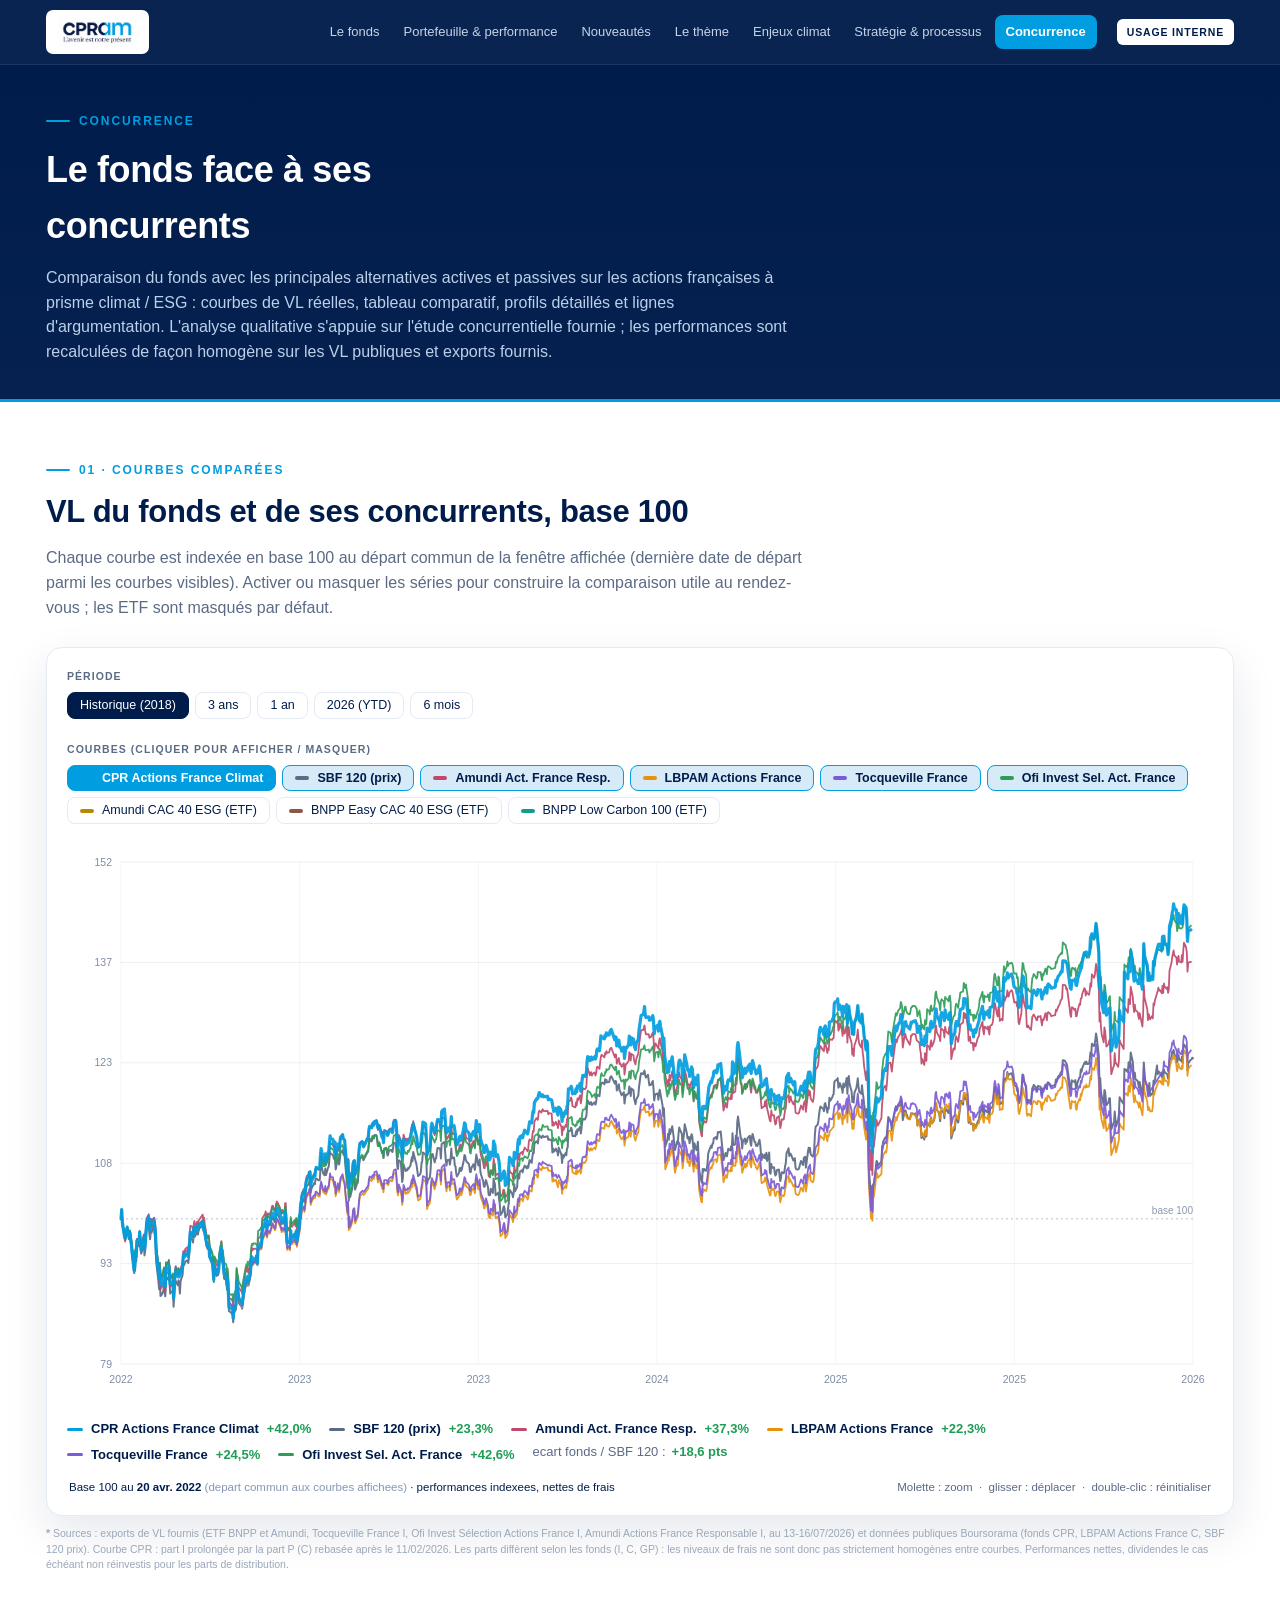
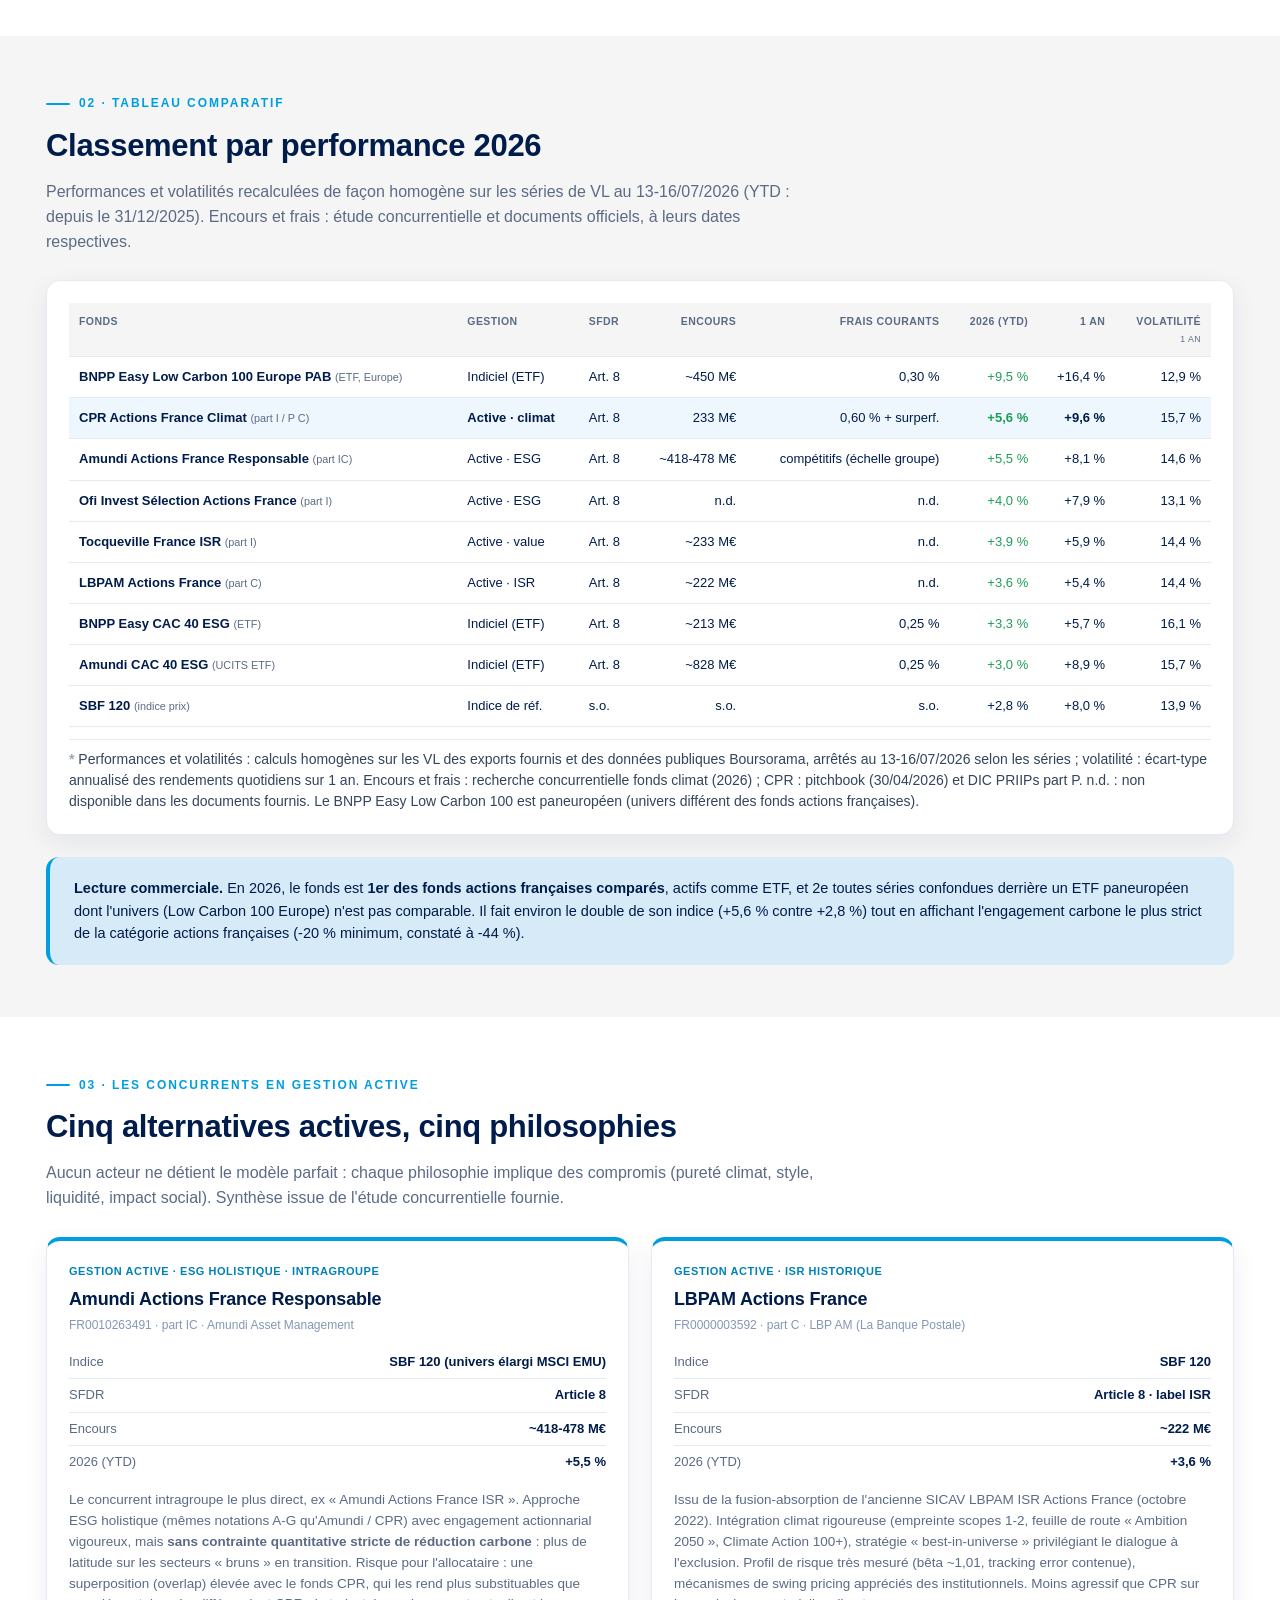
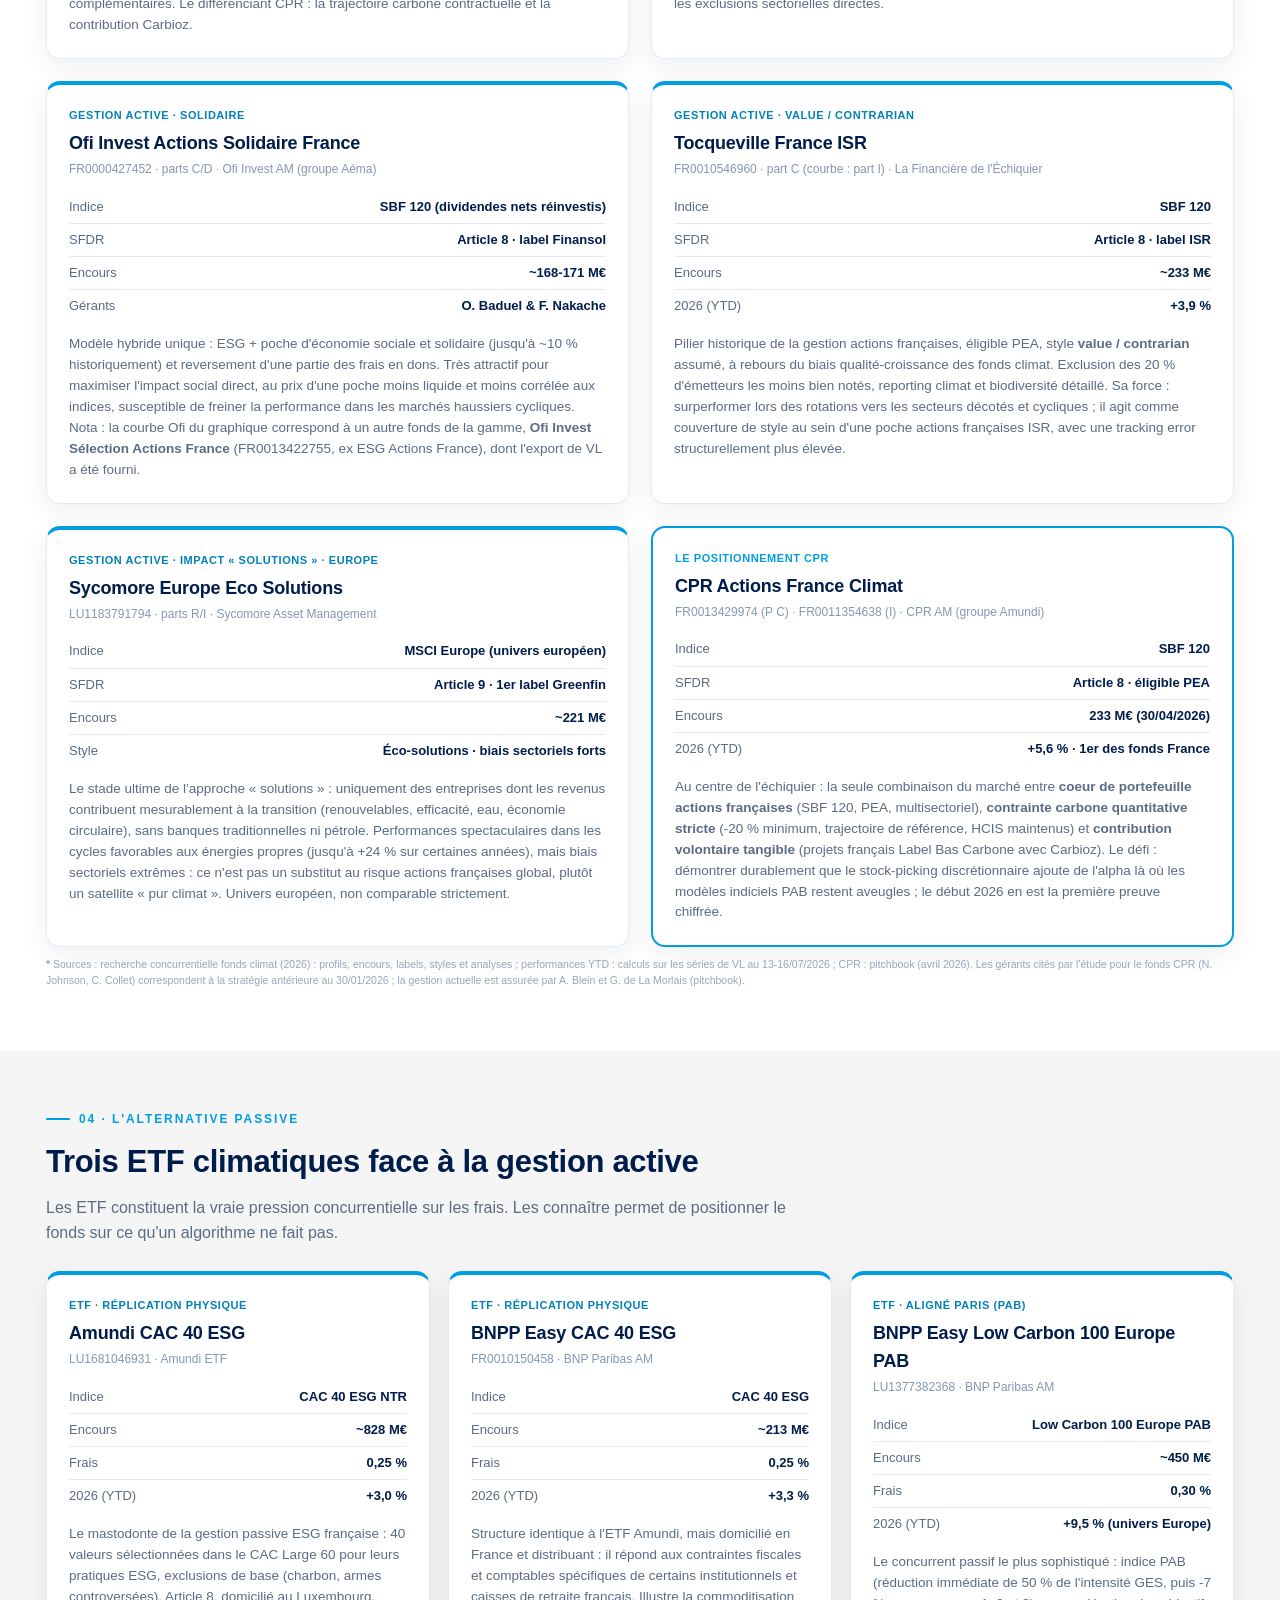
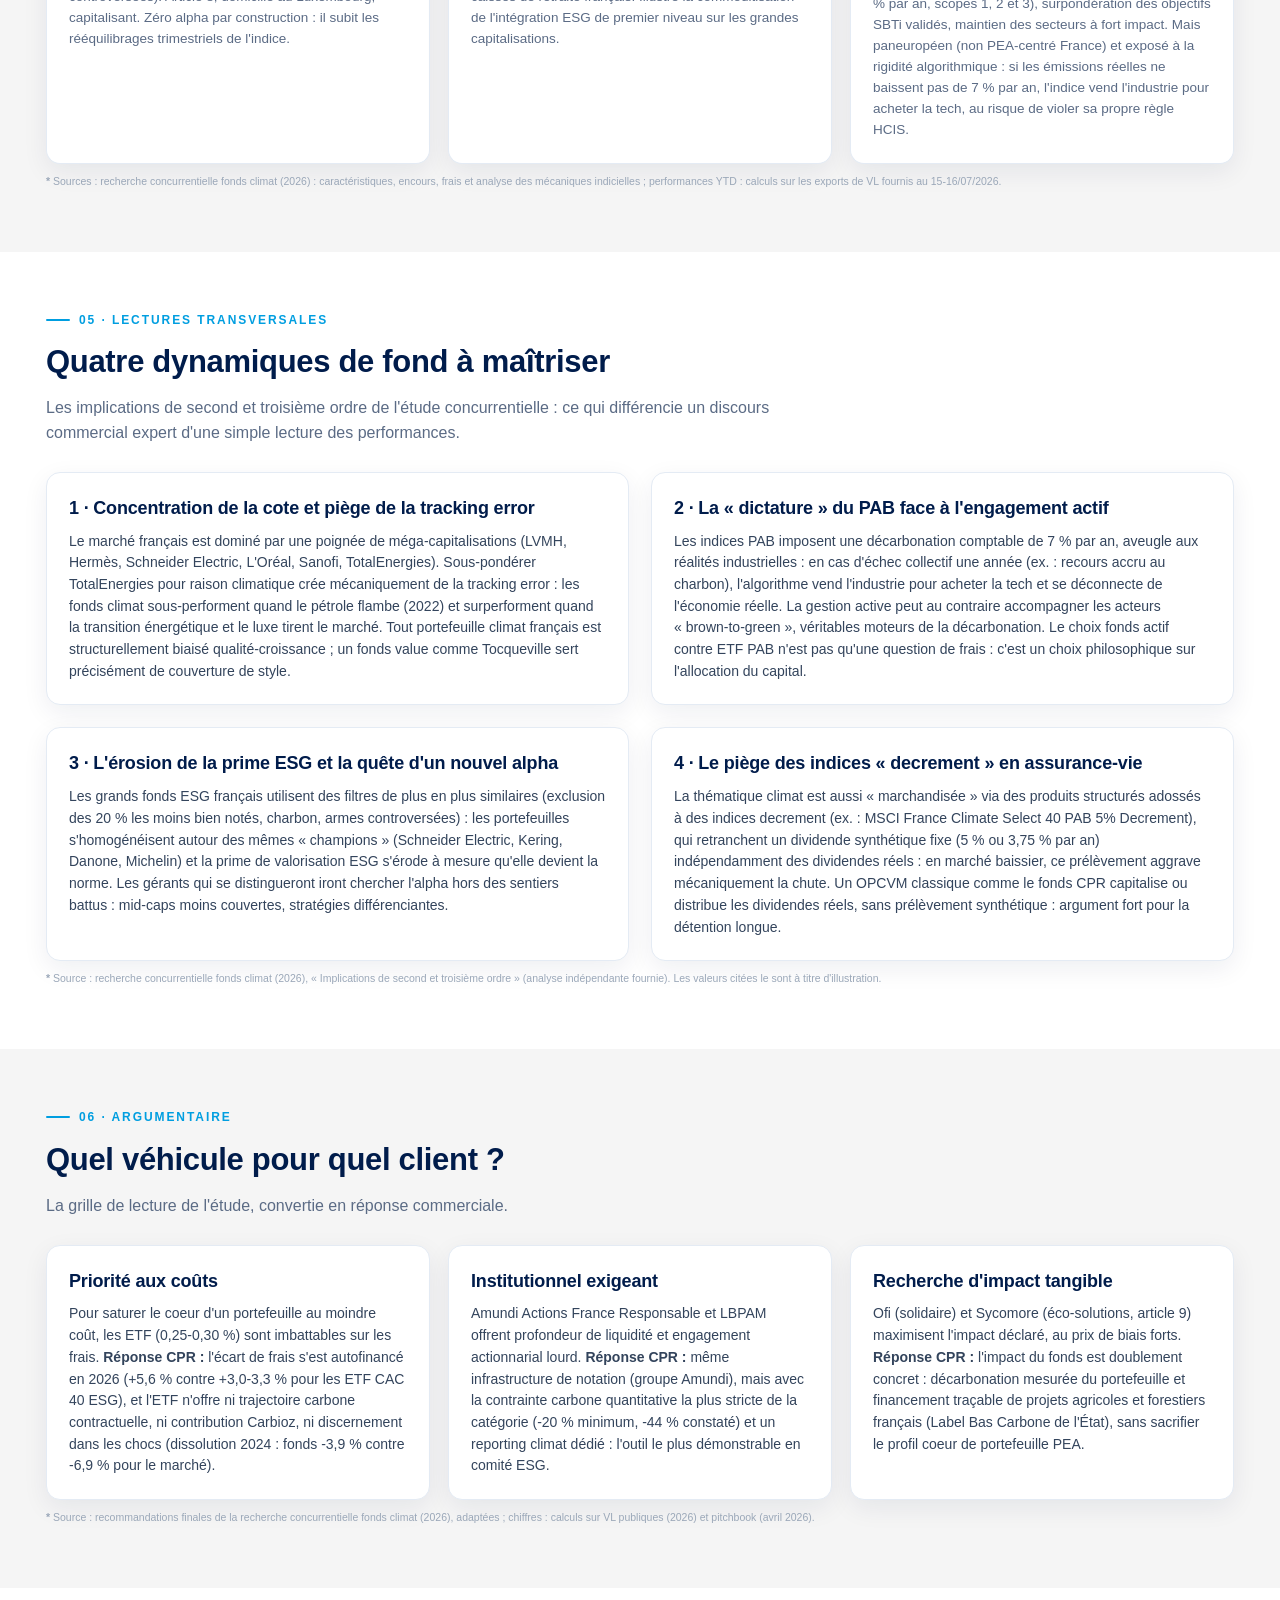
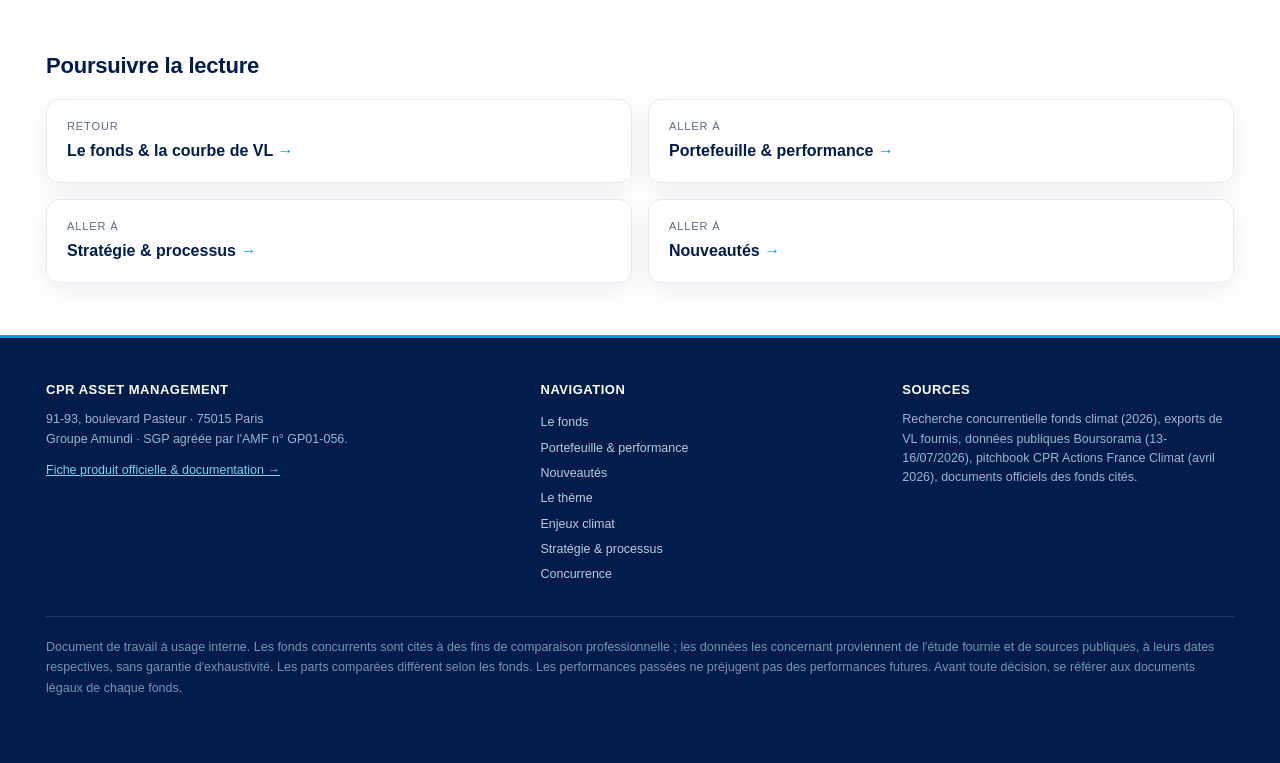
==== concurrence.html @ 07a5f826 "Site de reference interne CPR Actions France Climat" ====
<!DOCTYPE html>
<html lang="fr">
<head>
<meta charset="utf-8">
<meta name="viewport" content="width=device-width, initial-scale=1">
<title>Concurrence | CPR Actions France Climat</title>
<link rel="stylesheet" href="styles.css?v=20260717">
</head>
<body>

<header class="top">
  <div class="wrap">
    <a class="brand" href="index.html"><span class="logobox"><img src="cpram-logo.jpg" alt="CPRAM"></span></a>
    <nav>
      <a href="index.html">Le fonds</a>
      <a href="portefeuille.html">Portefeuille &amp; performance</a>
      <a href="nouveautes.html">Nouveautés</a>
      <a href="theme.html">Le thème</a>
      <a href="enjeux.html">Enjeux climat</a>
      <a href="strategie.html">Stratégie &amp; processus</a>
      <a href="concurrence.html" class="active">Concurrence</a>
    </nav>
    <span class="badge-int">Usage interne</span>
  </div>
</header>

<div class="phero">
  <div class="wrap">
    <div class="eyebrow">Concurrence</div>
    <h1>Le fonds face à ses concurrents</h1>
    <p class="lead">Comparaison du fonds avec les principales alternatives actives et passives sur les actions françaises à prisme climat / ESG&nbsp;: courbes de VL réelles, tableau comparatif, profils détaillés et lignes d'argumentation. L'analyse qualitative s'appuie sur l'étude concurrentielle fournie&nbsp;; les performances sont recalculées de façon homogène sur les VL publiques et exports fournis.</p>
  </div>
</div>

<!-- GRAPHIQUE COMPARATIF -->
<section id="graphique">
  <div class="wrap">
    <div class="sec-head">
      <div class="eyebrow">01 · Courbes comparées</div>
      <h2>VL du fonds et de ses concurrents, base 100</h2>
      <p>Chaque courbe est indexée en base 100 au départ commun de la fenêtre affichée (dernière date de départ parmi les courbes visibles). Activer ou masquer les séries pour construire la comparaison utile au rendez-vous&nbsp;; les ETF sont masqués par défaut.</p>
    </div>

    <div class="panel">
      <div class="ctrls">
        <div class="ctrl-group">
          <div class="glab">Période</div>
          <div class="btnrow" id="rangeBtns"></div>
        </div>
        <div class="ctrl-group">
          <div class="glab">Courbes (cliquer pour afficher / masquer)</div>
          <div class="btnrow" id="seriesBtns"></div>
        </div>
      </div>

      <div class="chartwrap">
        <svg id="chart" xmlns="http://www.w3.org/2000/svg"></svg>
        <div class="tip" id="tip"></div>
        <div class="evttip" id="evtTip"></div>
      </div>

      <div class="livelegend" id="liveLegend" style="margin-top:14px"></div>

      <div class="chart-foot">
        <div class="base" id="baseNote"></div>
        <div class="hint">Molette&nbsp;: zoom &nbsp;·&nbsp; glisser&nbsp;: déplacer &nbsp;·&nbsp; double-clic&nbsp;: réinitialiser</div>
      </div>
    </div>
    <p class="srcline">Sources&nbsp;: exports de VL fournis (ETF BNPP et Amundi, Tocqueville France I, Ofi Invest Sélection Actions France I, Amundi Actions France Responsable I, au 13-16/07/2026) et données publiques Boursorama (fonds CPR, LBPAM Actions France C, SBF 120 prix). Courbe CPR&nbsp;: part I prolongée par la part P (C) rebasée après le 11/02/2026. Les parts diffèrent selon les fonds (I, C, GP)&nbsp;: les niveaux de frais ne sont donc pas strictement homogènes entre courbes. Performances nettes, dividendes le cas échéant non réinvestis pour les parts de distribution.</p>
  </div>
</section>

<!-- TABLEAU COMPARATIF -->
<section class="alt" id="tableau">
  <div class="wrap">
    <div class="sec-head">
      <div class="eyebrow">02 · Tableau comparatif</div>
      <h2>Classement par performance 2026</h2>
      <p>Performances et volatilités recalculées de façon homogène sur les séries de VL au 13-16/07/2026 (YTD&nbsp;: depuis le 31/12/2025). Encours et frais&nbsp;: étude concurrentielle et documents officiels, à leurs dates respectives.</p>
    </div>
    <div class="card scroll-x">
      <table class="comp-table">
        <thead>
          <tr>
            <th>Fonds</th>
            <th>Gestion</th>
            <th>SFDR</th>
            <th class="num">Encours</th>
            <th class="num">Frais courants</th>
            <th class="num">2026 (YTD)</th>
            <th class="num">1 an</th>
            <th class="num">Volatilité<br><small>1 an</small></th>
          </tr>
        </thead>
        <tbody>
          <tr>
            <td>BNPP Easy Low Carbon 100 Europe PAB <small>(ETF, Europe)</small></td>
            <td>Indiciel (ETF)</td><td>Art. 8</td>
            <td class="num">~450 M€</td><td class="num">0,30 %</td>
            <td class="num pos">+9,5 %</td><td class="num">+16,4 %</td><td class="num">12,9 %</td>
          </tr>
          <tr style="background:#eef7fd">
            <td><b>CPR Actions France Climat</b> <small>(part I / P C)</small></td>
            <td><b>Active · climat</b></td><td>Art. 8</td>
            <td class="num">233 M€</td><td class="num">0,60 % + surperf.</td>
            <td class="num pos"><b>+5,6 %</b></td><td class="num"><b>+9,6 %</b></td><td class="num">15,7 %</td>
          </tr>
          <tr>
            <td>Amundi Actions France Responsable <small>(part IC)</small></td>
            <td>Active · ESG</td><td>Art. 8</td>
            <td class="num">~418-478 M€</td><td class="num">compétitifs (échelle groupe)</td>
            <td class="num pos">+5,5 %</td><td class="num">+8,1 %</td><td class="num">14,6 %</td>
          </tr>
          <tr>
            <td>Ofi Invest Sélection Actions France <small>(part I)</small></td>
            <td>Active · ESG</td><td>Art. 8</td>
            <td class="num">n.d.</td><td class="num">n.d.</td>
            <td class="num pos">+4,0 %</td><td class="num">+7,9 %</td><td class="num">13,1 %</td>
          </tr>
          <tr>
            <td>Tocqueville France ISR <small>(part I)</small></td>
            <td>Active · value</td><td>Art. 8</td>
            <td class="num">~233 M€</td><td class="num">n.d.</td>
            <td class="num pos">+3,9 %</td><td class="num">+5,9 %</td><td class="num">14,4 %</td>
          </tr>
          <tr>
            <td>LBPAM Actions France <small>(part C)</small></td>
            <td>Active · ISR</td><td>Art. 8</td>
            <td class="num">~222 M€</td><td class="num">n.d.</td>
            <td class="num pos">+3,6 %</td><td class="num">+5,4 %</td><td class="num">14,4 %</td>
          </tr>
          <tr>
            <td>BNPP Easy CAC 40 ESG <small>(ETF)</small></td>
            <td>Indiciel (ETF)</td><td>Art. 8</td>
            <td class="num">~213 M€</td><td class="num">0,25 %</td>
            <td class="num pos">+3,3 %</td><td class="num">+5,7 %</td><td class="num">16,1 %</td>
          </tr>
          <tr>
            <td>Amundi CAC 40 ESG <small>(UCITS ETF)</small></td>
            <td>Indiciel (ETF)</td><td>Art. 8</td>
            <td class="num">~828 M€</td><td class="num">0,25 %</td>
            <td class="num pos">+3,0 %</td><td class="num">+8,9 %</td><td class="num">15,7 %</td>
          </tr>
          <tr>
            <td>SBF 120 <small>(indice prix)</small></td>
            <td>Indice de réf.</td><td>s.o.</td>
            <td class="num">s.o.</td><td class="num">s.o.</td>
            <td class="num">+2,8 %</td><td class="num">+8,0 %</td><td class="num">13,9 %</td>
          </tr>
        </tbody>
      </table>
      <p class="srcline">Performances et volatilités&nbsp;: calculs homogènes sur les VL des exports fournis et des données publiques Boursorama, arrêtés au 13-16/07/2026 selon les séries&nbsp;; volatilité&nbsp;: écart-type annualisé des rendements quotidiens sur 1 an. Encours et frais&nbsp;: recherche concurrentielle fonds climat (2026)&nbsp;; CPR&nbsp;: pitchbook (30/04/2026) et DIC PRIIPs part P. n.d.&nbsp;: non disponible dans les documents fournis. Le BNPP Easy Low Carbon 100 est paneuropéen (univers différent des fonds actions françaises).</p>
    </div>

    <div class="callout" style="margin-top:22px">
      <p><b>Lecture commerciale.</b> En 2026, le fonds est <b>1er des fonds actions françaises comparés</b>, actifs comme ETF, et 2e toutes séries confondues derrière un ETF paneuropéen dont l'univers (Low Carbon 100 Europe) n'est pas comparable. Il fait environ le double de son indice (+5,6 % contre +2,8 %) tout en affichant l'engagement carbone le plus strict de la catégorie actions françaises (-20 % minimum, constaté à -44 %).</p>
    </div>
  </div>
</section>

<!-- PROFILS ACTIFS -->
<section id="actifs">
  <div class="wrap">
    <div class="sec-head">
      <div class="eyebrow">03 · Les concurrents en gestion active</div>
      <h2>Cinq alternatives actives, cinq philosophies</h2>
      <p>Aucun acteur ne détient le modèle parfait&nbsp;: chaque philosophie implique des compromis (pureté climat, style, liquidité, impact social). Synthèse issue de l'étude concurrentielle fournie.</p>
    </div>

    <div class="grid2">
      <div class="comp-card">
        <div class="ctag">Gestion active · ESG holistique · intragroupe</div>
        <h3>Amundi Actions France Responsable</h3>
        <div class="isin">FR0010263491 · part IC · Amundi Asset Management</div>
        <div class="crow"><span>Indice</span><b>SBF 120 (univers élargi MSCI EMU)</b></div>
        <div class="crow"><span>SFDR</span><b>Article 8</b></div>
        <div class="crow"><span>Encours</span><b>~418-478 M€</b></div>
        <div class="crow"><span>2026 (YTD)</span><b>+5,5 %</b></div>
        <p>Le concurrent intragroupe le plus direct, ex «&nbsp;Amundi Actions France ISR&nbsp;». Approche ESG holistique (mêmes notations A-G qu'Amundi / CPR) avec engagement actionnarial vigoureux, mais <b>sans contrainte quantitative stricte de réduction carbone</b>&nbsp;: plus de latitude sur les secteurs «&nbsp;bruns&nbsp;» en transition. Risque pour l'allocataire&nbsp;: une superposition (overlap) élevée avec le fonds CPR, qui les rend plus substituables que complémentaires. Le différenciant CPR&nbsp;: la trajectoire carbone contractuelle et la contribution Carbioz.</p>
      </div>

      <div class="comp-card">
        <div class="ctag">Gestion active · ISR historique</div>
        <h3>LBPAM Actions France</h3>
        <div class="isin">FR0000003592 · part C · LBP AM (La Banque Postale)</div>
        <div class="crow"><span>Indice</span><b>SBF 120</b></div>
        <div class="crow"><span>SFDR</span><b>Article 8 · label ISR</b></div>
        <div class="crow"><span>Encours</span><b>~222 M€</b></div>
        <div class="crow"><span>2026 (YTD)</span><b>+3,6 %</b></div>
        <p>Issu de la fusion-absorption de l'ancienne SICAV LBPAM ISR Actions France (octobre 2022). Intégration climat rigoureuse (empreinte scopes 1-2, feuille de route «&nbsp;Ambition 2050&nbsp;», Climate Action 100+), stratégie «&nbsp;best-in-universe&nbsp;» privilégiant le dialogue à l'exclusion. Profil de risque très mesuré (bêta ~1,01, tracking error contenue), mécanismes de swing pricing appréciés des institutionnels. Moins agressif que CPR sur les exclusions sectorielles directes.</p>
      </div>

      <div class="comp-card">
        <div class="ctag">Gestion active · solidaire</div>
        <h3>Ofi Invest Actions Solidaire France</h3>
        <div class="isin">FR0000427452 · parts C/D · Ofi Invest AM (groupe Aéma)</div>
        <div class="crow"><span>Indice</span><b>SBF 120 (dividendes nets réinvestis)</b></div>
        <div class="crow"><span>SFDR</span><b>Article 8 · label Finansol</b></div>
        <div class="crow"><span>Encours</span><b>~168-171 M€</b></div>
        <div class="crow"><span>Gérants</span><b>O. Baduel &amp; F. Nakache</b></div>
        <p>Modèle hybride unique&nbsp;: ESG + poche d'économie sociale et solidaire (jusqu'à ~10 % historiquement) et reversement d'une partie des frais en dons. Très attractif pour maximiser l'impact social direct, au prix d'une poche moins liquide et moins corrélée aux indices, susceptible de freiner la performance dans les marchés haussiers cycliques. Nota&nbsp;: la courbe Ofi du graphique correspond à un autre fonds de la gamme, <b>Ofi Invest Sélection Actions France</b> (FR0013422755, ex ESG Actions France), dont l'export de VL a été fourni.</p>
      </div>

      <div class="comp-card">
        <div class="ctag">Gestion active · value / contrarian</div>
        <h3>Tocqueville France ISR</h3>
        <div class="isin">FR0010546960 · part C (courbe&nbsp;: part I) · La Financière de l'Échiquier</div>
        <div class="crow"><span>Indice</span><b>SBF 120</b></div>
        <div class="crow"><span>SFDR</span><b>Article 8 · label ISR</b></div>
        <div class="crow"><span>Encours</span><b>~233 M€</b></div>
        <div class="crow"><span>2026 (YTD)</span><b>+3,9 %</b></div>
        <p>Pilier historique de la gestion actions françaises, éligible PEA, style <b>value / contrarian</b> assumé, à rebours du biais qualité-croissance des fonds climat. Exclusion des 20 % d'émetteurs les moins bien notés, reporting climat et biodiversité détaillé. Sa force&nbsp;: surperformer lors des rotations vers les secteurs décotés et cycliques&nbsp;; il agit comme couverture de style au sein d'une poche actions françaises ISR, avec une tracking error structurellement plus élevée.</p>
      </div>

      <div class="comp-card">
        <div class="ctag">Gestion active · impact «&nbsp;solutions&nbsp;» · Europe</div>
        <h3>Sycomore Europe Eco Solutions</h3>
        <div class="isin">LU1183791794 · parts R/I · Sycomore Asset Management</div>
        <div class="crow"><span>Indice</span><b>MSCI Europe (univers européen)</b></div>
        <div class="crow"><span>SFDR</span><b>Article 9 · 1er label Greenfin</b></div>
        <div class="crow"><span>Encours</span><b>~221 M€</b></div>
        <div class="crow"><span>Style</span><b>Éco-solutions · biais sectoriels forts</b></div>
        <p>Le stade ultime de l'approche «&nbsp;solutions&nbsp;»&nbsp;: uniquement des entreprises dont les revenus contribuent mesurablement à la transition (renouvelables, efficacité, eau, économie circulaire), sans banques traditionnelles ni pétrole. Performances spectaculaires dans les cycles favorables aux énergies propres (jusqu'à +24 % sur certaines années), mais biais sectoriels extrêmes&nbsp;: ce n'est pas un substitut au risque actions françaises global, plutôt un satellite «&nbsp;pur climat&nbsp;». Univers européen, non comparable strictement.</p>
      </div>

      <div class="comp-card" style="border:2px solid var(--cyan)">
        <div class="ctag" style="color:var(--cyan)">Le positionnement CPR</div>
        <h3>CPR Actions France Climat</h3>
        <div class="isin">FR0013429974 (P C) · FR0011354638 (I) · CPR AM (groupe Amundi)</div>
        <div class="crow"><span>Indice</span><b>SBF 120</b></div>
        <div class="crow"><span>SFDR</span><b>Article 8 · éligible PEA</b></div>
        <div class="crow"><span>Encours</span><b>233 M€ (30/04/2026)</b></div>
        <div class="crow"><span>2026 (YTD)</span><b>+5,6 % · 1er des fonds France</b></div>
        <p>Au centre de l'échiquier&nbsp;: la seule combinaison du marché entre <b>coeur de portefeuille actions françaises</b> (SBF 120, PEA, multisectoriel), <b>contrainte carbone quantitative stricte</b> (-20 % minimum, trajectoire de référence, HCIS maintenus) et <b>contribution volontaire tangible</b> (projets français Label Bas Carbone avec Carbioz). Le défi&nbsp;: démontrer durablement que le stock-picking discrétionnaire ajoute de l'alpha là où les modèles indiciels PAB restent aveugles&nbsp;; le début 2026 en est la première preuve chiffrée.</p>
      </div>
    </div>
    <p class="srcline">Sources&nbsp;: recherche concurrentielle fonds climat (2026)&nbsp;: profils, encours, labels, styles et analyses&nbsp;; performances YTD&nbsp;: calculs sur les séries de VL au 13-16/07/2026&nbsp;; CPR&nbsp;: pitchbook (avril 2026). Les gérants cités par l'étude pour le fonds CPR (N. Johnson, C. Collet) correspondent à la stratégie antérieure au 30/01/2026&nbsp;; la gestion actuelle est assurée par A. Blein et G. de La Morlais (pitchbook).</p>
  </div>
</section>

<!-- ETF -->
<section class="alt" id="etf">
  <div class="wrap">
    <div class="sec-head">
      <div class="eyebrow">04 · L'alternative passive</div>
      <h2>Trois ETF climatiques face à la gestion active</h2>
      <p>Les ETF constituent la vraie pression concurrentielle sur les frais. Les connaître permet de positionner le fonds sur ce qu'un algorithme ne fait pas.</p>
    </div>
    <div class="grid3">
      <div class="comp-card">
        <div class="ctag">ETF · réplication physique</div>
        <h3>Amundi CAC 40 ESG</h3>
        <div class="isin">LU1681046931 · Amundi ETF</div>
        <div class="crow"><span>Indice</span><b>CAC 40 ESG NTR</b></div>
        <div class="crow"><span>Encours</span><b>~828 M€</b></div>
        <div class="crow"><span>Frais</span><b>0,25 %</b></div>
        <div class="crow"><span>2026 (YTD)</span><b>+3,0 %</b></div>
        <p>Le mastodonte de la gestion passive ESG française&nbsp;: 40 valeurs sélectionnées dans le CAC Large 60 pour leurs pratiques ESG, exclusions de base (charbon, armes controversées). Article 8, domicilié au Luxembourg, capitalisant. Zéro alpha par construction&nbsp;: il subit les rééquilibrages trimestriels de l'indice.</p>
      </div>
      <div class="comp-card">
        <div class="ctag">ETF · réplication physique</div>
        <h3>BNPP Easy CAC 40 ESG</h3>
        <div class="isin">FR0010150458 · BNP Paribas AM</div>
        <div class="crow"><span>Indice</span><b>CAC 40 ESG</b></div>
        <div class="crow"><span>Encours</span><b>~213 M€</b></div>
        <div class="crow"><span>Frais</span><b>0,25 %</b></div>
        <div class="crow"><span>2026 (YTD)</span><b>+3,3 %</b></div>
        <p>Structure identique à l'ETF Amundi, mais domicilié en France et distribuant&nbsp;: il répond aux contraintes fiscales et comptables spécifiques de certains institutionnels et caisses de retraite français. Illustre la commoditisation de l'intégration ESG de premier niveau sur les grandes capitalisations.</p>
      </div>
      <div class="comp-card">
        <div class="ctag">ETF · aligné Paris (PAB)</div>
        <h3>BNPP Easy Low Carbon 100 Europe PAB</h3>
        <div class="isin">LU1377382368 · BNP Paribas AM</div>
        <div class="crow"><span>Indice</span><b>Low Carbon 100 Europe PAB</b></div>
        <div class="crow"><span>Encours</span><b>~450 M€</b></div>
        <div class="crow"><span>Frais</span><b>0,30 %</b></div>
        <div class="crow"><span>2026 (YTD)</span><b>+9,5 % (univers Europe)</b></div>
        <p>Le concurrent passif le plus sophistiqué&nbsp;: indice PAB (réduction immédiate de 50 % de l'intensité GES, puis -7 % par an, scopes 1, 2 et 3), surpondération des objectifs SBTi validés, maintien des secteurs à fort impact. Mais paneuropéen (non PEA-centré France) et exposé à la rigidité algorithmique&nbsp;: si les émissions réelles ne baissent pas de 7 % par an, l'indice vend l'industrie pour acheter la tech, au risque de violer sa propre règle HCIS.</p>
      </div>
    </div>
    <p class="srcline">Sources&nbsp;: recherche concurrentielle fonds climat (2026)&nbsp;: caractéristiques, encours, frais et analyse des mécaniques indicielles&nbsp;; performances YTD&nbsp;: calculs sur les exports de VL fournis au 15-16/07/2026.</p>
  </div>
</section>

<!-- INSIGHTS -->
<section id="insights">
  <div class="wrap">
    <div class="sec-head">
      <div class="eyebrow">05 · Lectures transversales</div>
      <h2>Quatre dynamiques de fond à maîtriser</h2>
      <p>Les implications de second et troisième ordre de l'étude concurrentielle&nbsp;: ce qui différencie un discours commercial expert d'une simple lecture des performances.</p>
    </div>
    <div class="grid2">
      <div class="card">
        <h3>1 · Concentration de la cote et piège de la tracking error</h3>
        <p style="margin-top:8px">Le marché français est dominé par une poignée de méga-capitalisations (LVMH, Hermès, Schneider Electric, L'Oréal, Sanofi, TotalEnergies). Sous-pondérer TotalEnergies pour raison climatique crée mécaniquement de la tracking error&nbsp;: les fonds climat sous-performent quand le pétrole flambe (2022) et surperforment quand la transition énergétique et le luxe tirent le marché. Tout portefeuille climat français est structurellement biaisé qualité-croissance&nbsp;; un fonds value comme Tocqueville sert précisément de couverture de style.</p>
      </div>
      <div class="card">
        <h3>2 · La «&nbsp;dictature&nbsp;» du PAB face à l'engagement actif</h3>
        <p style="margin-top:8px">Les indices PAB imposent une décarbonation comptable de 7 % par an, aveugle aux réalités industrielles&nbsp;: en cas d'échec collectif une année (ex.&nbsp;: recours accru au charbon), l'algorithme vend l'industrie pour acheter la tech et se déconnecte de l'économie réelle. La gestion active peut au contraire accompagner les acteurs «&nbsp;brown-to-green&nbsp;», véritables moteurs de la décarbonation. Le choix fonds actif contre ETF PAB n'est pas qu'une question de frais&nbsp;: c'est un choix philosophique sur l'allocation du capital.</p>
      </div>
      <div class="card">
        <h3>3 · L'érosion de la prime ESG et la quête d'un nouvel alpha</h3>
        <p style="margin-top:8px">Les grands fonds ESG français utilisent des filtres de plus en plus similaires (exclusion des 20 % les moins bien notés, charbon, armes controversées)&nbsp;: les portefeuilles s'homogénéisent autour des mêmes «&nbsp;champions&nbsp;» (Schneider Electric, Kering, Danone, Michelin) et la prime de valorisation ESG s'érode à mesure qu'elle devient la norme. Les gérants qui se distingueront iront chercher l'alpha hors des sentiers battus&nbsp;: mid-caps moins couvertes, stratégies différenciantes.</p>
      </div>
      <div class="card">
        <h3>4 · Le piège des indices «&nbsp;decrement&nbsp;» en assurance-vie</h3>
        <p style="margin-top:8px">La thématique climat est aussi «&nbsp;marchandisée&nbsp;» via des produits structurés adossés à des indices decrement (ex.&nbsp;: MSCI France Climate Select 40 PAB 5% Decrement), qui retranchent un dividende synthétique fixe (5 % ou 3,75 % par an) indépendamment des dividendes réels&nbsp;: en marché baissier, ce prélèvement aggrave mécaniquement la chute. Un OPCVM classique comme le fonds CPR capitalise ou distribue les dividendes réels, sans prélèvement synthétique&nbsp;: argument fort pour la détention longue.</p>
      </div>
    </div>
    <p class="srcline">Source&nbsp;: recherche concurrentielle fonds climat (2026), «&nbsp;Implications de second et troisième ordre&nbsp;» (analyse indépendante fournie). Les valeurs citées le sont à titre d'illustration.</p>
  </div>
</section>

<!-- RECO PAR PROFIL -->
<section class="alt" id="reco">
  <div class="wrap">
    <div class="sec-head">
      <div class="eyebrow">06 · Argumentaire</div>
      <h2>Quel véhicule pour quel client&nbsp;?</h2>
      <p>La grille de lecture de l'étude, convertie en réponse commerciale.</p>
    </div>
    <div class="grid3">
      <div class="card">
        <h3>Priorité aux coûts</h3>
        <p style="margin-top:8px">Pour saturer le coeur d'un portefeuille au moindre coût, les ETF (0,25-0,30 %) sont imbattables sur les frais. <b>Réponse CPR&nbsp;:</b> l'écart de frais s'est autofinancé en 2026 (+5,6 % contre +3,0-3,3 % pour les ETF CAC 40 ESG), et l'ETF n'offre ni trajectoire carbone contractuelle, ni contribution Carbioz, ni discernement dans les chocs (dissolution 2024&nbsp;: fonds -3,9 % contre -6,9 % pour le marché).</p>
      </div>
      <div class="card">
        <h3>Institutionnel exigeant</h3>
        <p style="margin-top:8px">Amundi Actions France Responsable et LBPAM offrent profondeur de liquidité et engagement actionnarial lourd. <b>Réponse CPR&nbsp;:</b> même infrastructure de notation (groupe Amundi), mais avec la contrainte carbone quantitative la plus stricte de la catégorie (-20 % minimum, -44 % constaté) et un reporting climat dédié&nbsp;: l'outil le plus démonstrable en comité ESG.</p>
      </div>
      <div class="card">
        <h3>Recherche d'impact tangible</h3>
        <p style="margin-top:8px">Ofi (solidaire) et Sycomore (éco-solutions, article 9) maximisent l'impact déclaré, au prix de biais forts. <b>Réponse CPR&nbsp;:</b> l'impact du fonds est doublement concret&nbsp;: décarbonation mesurée du portefeuille et financement traçable de projets agricoles et forestiers français (Label Bas Carbone de l'État), sans sacrifier le profil coeur de portefeuille PEA.</p>
      </div>
    </div>
    <p class="srcline">Source&nbsp;: recommandations finales de la recherche concurrentielle fonds climat (2026), adaptées&nbsp;; chiffres&nbsp;: calculs sur VL publiques (2026) et pitchbook (avril 2026).</p>
  </div>
</section>

<!-- NEXT -->
<section id="suite">
  <div class="wrap">
    <div class="sec-head" style="margin-bottom:16px"><h2 style="font-size:22px">Poursuivre la lecture</h2></div>
    <div class="nextnav">
      <a href="index.html"><div class="nl">Retour</div><div class="nt">Le fonds &amp; la courbe de VL</div></a>
      <a href="portefeuille.html"><div class="nl">Aller à</div><div class="nt">Portefeuille &amp; performance</div></a>
      <a href="strategie.html"><div class="nl">Aller à</div><div class="nt">Stratégie &amp; processus</div></a>
      <a href="nouveautes.html"><div class="nl">Aller à</div><div class="nt">Nouveautés</div></a>
    </div>
  </div>
</section>

<footer>
  <div class="wrap">
    <div class="cols">
      <div>
        <h4>CPR Asset Management</h4>
        <p>91-93, boulevard Pasteur · 75015 Paris<br>Groupe Amundi · SGP agréée par l'AMF n° GP01-056.</p>
        <p style="margin-top:10px"><a href="https://cpram.com/fra/fr/particuliers/products/FR0013429974">Fiche produit officielle &amp; documentation →</a></p>
      </div>
      <div>
        <h4>Navigation</h4>
        <nav>
          <a href="index.html">Le fonds</a>
          <a href="portefeuille.html">Portefeuille &amp; performance</a>
          <a href="nouveautes.html">Nouveautés</a>
          <a href="theme.html">Le thème</a>
          <a href="enjeux.html">Enjeux climat</a>
          <a href="strategie.html">Stratégie &amp; processus</a>
          <a href="concurrence.html">Concurrence</a>
        </nav>
      </div>
      <div>
        <h4>Sources</h4>
        <p>Recherche concurrentielle fonds climat (2026), exports de VL fournis, données publiques Boursorama (13-16/07/2026), pitchbook CPR Actions France Climat (avril 2026), documents officiels des fonds cités.</p>
      </div>
    </div>
    <p class="disc">Document de travail à usage interne. Les fonds concurrents sont cités à des fins de comparaison professionnelle&nbsp;; les données les concernant proviennent de l'étude fournie et de sources publiques, à leurs dates respectives, sans garantie d'exhaustivité. Les parts comparées diffèrent selon les fonds. Les performances passées ne préjugent pas des performances futures. Avant toute décision, se référer aux documents légaux de chaque fonds.</p>
  </div>
</footer>

<script>
window.CHART_CONFIG = {
  present: {cpram:true, sbf:true, amundiresp:true, lbpam:true, tocqueville:true, ofi:true, amundietf:false, bnpcac:false, bnplc:false},
  events: false, episodes: false, fundArea: false,
  ranges: ["hist","3a","1a","ytd","6m"], defaultRange: "hist"
};
</script>
<script src="data.js?v=20260717"></script>
<script src="chart.js?v=20260717"></script>
<script>
/* Entree "slide" lorsqu'on arrive depuis le bouton du graphique d'accueil */
(function(){
  var fromChart=false;
  try{ fromChart=sessionStorage.getItem("slideFromChart")==="1"; sessionStorage.removeItem("slideFromChart"); }catch(_){}
  if(fromChart || location.hash==="#graphique"){
    document.body.classList.add("slide-in");
    var g=document.getElementById("graphique");
    if(g){ setTimeout(function(){ g.scrollIntoView({behavior:"smooth",block:"start"}); }, 70); }
  }
})();
</script>
</body>
</html>
---- styles.css ----
/* =========================================================================
   CPR Invest - MedTech | Note de référence interne (site multi-pages)
   Charte CPR : #009EE0 / #001C4B / #FFFFFF / #F5F5F5 / #D6EAF7
   Feuille de style partagée par les 6 pages.
   ========================================================================= */
:root{
  --cyan:#009EE0; --cyan-d:#0082b8; --navy:#001C4B; --navy-2:#0a2a63;
  --white:#ffffff; --gray:#F5F5F5; --bluelight:#D6EAF7;
  --ink:#001C4B; --muted:#5b6b85; --muted-2:#8497b4;
  --line:#e4ebf4; --line-2:#d6eaf7;
  --pos:#1f9d57; --neg:#d0432b;
  --teal:#0F9D8E; --violet:#7C5CD6; --amber:#E8920C;
  --shadow:0 8px 26px rgba(0,28,75,.07); --shadow-l:0 16px 44px rgba(0,28,75,.10);
}
*{box-sizing:border-box}
html{scroll-behavior:smooth}
body{margin:0;font-family:-apple-system,BlinkMacSystemFont,"Segoe UI",Roboto,Helvetica,Arial,sans-serif;color:var(--ink);background:var(--white);line-height:1.55;-webkit-font-smoothing:antialiased}
h1,h2,h3,h4{margin:0;font-weight:700;letter-spacing:-.01em}
p{margin:0 0 1em}
a{color:inherit}
.wrap{max-width:1240px;margin:0 auto;padding:0 26px}
.mono{font-variant-numeric:tabular-nums}
.eyebrow{display:inline-flex;align-items:center;gap:9px;font-size:12px;letter-spacing:.16em;text-transform:uppercase;color:var(--cyan);font-weight:700}
.eyebrow:before{content:"";width:24px;height:2px;background:var(--cyan);border-radius:2px}

/* ---------- top bar ---------- */
header.top{position:sticky;top:0;z-index:60;background:rgba(0,28,75,.96);backdrop-filter:blur(10px);border-bottom:1px solid rgba(255,255,255,.08)}
.top .wrap{display:flex;align-items:center;gap:14px;height:64px}
.brand{display:flex;align-items:center;text-decoration:none}
.logobox{background:#fff;border-radius:7px;padding:7px 12px;display:flex;align-items:center}
.logobox img{height:30px;display:block}
.top nav{margin-left:auto;display:flex;gap:2px;flex-wrap:wrap}
.top nav a{color:#c4d3e6;text-decoration:none;font-size:13px;padding:7px 11px;border-radius:8px;transition:.15s;white-space:nowrap}
.top nav a:hover{background:rgba(255,255,255,.1);color:#fff}
.top nav a.active{background:var(--cyan);color:#fff;font-weight:600}
.top .badge-int{font-size:10.5px;letter-spacing:.08em;text-transform:uppercase;font-weight:700;color:var(--navy);background:#fff;padding:5px 10px;border-radius:6px;margin-left:6px}
@media(max-width:1180px){.top .badge-int{display:none}}
@media(max-width:1080px){
  .top .wrap{height:auto;flex-wrap:wrap;padding-top:10px;padding-bottom:10px}
  .top nav{margin-left:0;width:100%;justify-content:flex-start}
}

/* ---------- hero (home) ---------- */
.hero{background:
   radial-gradient(900px 480px at 82% -20%,rgba(0,158,224,.30),transparent 60%),
   radial-gradient(700px 500px at 0% 120%,rgba(0,158,224,.12),transparent 55%),
   linear-gradient(180deg,var(--navy),#02123a);
   color:#eaf1fb;padding:56px 0 46px;border-bottom:3px solid var(--cyan)}
.hero h1{font-size:clamp(28px,4.4vw,46px);line-height:1.06;color:#fff;max-width:20ch;margin-top:16px}
.hero .lead{font-size:clamp(15px,1.7vw,18px);color:#bcd0ea;max-width:78ch;margin-top:16px}
.hero .meta{margin-top:16px;font-size:12.5px;color:var(--muted-2);display:flex;flex-wrap:wrap;gap:8px 20px}
.hero .meta b{color:#dce8f7;font-weight:600}
.kpis{margin-top:30px;display:grid;grid-template-columns:repeat(4,1fr);gap:14px}
@media(max-width:760px){.kpis{grid-template-columns:repeat(2,1fr)}}
.kpi{background:rgba(255,255,255,.055);border:1px solid rgba(255,255,255,.12);border-radius:13px;padding:16px}
.kpi .lab{font-size:11px;letter-spacing:.06em;text-transform:uppercase;color:var(--muted-2)}
.kpi .val{font-size:25px;font-weight:800;color:#fff;margin-top:6px;letter-spacing:-.02em}
.kpi .val.pos{color:#54d98c}.kpi .val.neg{color:#ff8b73}
.kpi .sub{font-size:12px;color:#9fb6d4;margin-top:3px}
.disc-mini{margin-top:24px;font-size:11.5px;color:#7c92b4;max-width:96ch}

/* ---------- page hero (inner pages) ---------- */
.phero{background:linear-gradient(180deg,var(--navy),#06214f);color:#eaf1fb;padding:40px 0 34px;border-bottom:3px solid var(--cyan)}
.phero h1{font-size:clamp(24px,3.6vw,36px);color:#fff;max-width:24ch;margin-top:12px}
.phero p{font-size:clamp(14px,1.5vw,16px);color:#bcd0ea;max-width:84ch;margin-top:12px;margin-bottom:0}
.phero .crumbs{font-size:12px;color:var(--muted-2);letter-spacing:.04em}

/* ---------- sections ---------- */
section{padding:52px 0}
section.alt{background:var(--gray)}
.sec-head{margin-bottom:26px}
.sec-head h2{font-size:clamp(22px,3vw,31px);margin-top:9px}
.sec-head p{color:var(--muted);max-width:88ch;margin-top:10px}
.subhead{font-size:18px;color:var(--navy);font-weight:700;margin:34px 0 14px}

/* ---------- cards / grids ---------- */
.grid2{display:grid;grid-template-columns:1fr 1fr;gap:22px}
.grid3{display:grid;grid-template-columns:repeat(3,1fr);gap:18px}
.grid4{display:grid;grid-template-columns:repeat(4,1fr);gap:16px}
@media(max-width:980px){.grid4{grid-template-columns:repeat(2,1fr)}}
@media(max-width:860px){.grid2,.grid3{grid-template-columns:1fr}}
.card{background:#fff;border:1px solid var(--line);border-radius:14px;padding:22px;box-shadow:var(--shadow)}
.card h3{font-size:18px;margin-bottom:4px;color:var(--navy)}
.card .ph{color:var(--muted);font-size:13px;margin-bottom:14px}
.card p{font-size:14px;color:#33445c}
.card p:last-child{margin-bottom:0}
.tag{display:inline-block;font-size:12px;font-weight:600;padding:4px 10px;border-radius:7px;background:var(--bluelight);color:var(--navy)}
.bigpct{font-size:30px;font-weight:800;letter-spacing:-.02em;color:var(--navy)}
.bigpct.pos{color:var(--pos)}.bigpct.neg{color:var(--neg)}
.dimhead{display:flex;align-items:center;gap:11px;margin-bottom:14px}
.dimnum{width:34px;height:34px;border-radius:8px;display:grid;place-items:center;font-weight:800;font-size:15px;color:#fff;flex:0 0 auto}

/* ---------- id table ---------- */
.idtable{width:100%;border-collapse:collapse;font-size:14px}
.idtable td{padding:10px 4px;border-bottom:1px solid var(--line);vertical-align:top}
.idtable tr:last-child td{border-bottom:none}
.idtable td:first-child{color:var(--muted);width:42%}
.idtable td:last-child{font-weight:600;text-align:right}
.idtable td.lng{text-align:left;font-weight:500;color:#33445c}

/* ---------- holdings ---------- */
.hold-row{display:grid;grid-template-columns:22px 1.7fr 2.2fr 54px;gap:11px;align-items:center;padding:8px 0;border-bottom:1px solid var(--line);font-size:13.5px}
.hold-row:last-child{border:none}
.hold-row .rk{color:var(--muted-2);font-weight:700;font-size:12px}
.hold-row .nm{font-weight:600;color:var(--navy)}
.hold-row .nm small{display:block;font-weight:500;color:var(--muted);font-size:11.5px}
.bar{height:9px;border-radius:5px;background:var(--gray);overflow:hidden}
.bar>i{display:block;height:100%;border-radius:5px;background:linear-gradient(90deg,var(--navy),var(--cyan))}
.hold-row .wt{text-align:right;font-weight:700;font-variant-numeric:tabular-nums;color:var(--navy)}

/* ---------- allocation bars ---------- */
.alloc{display:flex;flex-direction:column;gap:13px}
.alloc .arow .at{display:flex;justify-content:space-between;font-size:13.5px;margin-bottom:5px}
.alloc .arow .at b{font-variant-numeric:tabular-nums}
.alloc .bar2{height:11px;border-radius:6px;background:var(--gray);overflow:hidden}
.alloc .bar2>i{display:block;height:100%;border-radius:6px}
.alloc .idx{font-size:11.5px;color:var(--muted-2)}

/* ---------- perf table ---------- */
.perf-table{width:100%;border-collapse:collapse;font-size:14px}
.perf-table th,.perf-table td{padding:11px 10px;text-align:right;border-bottom:1px solid var(--line);font-variant-numeric:tabular-nums}
.perf-table th{font-size:11px;letter-spacing:.04em;text-transform:uppercase;color:var(--muted);font-weight:700}
.perf-table td:first-child,.perf-table th:first-child{text-align:left;font-weight:600;color:var(--navy)}
.perf-table .pos{color:var(--pos);font-weight:700}
.perf-table .neg{color:var(--neg);font-weight:700}
.perf-table tr.fundrow td{background:var(--bluelight)}
.perf-table tr.totalrow td{font-weight:700;border-top:2px solid var(--line)}

/* ---------- infobox ---------- */
.infobox{background:var(--navy);color:#dce8f7;border-radius:14px;padding:24px 26px;margin-top:8px;border-left:4px solid var(--cyan)}
.infobox h3{color:#fff;font-size:18px;margin-bottom:8px}
.infobox p{color:#bcd0ea;margin-bottom:0;font-size:14px}
.infobox p+p{margin-top:10px}
.infobox .hi{color:#5cc6f2;font-weight:600}

.note{font-size:12.5px;color:var(--muted);margin-top:14px}
/* petite ligne de source grise, avec asterisque, sous chaque bloc de données */
.srcline{font-size:10.5px;color:#9aa7b8;line-height:1.5;margin-top:10px;display:block}
.srcline:before{content:"\002A\00A0";color:#9aa7b8;font-weight:700}
.card .srcline{margin-top:12px;padding-top:9px;border-top:1px solid var(--line)}
.srcsup{color:#9aa7b8;font-weight:700;font-size:.72em;vertical-align:super;margin-left:2px}
.kpi .srcline{color:#7c92b4;border:none;margin-top:8px}
.factrow{display:flex;flex-wrap:wrap;gap:8px;margin-top:6px}
.fact{font-size:12.5px;padding:7px 13px;border-radius:8px;background:#fff;border:1px solid var(--line);color:var(--navy)}
.fact b{color:var(--cyan-d)}

/* ---------- these / drivers / pillars ---------- */
.these-card{background:#fff;border:1px solid var(--line);border-radius:14px;padding:22px;box-shadow:var(--shadow)}
.these-card .n{font-size:13px;font-weight:800;color:var(--cyan);letter-spacing:.04em}
.these-card h3{font-size:17px;margin:8px 0 8px;color:var(--navy)}
.these-card p{color:var(--muted);font-size:14px;margin:0}
.driver{background:#fff;border:1px solid var(--line);border-radius:13px;padding:20px;box-shadow:var(--shadow)}
.driver .dn{width:30px;height:30px;border-radius:8px;background:var(--bluelight);color:var(--navy);display:grid;place-items:center;font-weight:800;font-size:14px;margin-bottom:12px}
.driver h4{font-size:15px;color:var(--navy);margin-bottom:6px}
.driver p{font-size:13.5px;color:var(--muted);margin:0}
.pill{display:inline-flex;align-items:center;gap:7px;font-size:13px;padding:7px 13px;border-radius:20px;background:#fff;border:1px solid var(--line);color:var(--navy);font-weight:500}
.pill i{width:9px;height:9px;border-radius:50%;flex:0 0 auto}

/* ---------- numbered reasons ---------- */
.reasons{display:flex;flex-direction:column;gap:12px}
.reason{display:flex;gap:16px;align-items:flex-start;background:#fff;border:1px solid var(--line);border-radius:13px;padding:18px 20px;box-shadow:var(--shadow)}
.reason .rn{flex:0 0 auto;width:38px;height:38px;border-radius:10px;background:var(--navy);color:#fff;display:grid;place-items:center;font-weight:800;font-size:17px}
.reason h4{font-size:16px;color:var(--navy);margin-bottom:4px}
.reason p{font-size:14px;color:var(--muted);margin:0}

/* ---------- process steps ---------- */
.steps{display:grid;grid-template-columns:repeat(4,1fr);gap:0}
@media(max-width:980px){.steps{grid-template-columns:1fr 1fr}}
@media(max-width:560px){.steps{grid-template-columns:1fr}}
.step{position:relative;background:#fff;border:1px solid var(--line);padding:20px;box-shadow:var(--shadow)}
.step:first-child{border-radius:13px 0 0 13px}
.step:last-child{border-radius:0 13px 13px 0}
@media(max-width:980px){.step,.step:first-child,.step:last-child{border-radius:12px}}
.step .sn{font-size:12px;font-weight:800;color:var(--cyan);letter-spacing:.06em;text-transform:uppercase}
.step h4{font-size:15px;color:var(--navy);margin:8px 0 8px}
.step ul{margin:0;padding-left:16px;font-size:13px;color:var(--muted)}
.step ul li{margin-bottom:5px}

/* ---------- risk indicator 1-7 ---------- */
.risk{display:flex;gap:6px;margin:12px 0 6px}
.risk .rb{flex:1;height:34px;border-radius:6px;background:var(--gray);display:grid;place-items:center;font-weight:700;color:var(--muted-2);font-size:14px;border:1px solid var(--line)}
.risk .rb.on{background:var(--cyan);color:#fff;border-color:var(--cyan);box-shadow:0 4px 12px rgba(0,158,224,.35)}

/* ---------- competitor table ---------- */
.comp-table{width:100%;border-collapse:collapse;font-size:13px}
.comp-table th,.comp-table td{padding:10px 10px;text-align:left;border-bottom:1px solid var(--line);vertical-align:top}
.comp-table th{font-size:10.5px;letter-spacing:.04em;text-transform:uppercase;color:var(--muted);font-weight:700;background:var(--gray)}
.comp-table td:first-child{font-weight:700;color:var(--navy)}
.comp-table tr.hl td{background:var(--bluelight)}
.comp-table .num{text-align:right;font-variant-numeric:tabular-nums}
.comp-table .pos{color:var(--pos)}
.comp-table .neg{color:var(--neg)}
.comp-table small{color:var(--muted);font-weight:400}
.scroll-x{overflow-x:auto;-webkit-overflow-scrolling:touch}

/* ---------- competitor profile cards ---------- */
.comp-card{background:#fff;border:1px solid var(--line);border-radius:14px;padding:22px;box-shadow:var(--shadow);border-top:4px solid var(--cyan)}
.comp-card.fund{border-top-color:var(--cyan);background:linear-gradient(180deg,#f4fbfe,#fff)}
.comp-card .ctag{font-size:11px;font-weight:800;letter-spacing:.05em;text-transform:uppercase;color:var(--cyan-d)}
.comp-card h3{font-size:18px;color:var(--navy);margin:6px 0 2px}
.comp-card .isin{font-size:12px;color:var(--muted-2);font-variant-numeric:tabular-nums;margin-bottom:12px}
.comp-card .crow{display:flex;justify-content:space-between;gap:10px;font-size:13px;padding:6px 0;border-bottom:1px solid var(--line)}
.comp-card .crow:last-of-type{border-bottom:none}
.comp-card .crow span{color:var(--muted)}
.comp-card .crow b{color:var(--navy);text-align:right;font-weight:600}
.comp-card p{font-size:13.5px;color:var(--muted);margin:12px 0 0}

/* ---------- chart (parcours) ---------- */
.panel{background:#fff;border:1px solid var(--line);border-radius:16px;padding:20px 20px 12px;box-shadow:var(--shadow-l)}
.ctrls{display:flex;flex-wrap:wrap;gap:22px;align-items:flex-start}
.ctrl-group{display:flex;flex-direction:column;gap:8px}
.ctrl-group .glab{font-size:10.5px;letter-spacing:.1em;text-transform:uppercase;color:var(--muted);font-weight:700}
.btnrow{display:flex;flex-wrap:wrap;gap:6px}
.chip{font:inherit;font-size:12.5px;cursor:pointer;border:1px solid var(--line);background:#fff;color:var(--navy);padding:6px 12px;border-radius:8px;transition:.13s;display:inline-flex;align-items:center;gap:8px;line-height:1}
.chip:hover{border-color:var(--cyan);color:var(--cyan-d)}
.chip.active{background:var(--navy);border-color:var(--navy);color:#fff}
.chip.ep{border-style:dashed}
.chip .dot{flex:0 0 auto}
.chip.series.active{background:var(--bluelight);border-color:var(--cyan);color:var(--navy);font-weight:600}
.chip.series.fund.active{background:var(--cyan);border-color:var(--cyan);color:#fff}
.chartwrap{position:relative;margin-top:16px}
#chart{width:100%;height:560px;display:block;cursor:crosshair;touch-action:none;user-select:none}
#chart.grabbing{cursor:grabbing}
@media(max-width:680px){#chart{height:420px}}
.tip{position:absolute;pointer-events:none;z-index:5;background:#fff;border:1px solid var(--line-2);border-radius:11px;padding:11px 13px;font-size:12.5px;color:var(--ink);min-width:170px;box-shadow:0 14px 36px rgba(0,28,75,.18);opacity:0;transition:opacity .1s}
.tip .tdate{font-weight:700;margin-bottom:8px;font-size:12px;color:var(--navy);border-bottom:1px solid var(--line);padding-bottom:6px}
.tip .trow{display:flex;align-items:center;gap:8px;margin:4px 0}
.tip .trow .tn{display:flex;align-items:center;gap:7px;color:var(--muted)}
.tip .trow .tv{margin-left:auto;font-weight:700;font-variant-numeric:tabular-nums;color:var(--navy)}
.tip .sw{width:9px;height:9px;border-radius:50%}
.evttip{position:absolute;pointer-events:none;z-index:6;background:#fff;border:1px solid var(--line-2);border-radius:12px;padding:12px 14px;max-width:320px;box-shadow:0 16px 40px rgba(0,28,75,.2);opacity:0;transition:opacity .1s;font-size:12.5px}
.evttip .ettitle{font-weight:700;color:var(--navy);font-size:13.5px;margin:7px 0 6px;display:flex;align-items:center;gap:8px;flex-wrap:wrap}
.evttip .etshort{color:var(--muted);line-height:1.5;margin-bottom:8px}
.evttip .etmove{font-weight:700;font-variant-numeric:tabular-nums}
.evttip .ethint{margin-top:9px;font-size:11px;color:var(--cyan-d);font-weight:700;letter-spacing:.02em}
.chart-foot{display:flex;flex-wrap:wrap;gap:10px 22px;justify-content:space-between;align-items:center;padding:14px 2px 6px;font-size:11.5px;color:var(--muted)}
.chart-foot .base{color:var(--navy);font-weight:500}
.hint{font-size:11.5px;color:var(--muted)}
.evt-marker{cursor:pointer}
.evt-marker:hover .mk-ring{opacity:1}

/* ---------- events ---------- */
.events-grid{display:grid;grid-template-columns:1fr 1fr;gap:13px;margin-top:24px}
@media(max-width:860px){.events-grid{grid-template-columns:1fr}}
.evt-card{background:#fff;border:1px solid var(--line);border-radius:12px;padding:15px 16px;cursor:pointer;transition:.15s;display:flex;gap:13px;align-items:flex-start}
.evt-card:hover{border-color:var(--cyan);box-shadow:var(--shadow);transform:translateY(-2px)}
.evt-num{flex:0 0 auto;width:30px;height:30px;border-radius:8px;display:grid;place-items:center;font-weight:800;font-size:13px;color:#fff}
.evt-meta{min-width:0}
.evt-meta .dt{font-size:11.5px;color:var(--muted);display:flex;gap:9px;align-items:center;flex-wrap:wrap}
.evt-meta h4{font-size:15px;color:var(--navy);margin:4px 0 4px}
.evt-meta .sh{font-size:13px;color:var(--muted)}
.badge{font-size:10px;letter-spacing:.05em;text-transform:uppercase;font-weight:800;padding:3px 8px;border-radius:6px}
.badge.secteur{background:#e2f4fc;color:#0082b8}
.badge.macro{background:#e1e7f2;color:#001C4B}
.badge.fonds{background:#fdeccd;color:#9a6a00}
.badge.titre{background:#e3f6ef;color:#0c7a55}
.mv{font-weight:700;font-variant-numeric:tabular-nums}
.mv.pos{color:var(--pos)}.mv.neg{color:var(--neg)}

/* ---------- modal ---------- */
.modal-bg{position:fixed;inset:0;z-index:100;background:rgba(0,18,50,.55);backdrop-filter:blur(4px);display:none;opacity:0;transition:opacity .18s}
.modal-bg.open{display:block;opacity:1}
.modal{position:fixed;z-index:101;top:50%;left:50%;transform:translate(-50%,-48%) scale(.98);width:min(680px,92vw);max-height:88vh;overflow:auto;background:#fff;border-radius:16px;box-shadow:0 30px 80px rgba(0,18,50,.4);display:none;opacity:0;transition:.2s}
.modal.open{display:block;opacity:1;transform:translate(-50%,-50%) scale(1)}
.modal .mtop{padding:22px 26px 16px;border-bottom:1px solid var(--line);position:relative}
.modal .mclose{position:absolute;top:16px;right:16px;width:34px;height:34px;border:none;border-radius:8px;background:var(--gray);color:var(--muted);font-size:17px;cursor:pointer}
.modal .mclose:hover{background:var(--bluelight);color:var(--navy)}
.modal .mdt{font-size:12.5px;color:var(--muted);display:flex;gap:10px;align-items:center;margin-bottom:10px;flex-wrap:wrap}
.modal h3{font-size:21px;padding-right:34px;color:var(--navy)}
.modal .mbody{padding:18px 26px 6px;font-size:14.5px;color:#33445c}
.modal .mbody p{margin-bottom:.9em}
.impact{margin:6px 26px 12px;background:var(--gray);border:1px solid var(--line);border-radius:11px;padding:14px 16px}
.impact .il{font-size:11px;letter-spacing:.09em;text-transform:uppercase;color:var(--muted);font-weight:700;margin-bottom:8px}
.impact .ival{font-size:15px;font-weight:700}
.impact .hold{font-size:13px;color:var(--muted);margin-top:9px}
.impact .hold b{color:var(--navy)}
.sources{padding:2px 26px 22px;font-size:12.5px}
.sources .sl{font-size:11px;letter-spacing:.09em;text-transform:uppercase;color:var(--muted);font-weight:700;margin-bottom:8px}
.sources .src{display:inline-block;color:var(--cyan-d);margin:0 12px 6px 0;border-bottom:1px solid rgba(0,158,224,.3)}
.sources a.src:hover{border-color:var(--cyan)}

/* ---------- callout / quote ---------- */
.callout{background:var(--bluelight);border-radius:13px;padding:20px 24px;border-left:4px solid var(--cyan);margin-top:8px}
.callout p{margin:0;font-size:14.5px;color:var(--navy)}

/* ---------- next-page links ---------- */
.nextnav{display:grid;grid-template-columns:1fr 1fr;gap:16px;margin-top:8px}
@media(max-width:680px){.nextnav{grid-template-columns:1fr}}
.nextnav a{text-decoration:none;background:#fff;border:1px solid var(--line);border-radius:13px;padding:18px 20px;transition:.15s;box-shadow:var(--shadow)}
.nextnav a:hover{border-color:var(--cyan);transform:translateY(-2px)}
.nextnav .nl{font-size:11px;letter-spacing:.08em;text-transform:uppercase;color:var(--muted)}
.nextnav .nt{font-size:16px;font-weight:700;color:var(--navy);margin-top:4px}
.nextnav .nt:after{content:" \2192";color:var(--cyan)}

/* ---------- footer ---------- */
footer{background:var(--navy);color:#9fb3cf;padding:42px 0 52px;font-size:12.5px;border-top:3px solid var(--cyan)}
footer h4{color:#fff;font-size:13px;letter-spacing:.04em;margin-bottom:10px;text-transform:uppercase}
footer a{color:#7fd0f0}
footer .cols{display:grid;grid-template-columns:1.4fr 1fr 1fr;gap:30px}
@media(max-width:860px){footer .cols{grid-template-columns:1fr}}
footer .disc{margin-top:28px;padding-top:20px;border-top:1px solid rgba(255,255,255,.12);color:#7e93b1;line-height:1.65}
footer nav a{display:block;color:#bcccdf;text-decoration:none;padding:3px 0}
footer nav a:hover{color:#fff}

/* =========================================================================
   Additions ESA (autonomie strategique europeenne)
   ========================================================================= */
/* ---------- stat tiles (chiffres cles) ---------- */
.stat{background:#fff;border:1px solid var(--line);border-radius:13px;padding:18px 20px;box-shadow:var(--shadow);border-left:4px solid var(--cyan)}
.stat .n{font-size:30px;font-weight:800;color:var(--navy);letter-spacing:-.02em;line-height:1.04}
.stat .n.cyan{color:var(--cyan-d)}
.stat .l{font-size:13px;color:var(--muted);margin-top:7px}
.stat.navy{border-left-color:var(--navy)}
.stat.amber{border-left-color:var(--amber)}
.stat.teal{border-left-color:var(--teal)}
.stat.violet{border-left-color:var(--violet)}
.stat.red{border-left-color:var(--neg)}

/* ---------- dimension cards (5 piliers) ---------- */
.dimcard{background:#fff;border:1px solid var(--line);border-radius:14px;padding:20px;box-shadow:var(--shadow);border-top:4px solid var(--cyan)}
.dimcard .dh{display:flex;align-items:center;gap:11px;margin-bottom:10px}
.dimcard .di{width:34px;height:34px;border-radius:9px;display:grid;place-items:center;font-weight:800;font-size:15px;color:#fff;flex:0 0 auto;background:var(--navy)}
.dimcard h3{font-size:17px;color:var(--navy);margin:0}
.dimcard .wt{margin-left:auto;font-size:13px;font-weight:800;color:var(--cyan-d);font-variant-numeric:tabular-nums}
.dimcard p{font-size:13.5px;color:var(--muted);margin:0 0 8px}
.dimcard ul{margin:6px 0 0;padding-left:17px;font-size:13px;color:var(--muted)}
.dimcard ul li{margin-bottom:4px}

/* ---------- plan / soutien cards ---------- */
.plan{background:#fff;border:1px solid var(--line);border-radius:13px;padding:18px 20px;box-shadow:var(--shadow)}
.plan .amt{font-size:22px;font-weight:800;color:var(--cyan-d);letter-spacing:-.01em}
.plan h4{font-size:15px;color:var(--navy);margin:3px 0 6px}
.plan p{font-size:13px;color:var(--muted);margin:0}

/* ---------- verbatim / citation ---------- */
.quote{background:linear-gradient(180deg,#f4fbfe,#fff);border:1px solid var(--line);border-left:4px solid var(--cyan);border-radius:13px;padding:20px 24px;margin-top:8px}
.quote p{font-size:15px;color:var(--navy);font-style:italic;margin:0 0 8px}
.quote .by{font-size:12.5px;color:var(--muted);font-style:normal}

/* ---------- bouton "voir la concurrence" ---------- */
.seemore{display:inline-flex;align-items:center;gap:9px;text-decoration:none;font-size:13px;font-weight:700;color:#fff;background:linear-gradient(135deg,#00b4f0,#0082b8);border:none;padding:10px 16px;border-radius:10px;box-shadow:0 6px 16px rgba(0,158,224,.32);transition:transform .18s,box-shadow .18s;white-space:nowrap;letter-spacing:.01em}
.seemore:hover{transform:translateY(-1px);box-shadow:0 11px 24px rgba(0,158,224,.44)}
.seemore .ar{display:inline-grid;place-items:center;width:20px;height:20px;border-radius:50%;background:rgba(255,255,255,.22);font-size:13px;line-height:1;transition:transform .18s}
.seemore:hover .ar{transform:translateX(3px)}

/* ---------- transition "slide" entre pages ---------- */
@keyframes pageOutLeft{from{opacity:1;transform:translateX(0)}to{opacity:0;transform:translateX(-44px)}}
@keyframes pageInRight{from{opacity:0;transform:translateX(52px)}to{opacity:1;transform:translateX(0)}}
body.slide-out{animation:pageOutLeft .34s ease forwards}
body.slide-in{animation:pageInRight .44s cubic-bezier(.22,.61,.36,1)}
@media(prefers-reduced-motion:reduce){body.slide-out,body.slide-in{animation:none}}

/* ---------- exclusions chips ---------- */
.exgrid{display:flex;flex-wrap:wrap;gap:8px;margin-top:6px}
.exch{font-size:12.5px;padding:7px 12px;border-radius:8px;background:#fff;border:1px solid var(--line);color:var(--navy)}
.exch.norm{background:#fdecec;border-color:#f6d2d2;color:#a23b2c}
.exch.sect{background:var(--gray)}

/* ---------- Nouveautes / actualites ---------- */
.updated{display:inline-flex;align-items:center;gap:9px;font-size:12.5px;color:var(--muted);background:var(--gray);border:1px solid var(--line);padding:7px 14px;border-radius:20px}
.updated b{color:var(--navy)}
.updated:before{content:"";width:8px;height:8px;border-radius:50%;background:var(--pos);box-shadow:0 0 0 3px rgba(31,157,87,.18);flex:0 0 auto}
.newsgrid{display:grid;grid-template-columns:1fr 1fr;gap:16px}
@media(max-width:860px){.newsgrid{grid-template-columns:1fr}}
.newscard{background:#fff;border:1px solid var(--line);border-radius:13px;padding:18px 20px;box-shadow:var(--shadow);display:flex;flex-direction:column;transition:.15s}
.newscard:hover{border-color:var(--cyan);box-shadow:var(--shadow-l);transform:translateY(-2px)}
.newscard.lead{grid-column:1 / -1;border-top:4px solid var(--cyan);background:linear-gradient(180deg,#f4fbfe,#fff)}
.newscard .nhead{display:flex;align-items:center;gap:9px;margin-bottom:9px;flex-wrap:wrap}
.newscard .ndate{font-size:11.5px;color:var(--muted-2);font-variant-numeric:tabular-nums;margin-left:auto}
.newscard h3{font-size:16px;color:var(--navy);margin:0 0 7px;line-height:1.3}
.newscard.lead h3{font-size:19px}
.newscard p{font-size:13.5px;color:#33445c;margin:0 0 12px}
.newscard .co{font-weight:800;color:var(--cyan-d)}
.newscard .nsrc{margin-top:auto;font-size:12px;color:var(--muted)}
.newscard .nsrc a{color:var(--cyan-d);text-decoration:none;border-bottom:1px solid rgba(0,158,224,.3)}
.newscard .nsrc a:hover{border-color:var(--cyan)}
.nbadge{font-size:10px;letter-spacing:.05em;text-transform:uppercase;font-weight:800;padding:3px 8px;border-radius:6px}
.nbadge.defense{background:#e3f6ef;color:#0c7a55}
.nbadge.macro{background:#e1e7f2;color:#001C4B}
.nbadge.tech{background:#e2f4fc;color:#0082b8}
.nbadge.finance{background:#efeafc;color:#5b3fd6}
.nbadge.valeur{background:#fdeccd;color:#9a6a00}
.nbadge.climat{background:#e3f6ef;color:#0c7a55}
.nbadge.fonds{background:#d9f0fb;color:#006a96}
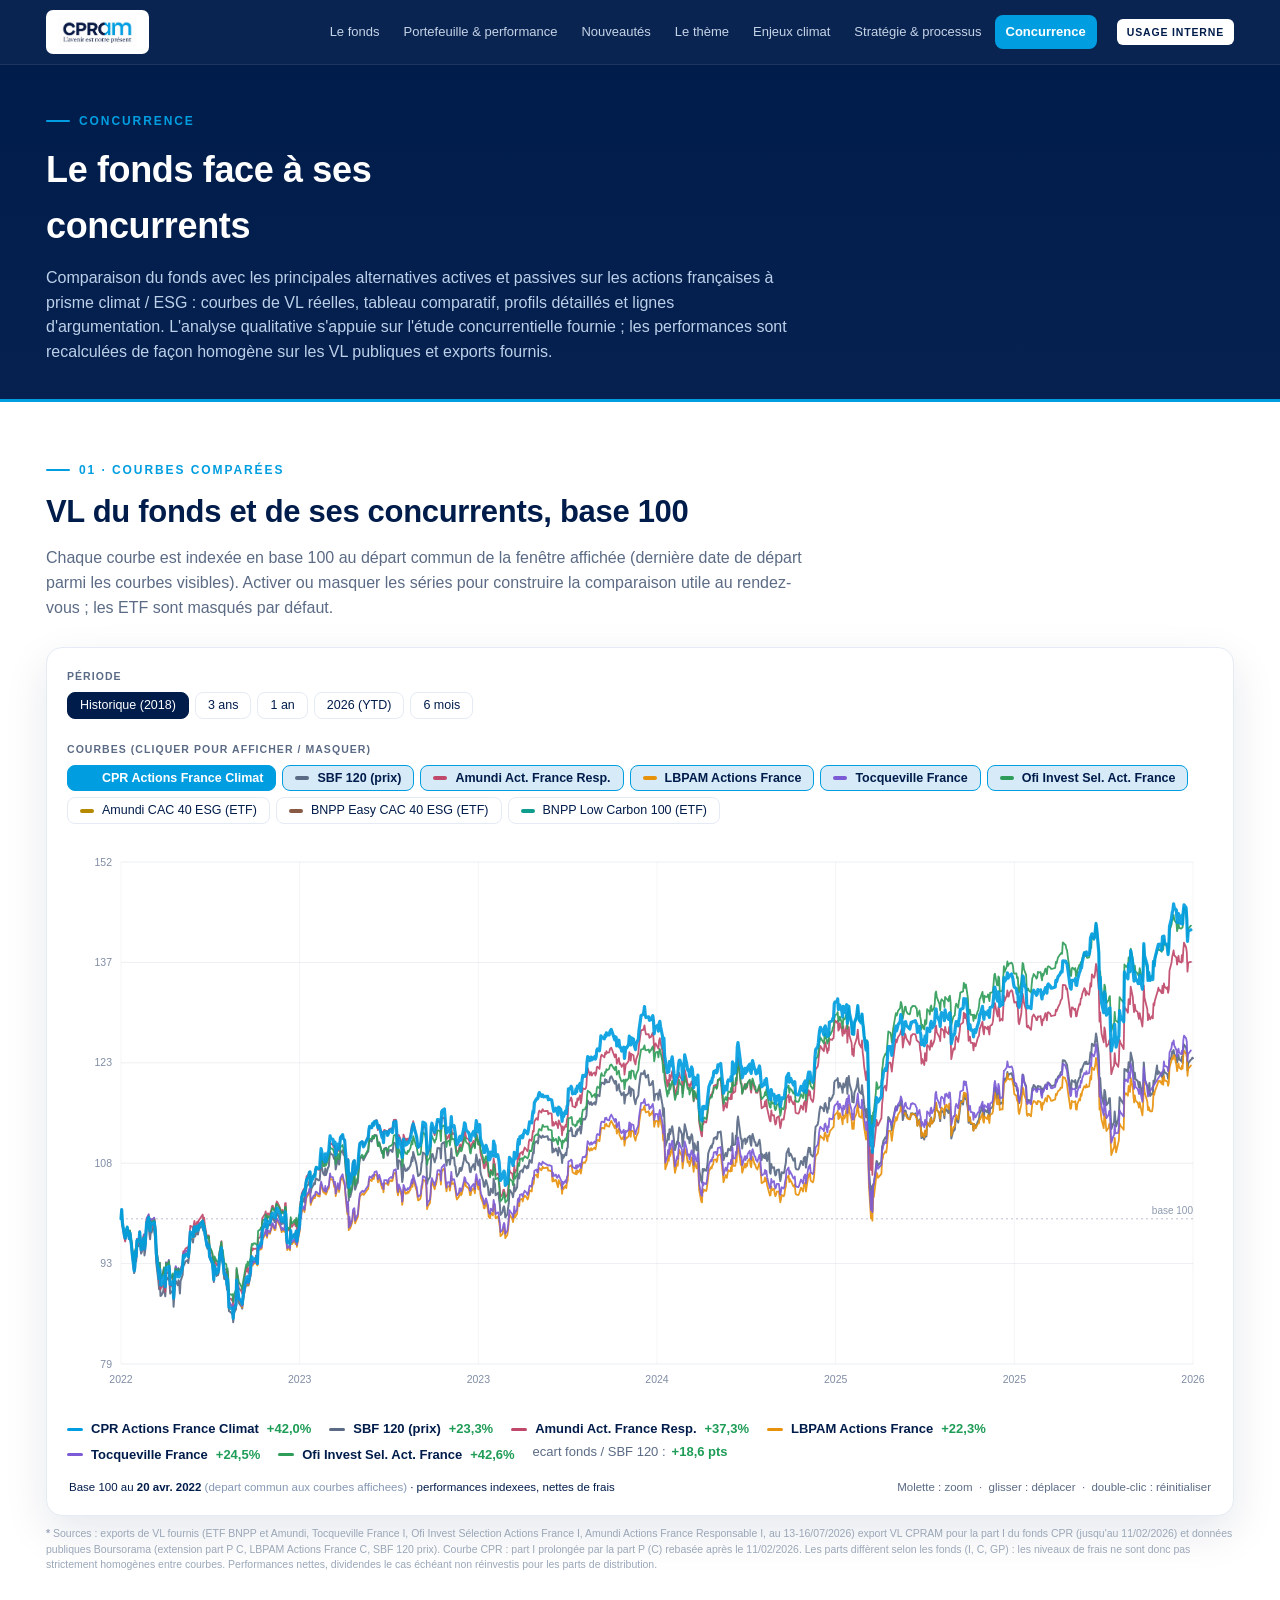
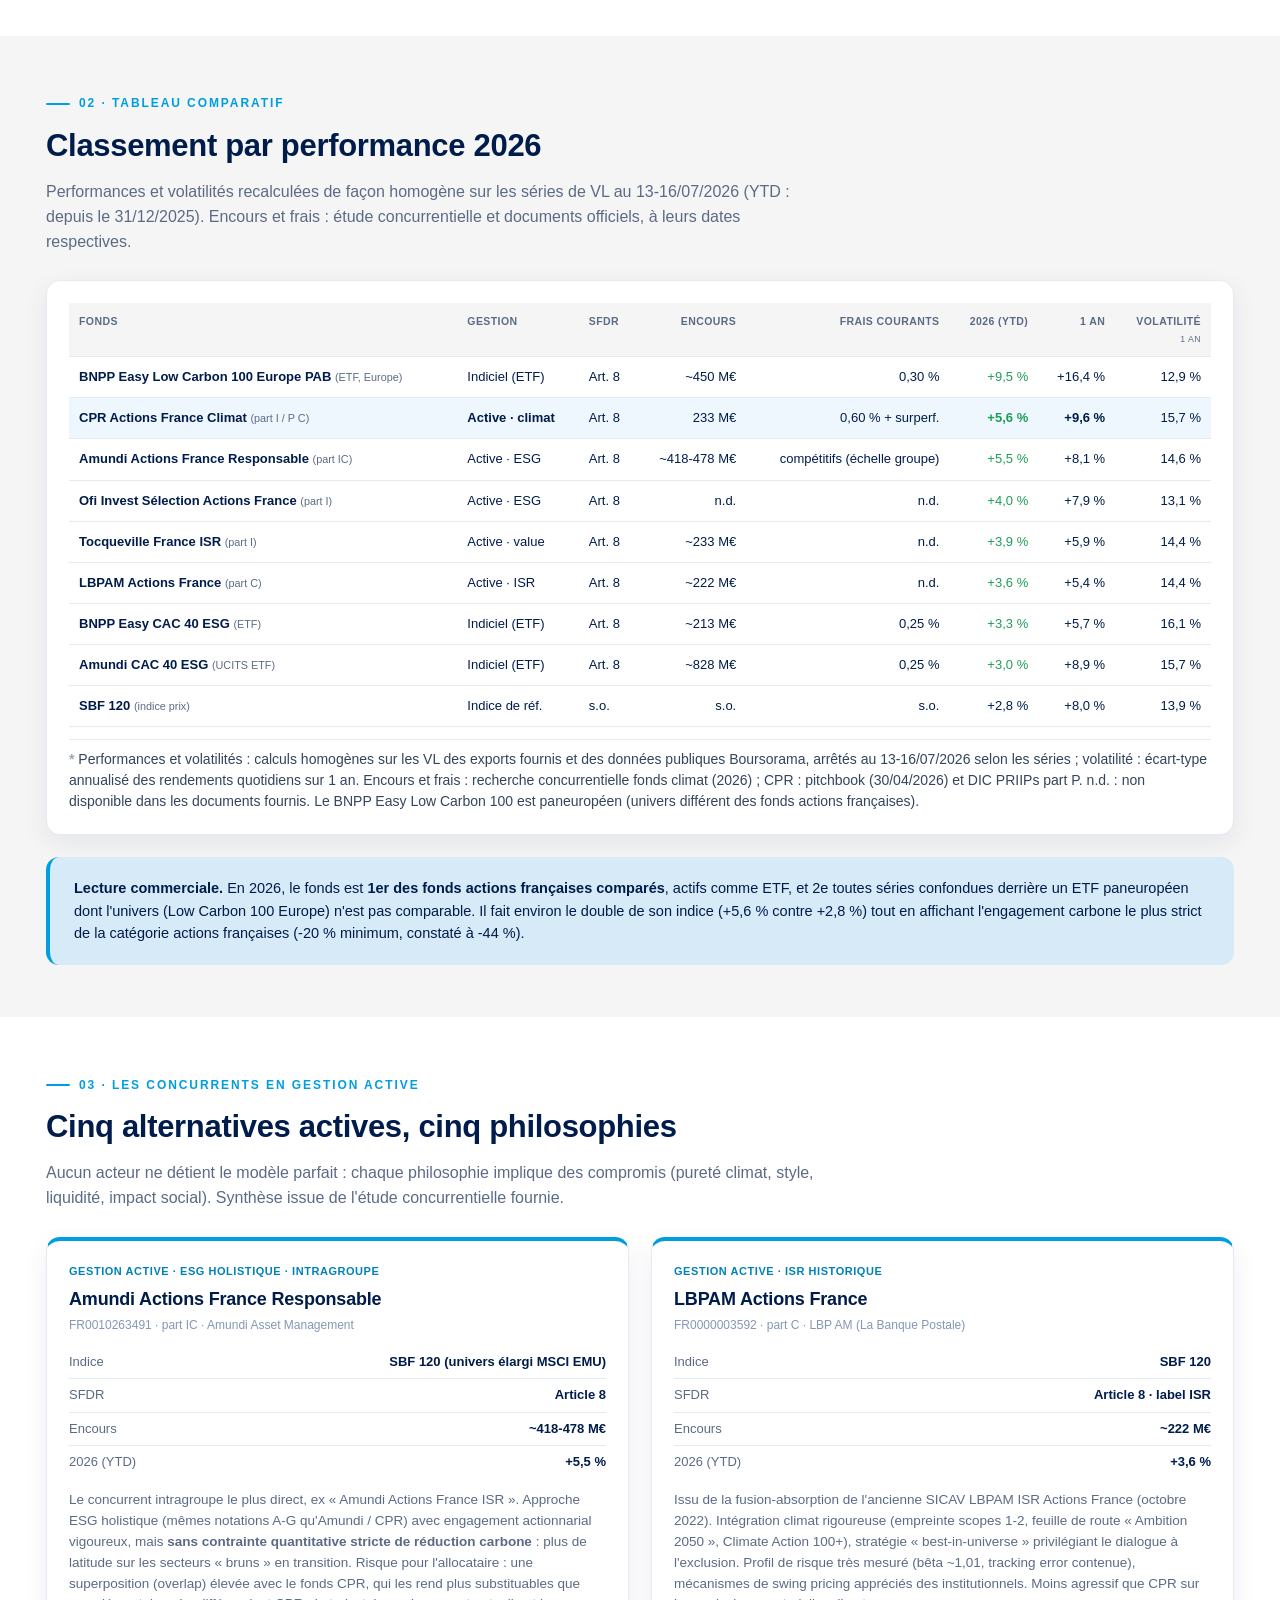
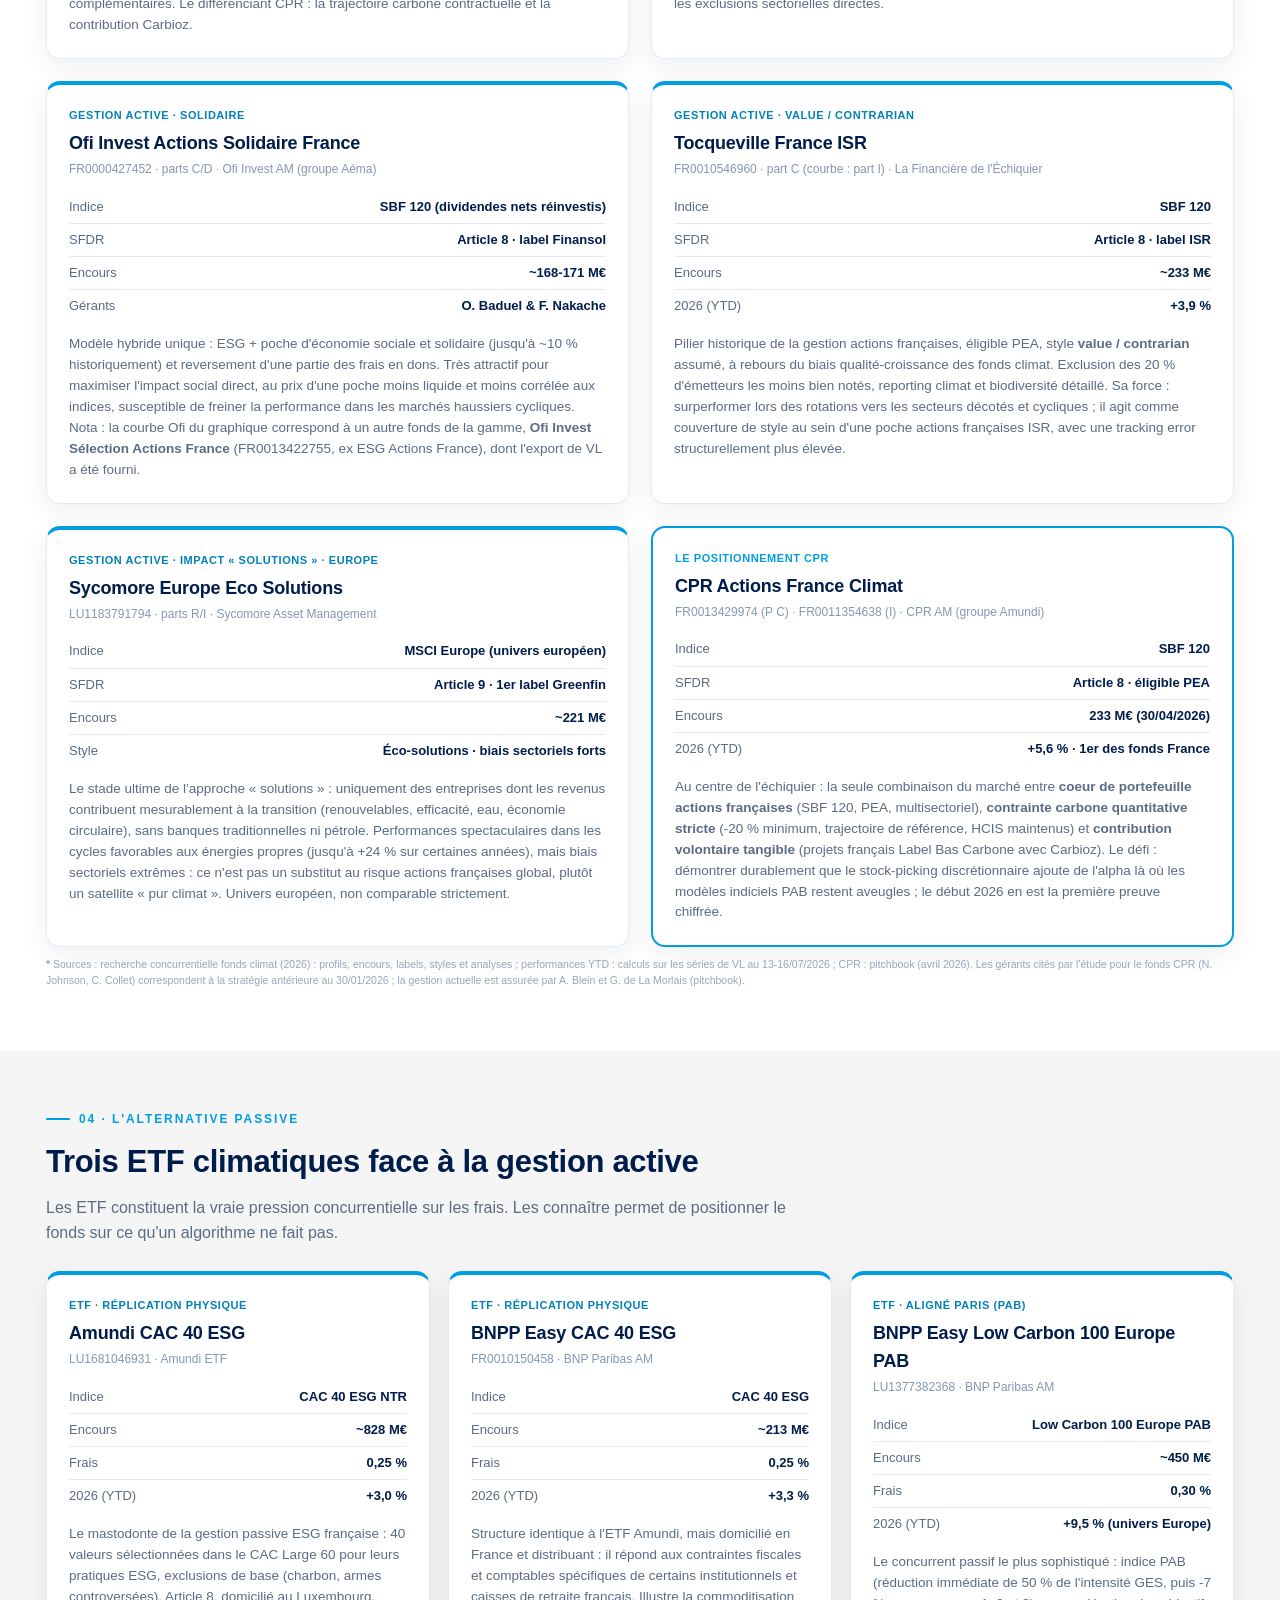
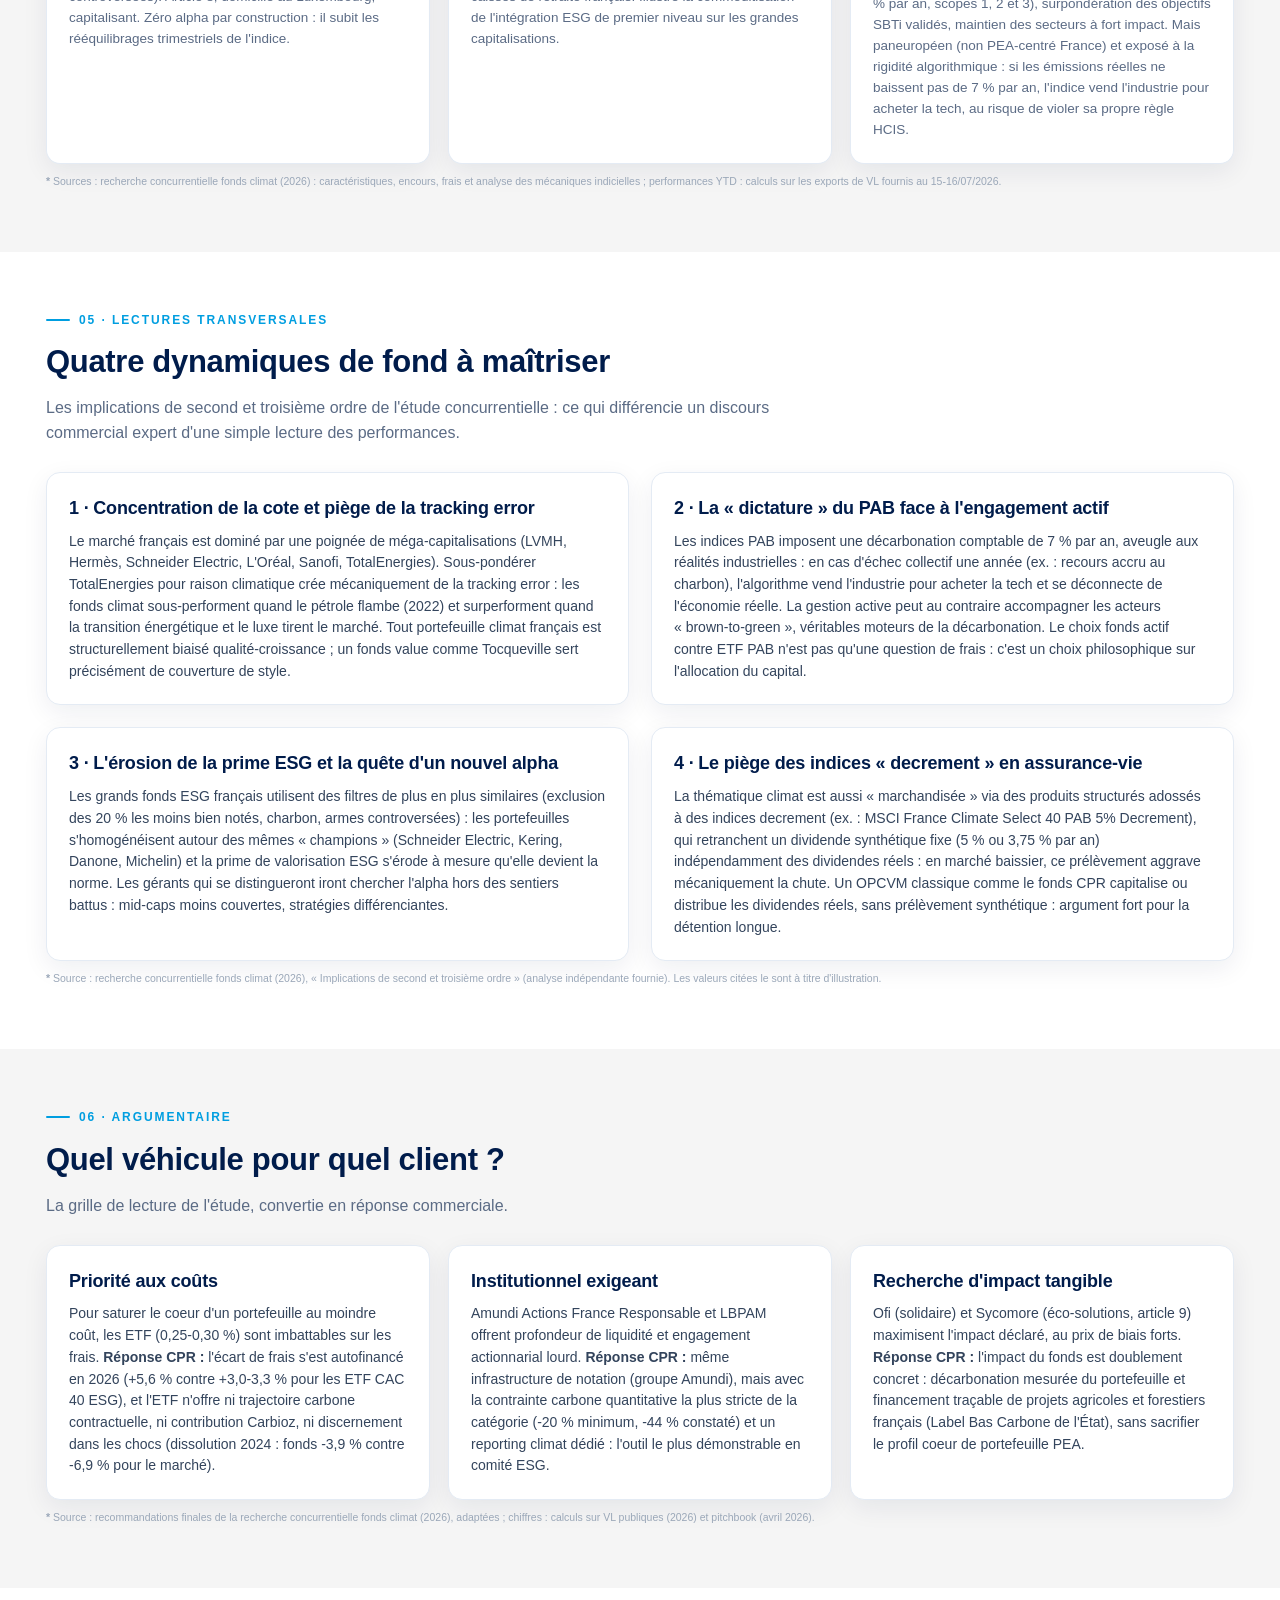
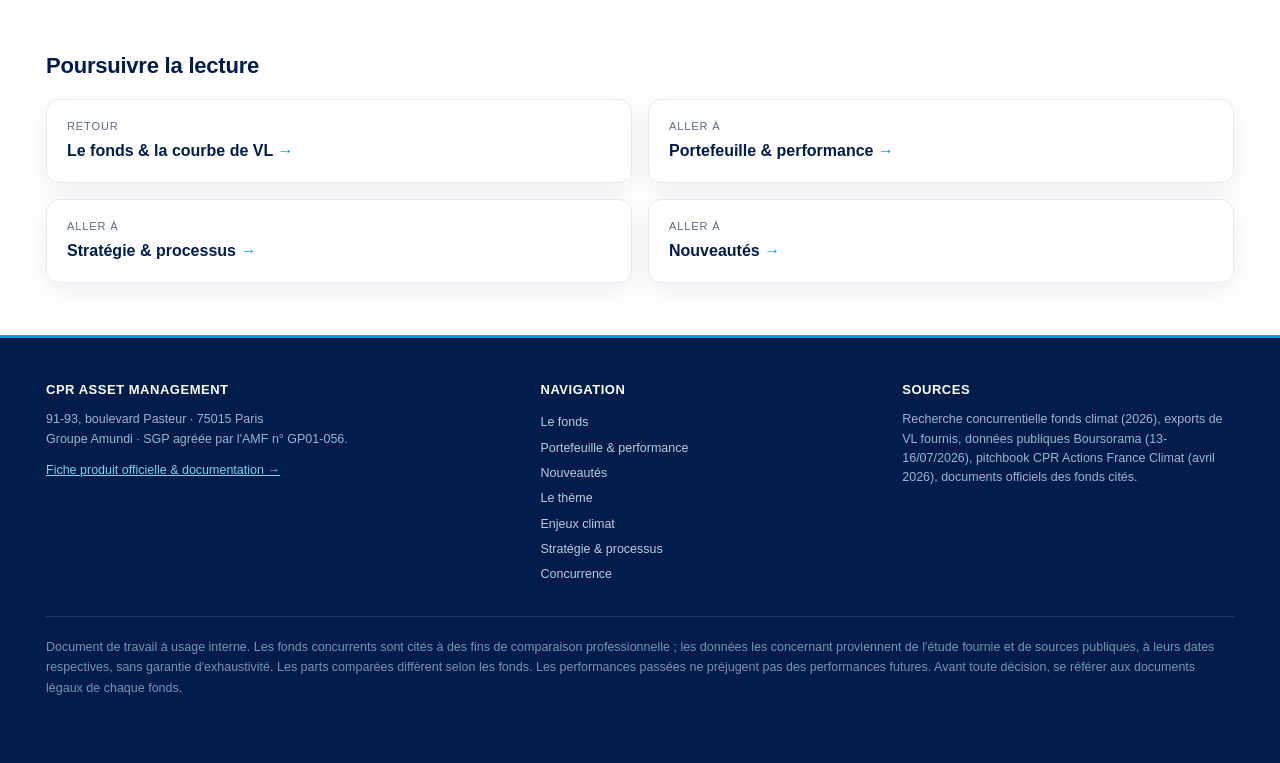
==== commit c30d9acc: "VL part I : bascule sur l'export officiel CPRAM (VL CPR AFC.xlsx), sources mises a jour, v=20260718" ====
--- a/concurrence.html
+++ b/concurrence.html
@@ -4,7 +4,7 @@
 <meta charset="utf-8">
 <meta name="viewport" content="width=device-width, initial-scale=1">
 <title>Concurrence | CPR Actions France Climat</title>
-<link rel="stylesheet" href="styles.css?v=20260717">
+<link rel="stylesheet" href="styles.css?v=20260718">
 </head>
 <body>
 
@@ -66,7 +66,7 @@
         <div class="hint">Molette&nbsp;: zoom &nbsp;·&nbsp; glisser&nbsp;: déplacer &nbsp;·&nbsp; double-clic&nbsp;: réinitialiser</div>
       </div>
     </div>
-    <p class="srcline">Sources&nbsp;: exports de VL fournis (ETF BNPP et Amundi, Tocqueville France I, Ofi Invest Sélection Actions France I, Amundi Actions France Responsable I, au 13-16/07/2026) et données publiques Boursorama (fonds CPR, LBPAM Actions France C, SBF 120 prix). Courbe CPR&nbsp;: part I prolongée par la part P (C) rebasée après le 11/02/2026. Les parts diffèrent selon les fonds (I, C, GP)&nbsp;: les niveaux de frais ne sont donc pas strictement homogènes entre courbes. Performances nettes, dividendes le cas échéant non réinvestis pour les parts de distribution.</p>
+    <p class="srcline">Sources&nbsp;: exports de VL fournis (ETF BNPP et Amundi, Tocqueville France I, Ofi Invest Sélection Actions France I, Amundi Actions France Responsable I, au 13-16/07/2026) export VL CPRAM pour la part I du fonds CPR (jusqu'au 11/02/2026) et données publiques Boursorama (extension part P C, LBPAM Actions France C, SBF 120 prix). Courbe CPR&nbsp;: part I prolongée par la part P (C) rebasée après le 11/02/2026. Les parts diffèrent selon les fonds (I, C, GP)&nbsp;: les niveaux de frais ne sont donc pas strictement homogènes entre courbes. Performances nettes, dividendes le cas échéant non réinvestis pour les parts de distribution.</p>
   </div>
 </section>
 
@@ -387,8 +387,8 @@
   ranges: ["hist","3a","1a","ytd","6m"], defaultRange: "hist"
 };
 </script>
-<script src="data.js?v=20260717"></script>
-<script src="chart.js?v=20260717"></script>
+<script src="data.js?v=20260718"></script>
+<script src="chart.js?v=20260718"></script>
 <script>
 /* Entree "slide" lorsqu'on arrive depuis le bouton du graphique d'accueil */
 (function(){
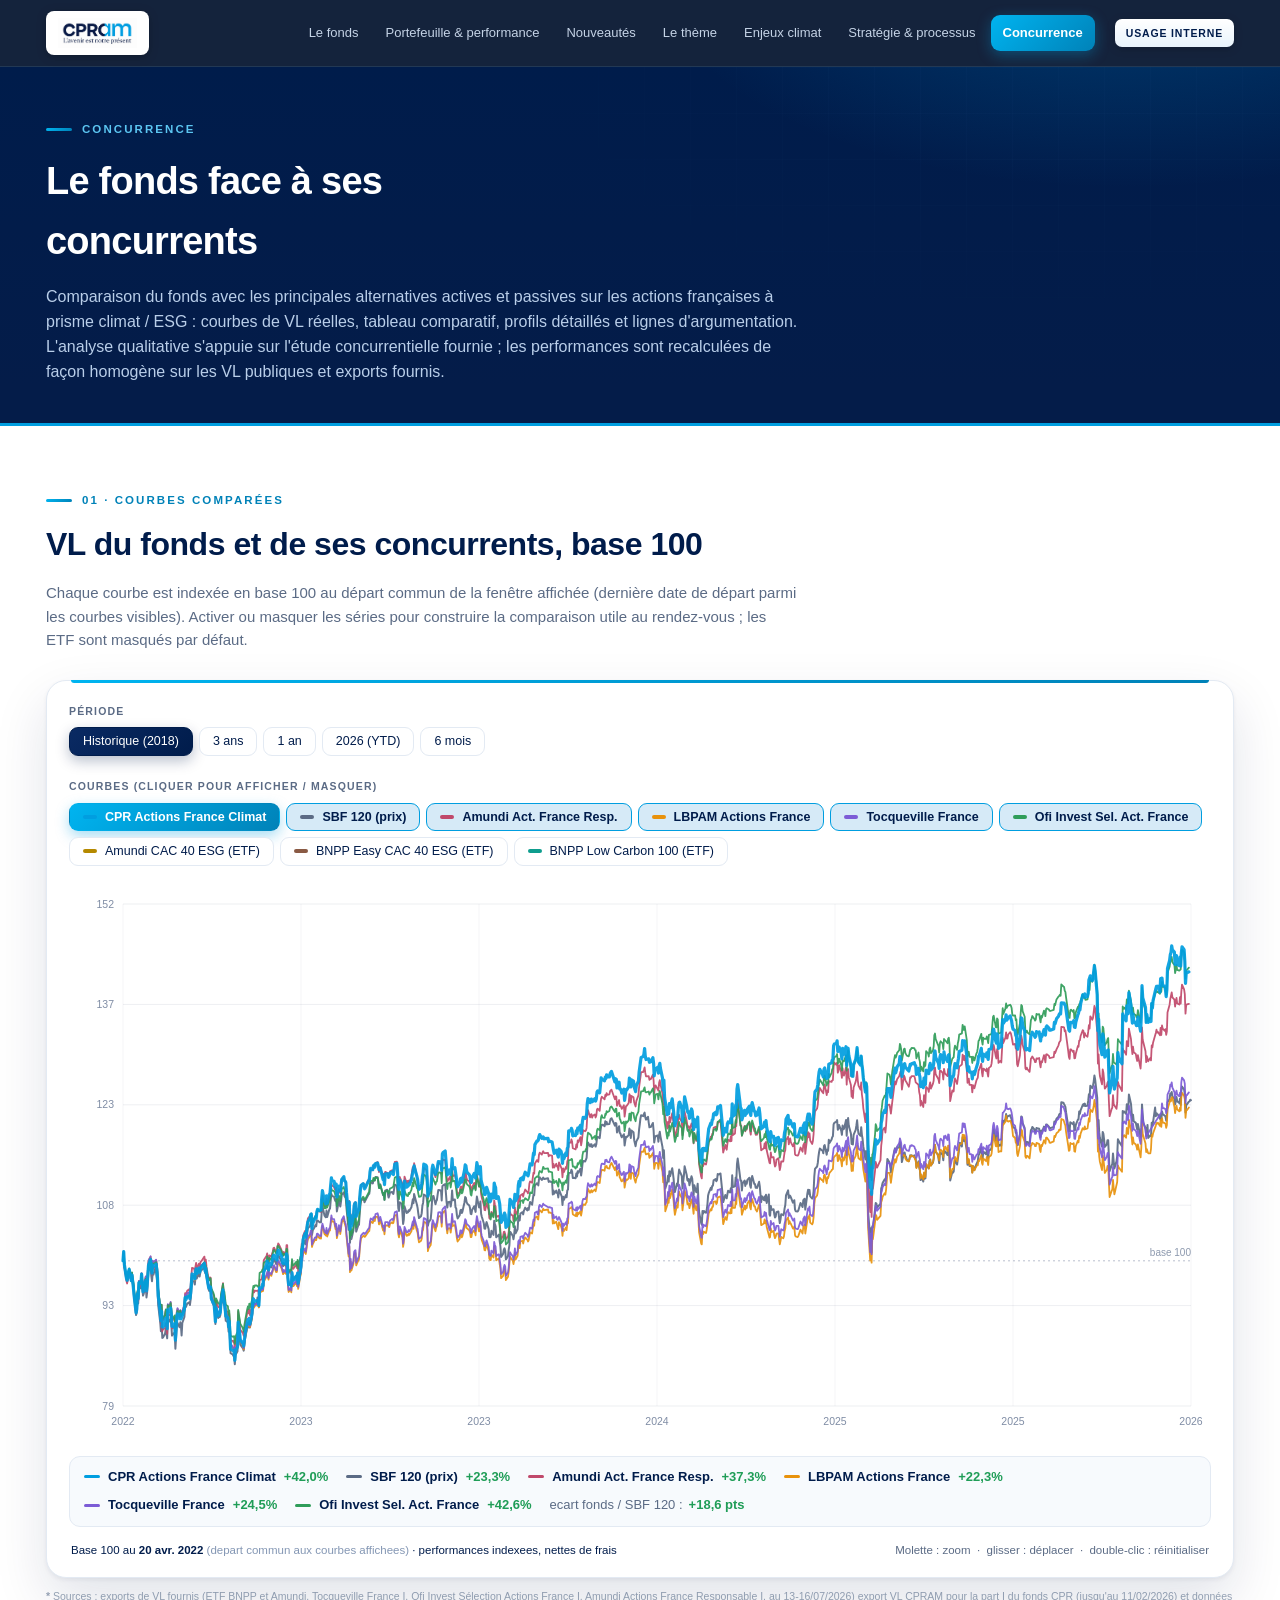
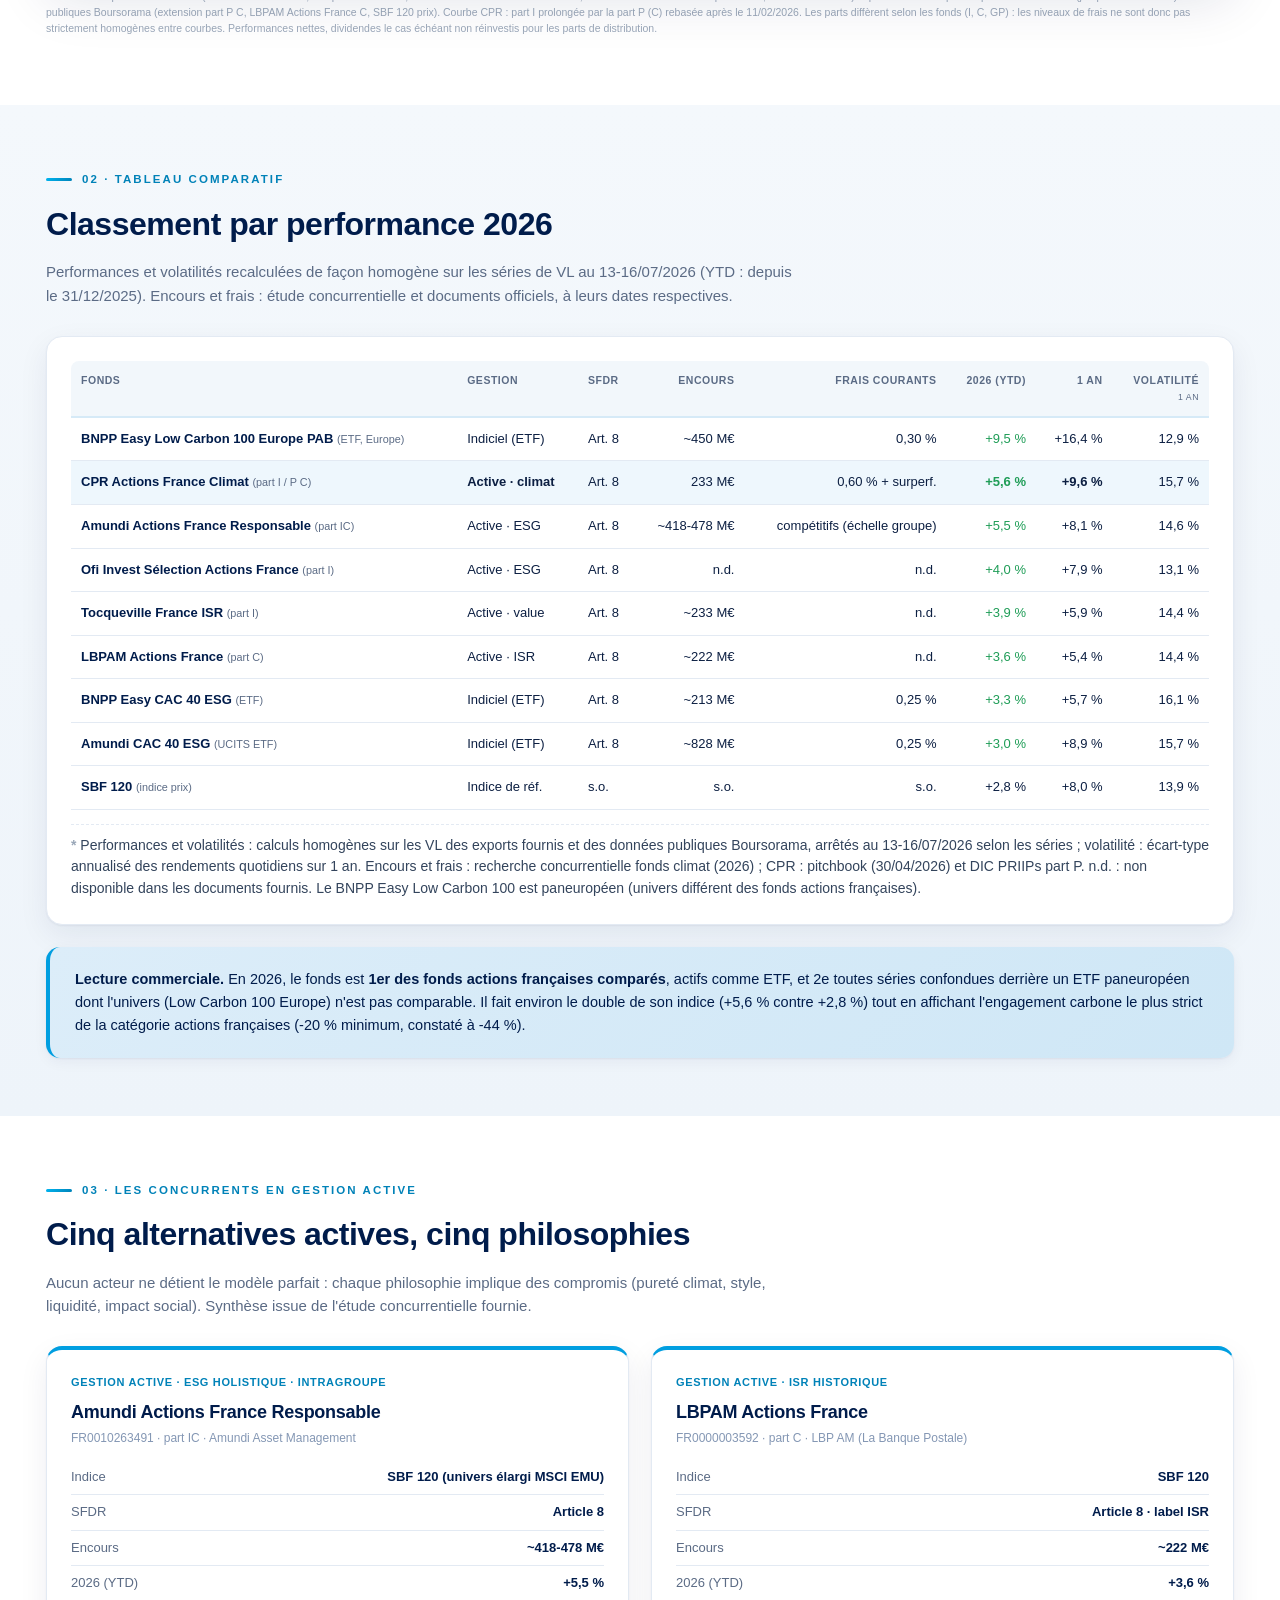
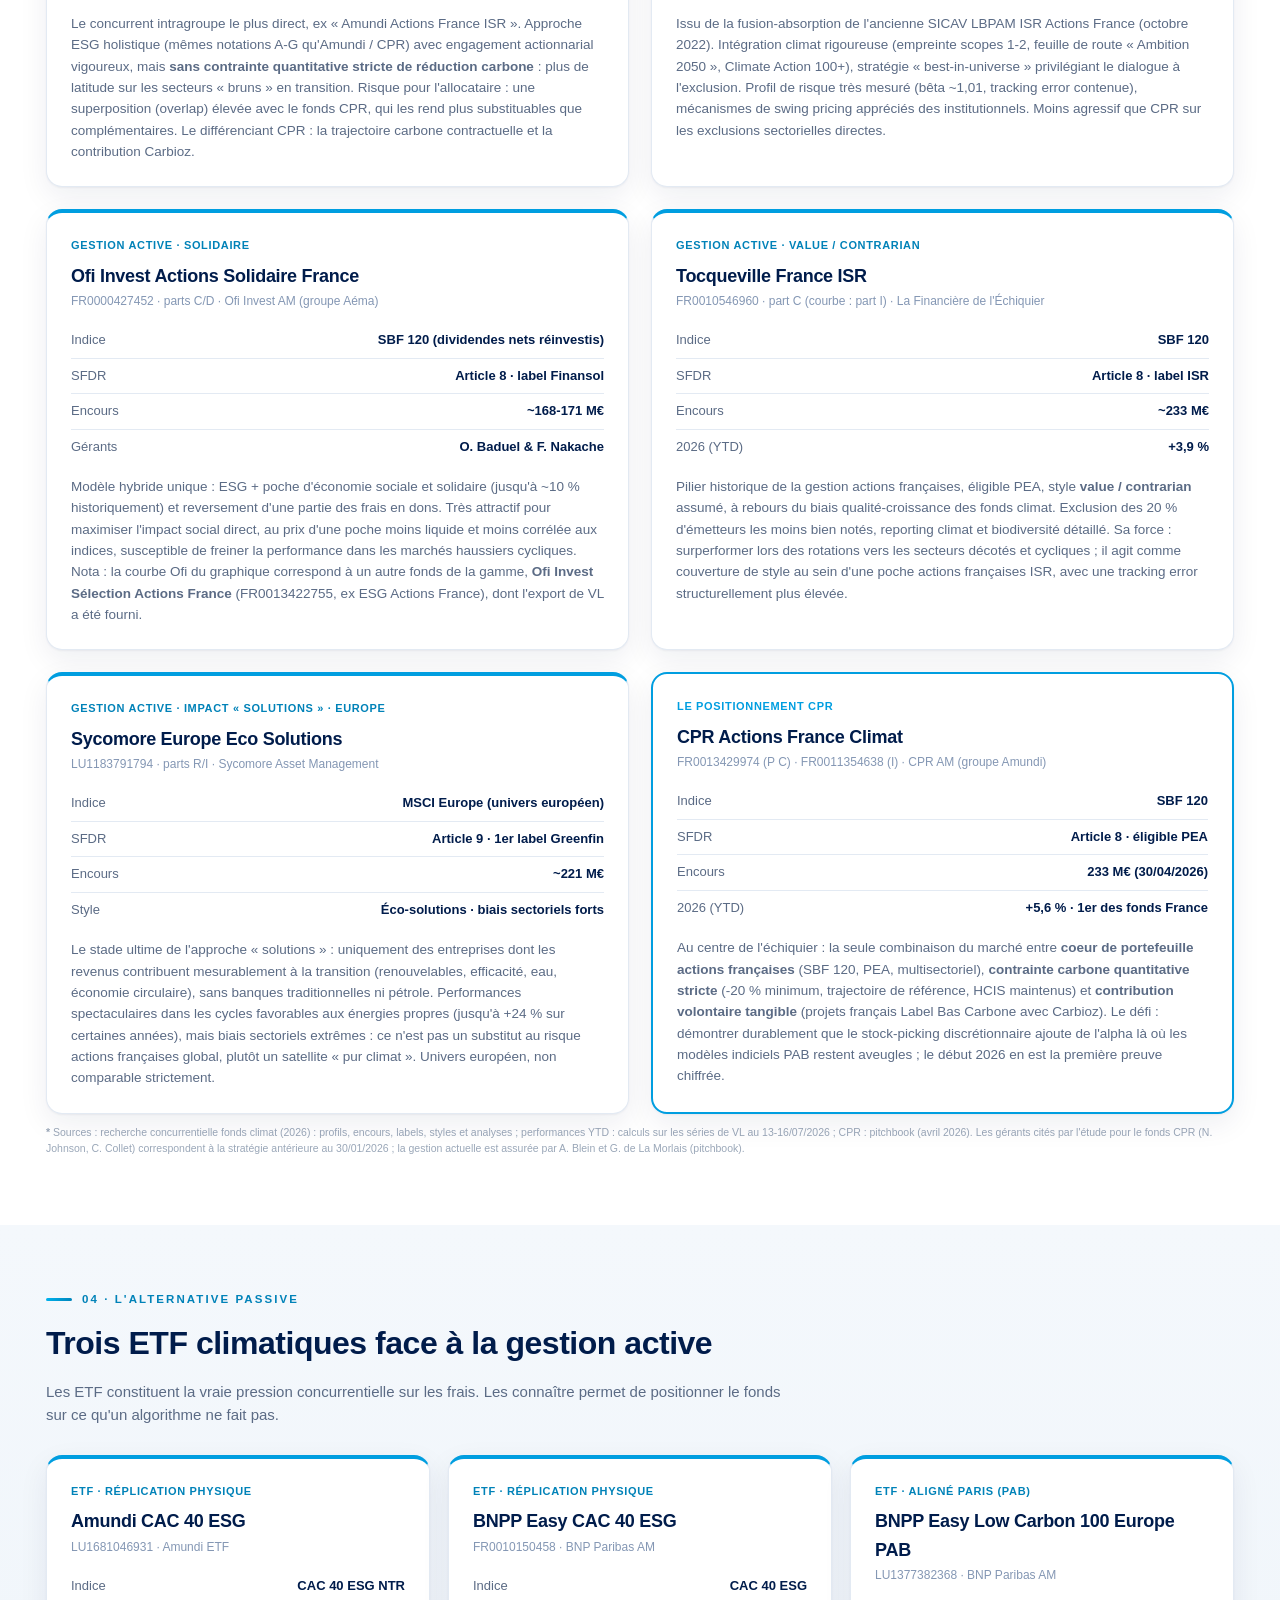
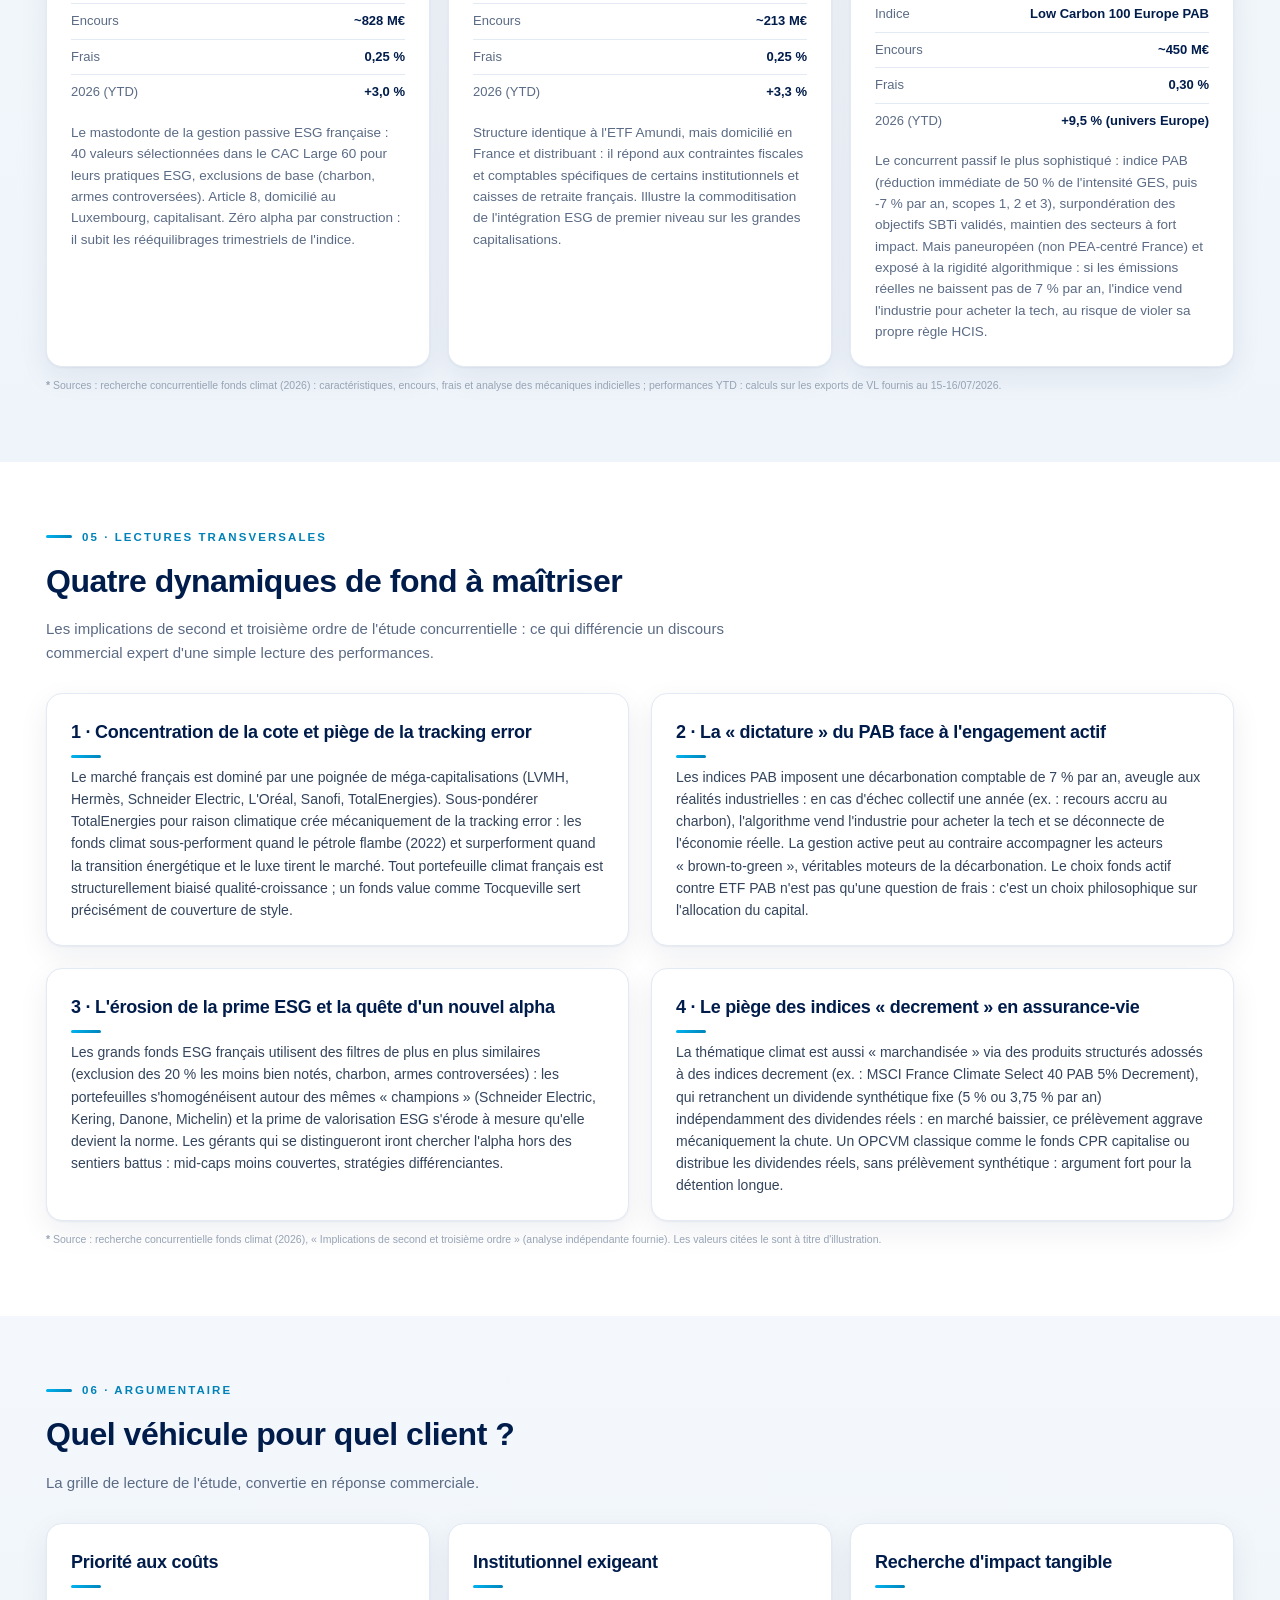
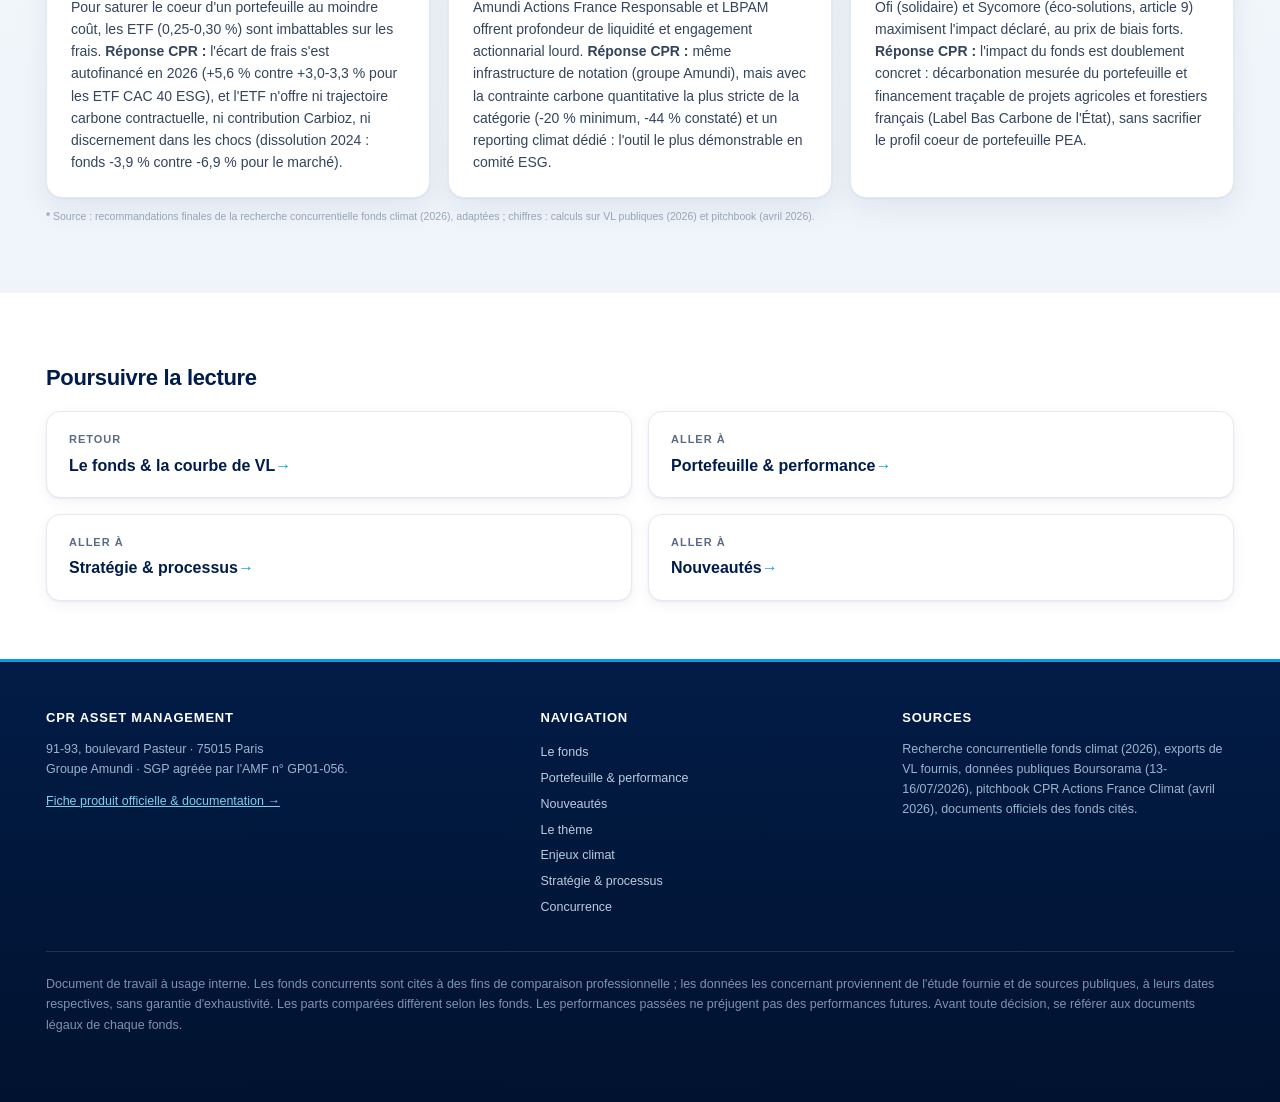
==== commit 5e32df2f: "Refonte design v2 : correction KPI sur fond clair, profondeur visuelle, animations, site.js, v=20260" ====
--- a/concurrence.html
+++ b/concurrence.html
@@ -4,7 +4,7 @@
 <meta charset="utf-8">
 <meta name="viewport" content="width=device-width, initial-scale=1">
 <title>Concurrence | CPR Actions France Climat</title>
-<link rel="stylesheet" href="styles.css?v=20260718">
+<link rel="stylesheet" href="styles.css?v=20260719">
 </head>
 <body>
 
@@ -387,8 +387,8 @@
   ranges: ["hist","3a","1a","ytd","6m"], defaultRange: "hist"
 };
 </script>
-<script src="data.js?v=20260718"></script>
-<script src="chart.js?v=20260718"></script>
+<script src="data.js?v=20260719"></script>
+<script src="chart.js?v=20260719"></script>
 <script>
 /* Entree "slide" lorsqu'on arrive depuis le bouton du graphique d'accueil */
 (function(){
@@ -401,5 +401,6 @@
   }
 })();
 </script>
+<script src="site.js?v=20260719"></script>
 </body>
 </html>
--- a/styles.css
+++ b/styles.css
@@ -1,39 +1,73 @@
 /* =========================================================================
-   CPR Invest - MedTech | Note de référence interne (site multi-pages)
+   CPR Actions France Climat | Note de référence interne (site multi-pages)
    Charte CPR : #009EE0 / #001C4B / #FFFFFF / #F5F5F5 / #D6EAF7
-   Feuille de style partagée par les 6 pages.
+   Feuille de style partagée par les 7 pages. v2 (refonte design).
    ========================================================================= */
 :root{
-  --cyan:#009EE0; --cyan-d:#0082b8; --navy:#001C4B; --navy-2:#0a2a63;
-  --white:#ffffff; --gray:#F5F5F5; --bluelight:#D6EAF7;
-  --ink:#001C4B; --muted:#5b6b85; --muted-2:#8497b4;
-  --line:#e4ebf4; --line-2:#d6eaf7;
+  --cyan:#009EE0; --cyan-d:#0082b8; --cyan-l:#5cc6f2;
+  --navy:#001C4B; --navy-2:#0a2a63; --navy-deep:#01122e;
+  --white:#ffffff; --gray:#F5F5F5; --alt:#f4f8fc; --bluelight:#D6EAF7;
+  --ink:#0c1f42; --muted:#5b6b85; --muted-2:#8497b4;
+  --line:#e3eaf3; --line-2:#d6eaf7;
   --pos:#1f9d57; --neg:#d0432b;
   --teal:#0F9D8E; --violet:#7C5CD6; --amber:#E8920C;
-  --shadow:0 8px 26px rgba(0,28,75,.07); --shadow-l:0 16px 44px rgba(0,28,75,.10);
+  --shadow-s:0 1px 2px rgba(0,28,75,.05),0 4px 14px rgba(0,28,75,.05);
+  --shadow:0 1px 2px rgba(0,28,75,.05),0 10px 30px rgba(0,28,75,.07);
+  --shadow-l:0 2px 4px rgba(0,28,75,.06),0 22px 54px rgba(0,28,75,.12);
+  --r:16px; --r-s:11px;
+  --grad-cyan:linear-gradient(135deg,#00b4f0,#0082b8);
+  --grad-navy:linear-gradient(135deg,#0a2a63,#001C4B);
 }
 *{box-sizing:border-box}
 html{scroll-behavior:smooth}
-body{margin:0;font-family:-apple-system,BlinkMacSystemFont,"Segoe UI",Roboto,Helvetica,Arial,sans-serif;color:var(--ink);background:var(--white);line-height:1.55;-webkit-font-smoothing:antialiased}
-h1,h2,h3,h4{margin:0;font-weight:700;letter-spacing:-.01em}
+body{margin:0;font-family:"Segoe UI Variable Text","Segoe UI",-apple-system,BlinkMacSystemFont,Roboto,Helvetica,Arial,sans-serif;color:var(--ink);background:var(--white);line-height:1.58;-webkit-font-smoothing:antialiased;text-rendering:optimizeLegibility}
+h1,h2,h3,h4{margin:0;font-weight:800;letter-spacing:-.015em;color:var(--navy)}
 p{margin:0 0 1em}
 a{color:inherit}
+::selection{background:rgba(0,158,224,.22)}
 .wrap{max-width:1240px;margin:0 auto;padding:0 26px}
 .mono{font-variant-numeric:tabular-nums}
-.eyebrow{display:inline-flex;align-items:center;gap:9px;font-size:12px;letter-spacing:.16em;text-transform:uppercase;color:var(--cyan);font-weight:700}
-.eyebrow:before{content:"";width:24px;height:2px;background:var(--cyan);border-radius:2px}
+:is(a,button):focus-visible{outline:2px solid var(--cyan);outline-offset:2px;border-radius:6px}
+
+.eyebrow{display:inline-flex;align-items:center;gap:10px;font-size:11.5px;letter-spacing:.18em;text-transform:uppercase;color:var(--cyan-d);font-weight:800}
+.eyebrow:before{content:"";width:26px;height:3px;background:var(--grad-cyan);border-radius:3px}
+.hero .eyebrow,.phero .eyebrow{color:var(--cyan-l)}
+
+/* ---------- animations ---------- */
+@keyframes fadeUp{from{opacity:0;transform:translateY(16px)}to{opacity:1;transform:none}}
+.hero .eyebrow{animation:fadeUp .55s .02s both}
+.hero h1{animation:fadeUp .55s .08s both}
+.hero .lead{animation:fadeUp .55s .15s both}
+.hero .meta{animation:fadeUp .55s .22s both}
+.hero .kpis{animation:fadeUp .6s .3s both}
+.hero .disc-mini{animation:fadeUp .6s .4s both}
+.phero .eyebrow{animation:fadeUp .5s .02s both}
+.phero h1{animation:fadeUp .5s .08s both}
+.phero p,.phero .updated{animation:fadeUp .5s .16s both}
+.rv{opacity:0;transform:translateY(16px);transition:opacity .55s cubic-bezier(.22,.61,.36,1),transform .55s cubic-bezier(.22,.61,.36,1)}
+.rv.in{opacity:1;transform:none}
+@media(prefers-reduced-motion:reduce){
+  *{animation:none!important;transition:none!important}
+  .rv{opacity:1;transform:none}
+}
 
 /* ---------- top bar ---------- */
-header.top{position:sticky;top:0;z-index:60;background:rgba(0,28,75,.96);backdrop-filter:blur(10px);border-bottom:1px solid rgba(255,255,255,.08)}
-.top .wrap{display:flex;align-items:center;gap:14px;height:64px}
+header.top{position:sticky;top:0;z-index:60;background:rgba(1,17,44,.92);backdrop-filter:blur(12px);-webkit-backdrop-filter:blur(12px);border-bottom:1px solid rgba(120,180,230,.14);transition:box-shadow .25s}
+header.top:before{content:"";position:absolute;inset:auto 0 -1px 0;height:2px;background:linear-gradient(90deg,transparent,rgba(0,158,224,.65),transparent);opacity:0;transition:opacity .25s}
+header.top.scrolled{box-shadow:0 10px 30px rgba(0,8,25,.45)}
+header.top.scrolled:before{opacity:1}
+.top .wrap{display:flex;align-items:center;gap:14px;height:66px}
 .brand{display:flex;align-items:center;text-decoration:none}
-.logobox{background:#fff;border-radius:7px;padding:7px 12px;display:flex;align-items:center}
+.logobox{background:#fff;border-radius:8px;padding:7px 12px;display:flex;align-items:center;box-shadow:0 2px 10px rgba(0,0,0,.25)}
 .logobox img{height:30px;display:block}
-.top nav{margin-left:auto;display:flex;gap:2px;flex-wrap:wrap}
-.top nav a{color:#c4d3e6;text-decoration:none;font-size:13px;padding:7px 11px;border-radius:8px;transition:.15s;white-space:nowrap}
-.top nav a:hover{background:rgba(255,255,255,.1);color:#fff}
-.top nav a.active{background:var(--cyan);color:#fff;font-weight:600}
-.top .badge-int{font-size:10.5px;letter-spacing:.08em;text-transform:uppercase;font-weight:700;color:var(--navy);background:#fff;padding:5px 10px;border-radius:6px;margin-left:6px}
+.top nav{margin-left:auto;display:flex;gap:3px;flex-wrap:wrap}
+.top nav a{position:relative;color:#c4d3e6;text-decoration:none;font-size:13px;padding:8px 12px;border-radius:9px;transition:color .15s,background .15s;white-space:nowrap}
+.top nav a:after{content:"";position:absolute;left:12px;right:12px;bottom:4px;height:2px;border-radius:2px;background:var(--cyan);transform:scaleX(0);transform-origin:left;transition:transform .2s}
+.top nav a:hover{color:#fff}
+.top nav a:hover:after{transform:scaleX(1)}
+.top nav a.active{background:var(--grad-cyan);color:#fff;font-weight:700;box-shadow:0 4px 14px rgba(0,158,224,.35)}
+.top nav a.active:after{display:none}
+.top .badge-int{font-size:10.5px;letter-spacing:.08em;text-transform:uppercase;font-weight:800;color:var(--navy);background:linear-gradient(180deg,#fff,#e8f3fb);padding:6px 11px;border-radius:7px;margin-left:6px;box-shadow:0 2px 8px rgba(0,0,0,.22)}
 @media(max-width:1180px){.top .badge-int{display:none}}
 @media(max-width:1080px){
   .top .wrap{height:auto;flex-wrap:wrap;padding-top:10px;padding-bottom:10px}
@@ -41,37 +75,75 @@
 }
 
 /* ---------- hero (home) ---------- */
-.hero{background:
-   radial-gradient(900px 480px at 82% -20%,rgba(0,158,224,.30),transparent 60%),
-   radial-gradient(700px 500px at 0% 120%,rgba(0,158,224,.12),transparent 55%),
-   linear-gradient(180deg,var(--navy),#02123a);
-   color:#eaf1fb;padding:56px 0 46px;border-bottom:3px solid var(--cyan)}
-.hero h1{font-size:clamp(28px,4.4vw,46px);line-height:1.06;color:#fff;max-width:20ch;margin-top:16px}
-.hero .lead{font-size:clamp(15px,1.7vw,18px);color:#bcd0ea;max-width:78ch;margin-top:16px}
-.hero .meta{margin-top:16px;font-size:12.5px;color:var(--muted-2);display:flex;flex-wrap:wrap;gap:8px 20px}
-.hero .meta b{color:#dce8f7;font-weight:600}
-.kpis{margin-top:30px;display:grid;grid-template-columns:repeat(4,1fr);gap:14px}
+.hero{position:relative;color:#eaf1fb;padding:64px 0 52px;border-bottom:3px solid var(--cyan);overflow:hidden;
+  background:
+   radial-gradient(1050px 520px at 85% -15%,rgba(0,158,224,.32),transparent 62%),
+   radial-gradient(760px 540px at -4% 118%,rgba(0,158,224,.15),transparent 56%),
+   linear-gradient(180deg,var(--navy) 0%,#021537 100%)}
+.hero:before{content:"";position:absolute;inset:0;pointer-events:none;opacity:.5;
+  background:
+   linear-gradient(rgba(122,180,235,.055) 1px,transparent 1px),
+   linear-gradient(90deg,rgba(122,180,235,.055) 1px,transparent 1px);
+  background-size:46px 46px;
+  mask-image:radial-gradient(900px 520px at 70% 0%,#000 30%,transparent 78%);
+  -webkit-mask-image:radial-gradient(900px 520px at 70% 0%,#000 30%,transparent 78%)}
+.hero:after{content:"";position:absolute;left:0;right:0;bottom:0;height:130px;pointer-events:none;
+  background:linear-gradient(180deg,transparent,rgba(0,158,224,.07))}
+.hero .wrap{position:relative;z-index:1}
+.hero h1{font-size:clamp(30px,4.6vw,50px);line-height:1.04;color:#fff;max-width:20ch;margin-top:16px;letter-spacing:-.02em}
+.hero .lead{font-size:clamp(15px,1.7vw,17.5px);color:#b9cee9;max-width:80ch;margin-top:18px}
+.hero .meta{margin-top:20px;font-size:12.5px;color:var(--muted-2);display:flex;flex-wrap:wrap;gap:8px 10px}
+.hero .meta span{background:rgba(255,255,255,.055);border:1px solid rgba(255,255,255,.11);padding:6px 12px;border-radius:9px}
+.hero .meta b{color:#e4eefb;font-weight:600}
+.kpis{margin-top:32px;display:grid;grid-template-columns:repeat(4,1fr);gap:14px}
 @media(max-width:760px){.kpis{grid-template-columns:repeat(2,1fr)}}
-.kpi{background:rgba(255,255,255,.055);border:1px solid rgba(255,255,255,.12);border-radius:13px;padding:16px}
-.kpi .lab{font-size:11px;letter-spacing:.06em;text-transform:uppercase;color:var(--muted-2)}
-.kpi .val{font-size:25px;font-weight:800;color:#fff;margin-top:6px;letter-spacing:-.02em}
+.kpi{position:relative;background:linear-gradient(180deg,rgba(255,255,255,.085),rgba(255,255,255,.035));border:1px solid rgba(255,255,255,.14);border-radius:14px;padding:17px 18px;box-shadow:inset 0 1px 0 rgba(255,255,255,.10);transition:transform .2s,border-color .2s,box-shadow .2s;overflow:hidden}
+.kpi:before{content:"";position:absolute;top:0;left:14px;right:14px;height:2px;border-radius:2px;background:linear-gradient(90deg,rgba(0,158,224,.0),rgba(0,158,224,.75),rgba(0,158,224,0));opacity:0;transition:opacity .2s}
+.kpi:hover{transform:translateY(-3px);border-color:rgba(92,198,242,.45);box-shadow:inset 0 1px 0 rgba(255,255,255,.12),0 14px 32px rgba(0,8,30,.35)}
+.kpi:hover:before{opacity:1}
+.kpi .lab{font-size:10.5px;letter-spacing:.09em;text-transform:uppercase;color:#8fa9cc;font-weight:700}
+.kpi .val{font-size:26px;font-weight:800;color:#fff;margin-top:7px;letter-spacing:-.02em;font-variant-numeric:tabular-nums}
 .kpi .val.pos{color:#54d98c}.kpi .val.neg{color:#ff8b73}
-.kpi .sub{font-size:12px;color:#9fb6d4;margin-top:3px}
-.disc-mini{margin-top:24px;font-size:11.5px;color:#7c92b4;max-width:96ch}
+.kpi .sub{font-size:12px;color:#9fb6d4;margin-top:4px}
+.disc-mini{margin-top:26px;font-size:11.5px;color:#7c92b4;max-width:100ch}
+
+/* KPI sur fond clair (sections) : correction lisibilité */
+section .kpis .kpi{background:#fff;border:1px solid var(--line);box-shadow:var(--shadow-s)}
+section .kpis .kpi:before{background:linear-gradient(90deg,rgba(0,158,224,0),rgba(0,158,224,.55),rgba(0,158,224,0))}
+section .kpis .kpi:hover{border-color:var(--line-2);box-shadow:var(--shadow)}
+section .kpis .kpi .lab{color:var(--muted)}
+section .kpis .kpi .val{color:var(--navy)}
+section .kpis .kpi .val.pos{color:var(--pos)}
+section .kpis .kpi .val.neg{color:var(--neg)}
+section .kpis .kpi .sub{color:var(--muted-2)}
+section.alt .kpis .kpi{border-color:#dde7f2}
 
 /* ---------- page hero (inner pages) ---------- */
-.phero{background:linear-gradient(180deg,var(--navy),#06214f);color:#eaf1fb;padding:40px 0 34px;border-bottom:3px solid var(--cyan)}
-.phero h1{font-size:clamp(24px,3.6vw,36px);color:#fff;max-width:24ch;margin-top:12px}
-.phero p{font-size:clamp(14px,1.5vw,16px);color:#bcd0ea;max-width:84ch;margin-top:12px;margin-bottom:0}
+.phero{position:relative;color:#eaf1fb;padding:46px 0 38px;border-bottom:3px solid var(--cyan);overflow:hidden;
+  background:
+   radial-gradient(800px 380px at 88% -30%,rgba(0,158,224,.26),transparent 60%),
+   linear-gradient(180deg,var(--navy),#041c49 90%)}
+.phero:before{content:"";position:absolute;inset:0;pointer-events:none;opacity:.4;
+  background:
+   linear-gradient(rgba(122,180,235,.05) 1px,transparent 1px),
+   linear-gradient(90deg,rgba(122,180,235,.05) 1px,transparent 1px);
+  background-size:46px 46px;
+  mask-image:radial-gradient(700px 360px at 80% 0%,#000 25%,transparent 80%);
+  -webkit-mask-image:radial-gradient(700px 360px at 80% 0%,#000 25%,transparent 80%)}
+.phero .wrap{position:relative;z-index:1}
+.phero h1{font-size:clamp(25px,3.7vw,38px);color:#fff;max-width:26ch;margin-top:12px;letter-spacing:-.02em}
+.phero p{font-size:clamp(14px,1.5vw,16px);color:#b9cee9;max-width:86ch;margin-top:13px;margin-bottom:0}
 .phero .crumbs{font-size:12px;color:var(--muted-2);letter-spacing:.04em}
+.phero .updated{margin-top:18px;background:rgba(255,255,255,.07);border-color:rgba(255,255,255,.16);color:#b9cee9}
+.phero .updated b{color:#fff}
 
 /* ---------- sections ---------- */
-section{padding:52px 0}
-section.alt{background:var(--gray)}
-.sec-head{margin-bottom:26px}
-.sec-head h2{font-size:clamp(22px,3vw,31px);margin-top:9px}
-.sec-head p{color:var(--muted);max-width:88ch;margin-top:10px}
-.subhead{font-size:18px;color:var(--navy);font-weight:700;margin:34px 0 14px}
+section{padding:58px 0}
+section.alt{background:linear-gradient(180deg,var(--alt),#eef4fa)}
+.sec-head{margin-bottom:28px}
+.sec-head h2{font-size:clamp(23px,3.1vw,32px);margin-top:10px}
+.sec-head p{color:var(--muted);max-width:90ch;margin-top:11px;font-size:15px}
+.subhead{font-size:18px;color:var(--navy);font-weight:800;margin:34px 0 14px}
 
 /* ---------- cards / grids ---------- */
 .grid2{display:grid;grid-template-columns:1fr 1fr;gap:22px}
@@ -79,23 +151,28 @@
 .grid4{display:grid;grid-template-columns:repeat(4,1fr);gap:16px}
 @media(max-width:980px){.grid4{grid-template-columns:repeat(2,1fr)}}
 @media(max-width:860px){.grid2,.grid3{grid-template-columns:1fr}}
-.card{background:#fff;border:1px solid var(--line);border-radius:14px;padding:22px;box-shadow:var(--shadow)}
-.card h3{font-size:18px;margin-bottom:4px;color:var(--navy)}
-.card .ph{color:var(--muted);font-size:13px;margin-bottom:14px}
+.card{position:relative;background:#fff;border:1px solid var(--line);border-radius:var(--r);padding:24px;box-shadow:var(--shadow);transition:transform .22s,box-shadow .22s,border-color .22s}
+.card:hover{transform:translateY(-2px);box-shadow:var(--shadow-l);border-color:#d3e2f0}
+.card h3{font-size:18px;margin-bottom:4px}
+.card h3:after{content:"";display:block;width:30px;height:3px;border-radius:3px;background:var(--grad-cyan);margin-top:9px}
+.card .ph{color:var(--muted);font-size:13px;margin:8px 0 14px}
 .card p{font-size:14px;color:#33445c}
 .card p:last-child{margin-bottom:0}
 .tag{display:inline-block;font-size:12px;font-weight:600;padding:4px 10px;border-radius:7px;background:var(--bluelight);color:var(--navy)}
-.bigpct{font-size:30px;font-weight:800;letter-spacing:-.02em;color:var(--navy)}
-.bigpct.pos{color:var(--pos)}.bigpct.neg{color:var(--neg)}
-.dimhead{display:flex;align-items:center;gap:11px;margin-bottom:14px}
-.dimnum{width:34px;height:34px;border-radius:8px;display:grid;place-items:center;font-weight:800;font-size:15px;color:#fff;flex:0 0 auto}
+.bigpct{font-size:31px;font-weight:800;letter-spacing:-.02em;color:transparent;background:var(--grad-cyan);-webkit-background-clip:text;background-clip:text;font-variant-numeric:tabular-nums}
+.bigpct.pos{background:linear-gradient(135deg,#27b96a,#157a43);-webkit-background-clip:text;background-clip:text}
+.bigpct.neg{background:linear-gradient(135deg,#e05a41,#b23520);-webkit-background-clip:text;background-clip:text}
+.dimhead{display:flex;align-items:center;gap:12px;margin-bottom:14px}
+.dimhead h3:after{display:none}
+.dimnum{width:36px;height:36px;border-radius:10px;display:grid;place-items:center;font-weight:800;font-size:15px;color:#fff;flex:0 0 auto;box-shadow:0 5px 14px rgba(0,28,75,.22)}
 
 /* ---------- id table ---------- */
 .idtable{width:100%;border-collapse:collapse;font-size:14px}
-.idtable td{padding:10px 4px;border-bottom:1px solid var(--line);vertical-align:top}
+.idtable td{padding:10px 6px;border-bottom:1px solid var(--line);vertical-align:top}
 .idtable tr:last-child td{border-bottom:none}
+.idtable tr:hover td{background:#f7fafd}
 .idtable td:first-child{color:var(--muted);width:42%}
-.idtable td:last-child{font-weight:600;text-align:right}
+.idtable td:last-child{font-weight:600;text-align:right;color:var(--navy)}
 .idtable td.lng{text-align:left;font-weight:500;color:#33445c}
 
 /* ---------- holdings ---------- */
@@ -104,22 +181,25 @@
 .hold-row .rk{color:var(--muted-2);font-weight:700;font-size:12px}
 .hold-row .nm{font-weight:600;color:var(--navy)}
 .hold-row .nm small{display:block;font-weight:500;color:var(--muted);font-size:11.5px}
-.bar{height:9px;border-radius:5px;background:var(--gray);overflow:hidden}
+.bar{height:9px;border-radius:5px;background:#edf2f8;overflow:hidden}
 .bar>i{display:block;height:100%;border-radius:5px;background:linear-gradient(90deg,var(--navy),var(--cyan))}
 .hold-row .wt{text-align:right;font-weight:700;font-variant-numeric:tabular-nums;color:var(--navy)}
 
 /* ---------- allocation bars ---------- */
-.alloc{display:flex;flex-direction:column;gap:13px}
-.alloc .arow .at{display:flex;justify-content:space-between;font-size:13.5px;margin-bottom:5px}
-.alloc .arow .at b{font-variant-numeric:tabular-nums}
-.alloc .bar2{height:11px;border-radius:6px;background:var(--gray);overflow:hidden}
-.alloc .bar2>i{display:block;height:100%;border-radius:6px}
+.alloc{display:flex;flex-direction:column;gap:14px}
+.alloc .arow .at{display:flex;justify-content:space-between;gap:10px;font-size:13.5px;margin-bottom:5px}
+.alloc .arow .at b{font-variant-numeric:tabular-nums;color:var(--navy);white-space:nowrap}
+.alloc .arow .at b small{font-weight:500}
+.alloc .bar2{height:11px;border-radius:6px;background:#edf2f8;overflow:hidden;box-shadow:inset 0 1px 2px rgba(0,28,75,.06)}
+.alloc .bar2>i{display:block;height:100%;border-radius:6px;background-image:linear-gradient(180deg,rgba(255,255,255,.22),rgba(255,255,255,0))}
 .alloc .idx{font-size:11.5px;color:var(--muted-2)}
 
 /* ---------- perf table ---------- */
 .perf-table{width:100%;border-collapse:collapse;font-size:14px}
 .perf-table th,.perf-table td{padding:11px 10px;text-align:right;border-bottom:1px solid var(--line);font-variant-numeric:tabular-nums}
-.perf-table th{font-size:11px;letter-spacing:.04em;text-transform:uppercase;color:var(--muted);font-weight:700}
+.perf-table th{font-size:11px;letter-spacing:.05em;text-transform:uppercase;color:var(--muted);font-weight:700;border-bottom:2px solid var(--line-2)}
+.perf-table tbody tr{transition:background .12s}
+.perf-table tbody tr:hover{background:#f6fafd}
 .perf-table td:first-child,.perf-table th:first-child{text-align:left;font-weight:600;color:var(--navy)}
 .perf-table .pos{color:var(--pos);font-weight:700}
 .perf-table .neg{color:var(--neg);font-weight:700}
@@ -127,64 +207,74 @@
 .perf-table tr.totalrow td{font-weight:700;border-top:2px solid var(--line)}
 
 /* ---------- infobox ---------- */
-.infobox{background:var(--navy);color:#dce8f7;border-radius:14px;padding:24px 26px;margin-top:8px;border-left:4px solid var(--cyan)}
+.infobox{background:var(--grad-navy);color:#dce8f7;border-radius:var(--r);padding:24px 26px;margin-top:8px;border-left:4px solid var(--cyan);box-shadow:var(--shadow)}
 .infobox h3{color:#fff;font-size:18px;margin-bottom:8px}
+.infobox h3:after{display:none}
 .infobox p{color:#bcd0ea;margin-bottom:0;font-size:14px}
 .infobox p+p{margin-top:10px}
 .infobox .hi{color:#5cc6f2;font-weight:600}
 
 .note{font-size:12.5px;color:var(--muted);margin-top:14px}
 /* petite ligne de source grise, avec asterisque, sous chaque bloc de données */
-.srcline{font-size:10.5px;color:#9aa7b8;line-height:1.5;margin-top:10px;display:block}
+.srcline{font-size:10.5px;color:#9aa7b8;line-height:1.55;margin-top:10px;display:block}
 .srcline:before{content:"\002A\00A0";color:#9aa7b8;font-weight:700}
-.card .srcline{margin-top:12px;padding-top:9px;border-top:1px solid var(--line)}
+.card .srcline{margin-top:14px;padding-top:10px;border-top:1px dashed var(--line)}
 .srcsup{color:#9aa7b8;font-weight:700;font-size:.72em;vertical-align:super;margin-left:2px}
 .kpi .srcline{color:#7c92b4;border:none;margin-top:8px}
 .factrow{display:flex;flex-wrap:wrap;gap:8px;margin-top:6px}
-.fact{font-size:12.5px;padding:7px 13px;border-radius:8px;background:#fff;border:1px solid var(--line);color:var(--navy)}
+.fact{font-size:12.5px;padding:7px 13px;border-radius:9px;background:#fff;border:1px solid var(--line);color:var(--navy);box-shadow:var(--shadow-s)}
 .fact b{color:var(--cyan-d)}
 
 /* ---------- these / drivers / pillars ---------- */
-.these-card{background:#fff;border:1px solid var(--line);border-radius:14px;padding:22px;box-shadow:var(--shadow)}
+.these-card{background:#fff;border:1px solid var(--line);border-radius:var(--r);padding:22px;box-shadow:var(--shadow)}
 .these-card .n{font-size:13px;font-weight:800;color:var(--cyan);letter-spacing:.04em}
-.these-card h3{font-size:17px;margin:8px 0 8px;color:var(--navy)}
+.these-card h3{font-size:17px;margin:8px 0 8px}
 .these-card p{color:var(--muted);font-size:14px;margin:0}
-.driver{background:#fff;border:1px solid var(--line);border-radius:13px;padding:20px;box-shadow:var(--shadow)}
-.driver .dn{width:30px;height:30px;border-radius:8px;background:var(--bluelight);color:var(--navy);display:grid;place-items:center;font-weight:800;font-size:14px;margin-bottom:12px}
-.driver h4{font-size:15px;color:var(--navy);margin-bottom:6px}
+.driver{background:#fff;border:1px solid var(--line);border-radius:14px;padding:20px;box-shadow:var(--shadow)}
+.driver .dn{width:30px;height:30px;border-radius:9px;background:var(--bluelight);color:var(--navy);display:grid;place-items:center;font-weight:800;font-size:14px;margin-bottom:12px}
+.driver h4{font-size:15px;margin-bottom:6px}
 .driver p{font-size:13.5px;color:var(--muted);margin:0}
 .pill{display:inline-flex;align-items:center;gap:7px;font-size:13px;padding:7px 13px;border-radius:20px;background:#fff;border:1px solid var(--line);color:var(--navy);font-weight:500}
 .pill i{width:9px;height:9px;border-radius:50%;flex:0 0 auto}
 
 /* ---------- numbered reasons ---------- */
-.reasons{display:flex;flex-direction:column;gap:12px}
-.reason{display:flex;gap:16px;align-items:flex-start;background:#fff;border:1px solid var(--line);border-radius:13px;padding:18px 20px;box-shadow:var(--shadow)}
-.reason .rn{flex:0 0 auto;width:38px;height:38px;border-radius:10px;background:var(--navy);color:#fff;display:grid;place-items:center;font-weight:800;font-size:17px}
-.reason h4{font-size:16px;color:var(--navy);margin-bottom:4px}
+.reasons{display:flex;flex-direction:column;gap:13px}
+.reason{display:flex;gap:17px;align-items:flex-start;background:#fff;border:1px solid var(--line);border-radius:14px;padding:19px 22px;box-shadow:var(--shadow-s);transition:transform .2s,box-shadow .2s,border-color .2s}
+.reason:hover{transform:translateX(4px);box-shadow:var(--shadow);border-color:#cfe6f5}
+.reason .rn{flex:0 0 auto;width:40px;height:40px;border-radius:11px;background:var(--grad-navy);color:#fff;display:grid;place-items:center;font-weight:800;font-size:17px;box-shadow:0 6px 16px rgba(0,28,75,.25)}
+.reason:hover .rn{background:var(--grad-cyan);box-shadow:0 6px 16px rgba(0,158,224,.35)}
+.reason h4{font-size:16px;margin-bottom:4px}
 .reason p{font-size:14px;color:var(--muted);margin:0}
 
 /* ---------- process steps ---------- */
-.steps{display:grid;grid-template-columns:repeat(4,1fr);gap:0}
+.steps{display:grid;grid-template-columns:repeat(4,1fr);gap:16px;counter-reset:step}
 @media(max-width:980px){.steps{grid-template-columns:1fr 1fr}}
 @media(max-width:560px){.steps{grid-template-columns:1fr}}
-.step{position:relative;background:#fff;border:1px solid var(--line);padding:20px;box-shadow:var(--shadow)}
-.step:first-child{border-radius:13px 0 0 13px}
-.step:last-child{border-radius:0 13px 13px 0}
-@media(max-width:980px){.step,.step:first-child,.step:last-child{border-radius:12px}}
-.step .sn{font-size:12px;font-weight:800;color:var(--cyan);letter-spacing:.06em;text-transform:uppercase}
-.step h4{font-size:15px;color:var(--navy);margin:8px 0 8px}
+.step{position:relative;background:#fff;border:1px solid var(--line);border-radius:14px;padding:22px 20px 20px;box-shadow:var(--shadow-s);transition:transform .2s,box-shadow .2s}
+.step:hover{transform:translateY(-3px);box-shadow:var(--shadow)}
+.step:before{content:"";position:absolute;top:0;left:16px;right:16px;height:3px;border-radius:0 0 3px 3px;background:var(--grad-cyan);opacity:.85}
+.step .sn{display:inline-grid;place-items:center;min-width:30px;height:30px;padding:0 9px;border-radius:9px;background:var(--bluelight);color:var(--cyan-d);font-size:13px;font-weight:800;letter-spacing:.04em}
+.step h4{font-size:15px;margin:11px 0 8px}
+.step p{font-size:13px;color:var(--muted);margin:0}
 .step ul{margin:0;padding-left:16px;font-size:13px;color:var(--muted)}
 .step ul li{margin-bottom:5px}
+@media(min-width:981px){
+  .step:not(:last-child):after{content:"\2192";position:absolute;top:50%;right:-14.5px;transform:translateY(-50%);color:var(--cyan);font-size:15px;font-weight:800;z-index:1}
+}
 
 /* ---------- risk indicator 1-7 ---------- */
 .risk{display:flex;gap:6px;margin:12px 0 6px}
-.risk .rb{flex:1;height:34px;border-radius:6px;background:var(--gray);display:grid;place-items:center;font-weight:700;color:var(--muted-2);font-size:14px;border:1px solid var(--line)}
-.risk .rb.on{background:var(--cyan);color:#fff;border-color:var(--cyan);box-shadow:0 4px 12px rgba(0,158,224,.35)}
+.risk .rb{flex:1;height:36px;border-radius:8px;background:#eef3f9;display:grid;place-items:center;font-weight:700;color:var(--muted-2);font-size:14px;border:1px solid var(--line)}
+.risk .rb.on{background:var(--grad-cyan);color:#fff;border-color:transparent;box-shadow:0 6px 16px rgba(0,158,224,.4);transform:scale(1.12)}
 
 /* ---------- competitor table ---------- */
 .comp-table{width:100%;border-collapse:collapse;font-size:13px}
-.comp-table th,.comp-table td{padding:10px 10px;text-align:left;border-bottom:1px solid var(--line);vertical-align:top}
-.comp-table th{font-size:10.5px;letter-spacing:.04em;text-transform:uppercase;color:var(--muted);font-weight:700;background:var(--gray)}
+.comp-table th,.comp-table td{padding:11px 10px;text-align:left;border-bottom:1px solid var(--line);vertical-align:top}
+.comp-table th{font-size:10.5px;letter-spacing:.05em;text-transform:uppercase;color:var(--muted);font-weight:700;background:#f2f7fb;border-bottom:2px solid var(--line-2)}
+.comp-table th:first-child{border-radius:8px 0 0 0}
+.comp-table th:last-child{border-radius:0 8px 0 0}
+.comp-table tbody tr{transition:background .12s}
+.comp-table tbody tr:hover{background:#f6fafd}
 .comp-table td:first-child{font-weight:700;color:var(--navy)}
 .comp-table tr.hl td{background:var(--bluelight)}
 .comp-table .num{text-align:right;font-variant-numeric:tabular-nums}
@@ -194,62 +284,66 @@
 .scroll-x{overflow-x:auto;-webkit-overflow-scrolling:touch}
 
 /* ---------- competitor profile cards ---------- */
-.comp-card{background:#fff;border:1px solid var(--line);border-radius:14px;padding:22px;box-shadow:var(--shadow);border-top:4px solid var(--cyan)}
-.comp-card.fund{border-top-color:var(--cyan);background:linear-gradient(180deg,#f4fbfe,#fff)}
-.comp-card .ctag{font-size:11px;font-weight:800;letter-spacing:.05em;text-transform:uppercase;color:var(--cyan-d)}
-.comp-card h3{font-size:18px;color:var(--navy);margin:6px 0 2px}
+.comp-card{position:relative;background:#fff;border:1px solid var(--line);border-radius:var(--r);padding:24px;box-shadow:var(--shadow);border-top:4px solid var(--cyan);transition:transform .22s,box-shadow .22s}
+.comp-card:hover{transform:translateY(-3px);box-shadow:var(--shadow-l)}
+.comp-card.fund{border-top-color:var(--cyan);background:linear-gradient(180deg,#f2fafe,#fff)}
+.comp-card .ctag{font-size:11px;font-weight:800;letter-spacing:.06em;text-transform:uppercase;color:var(--cyan-d)}
+.comp-card h3{font-size:18px;margin:7px 0 2px}
+.comp-card h3:after{display:none}
 .comp-card .isin{font-size:12px;color:var(--muted-2);font-variant-numeric:tabular-nums;margin-bottom:12px}
-.comp-card .crow{display:flex;justify-content:space-between;gap:10px;font-size:13px;padding:6px 0;border-bottom:1px solid var(--line)}
+.comp-card .crow{display:flex;justify-content:space-between;gap:10px;font-size:13px;padding:7px 0;border-bottom:1px solid var(--line)}
 .comp-card .crow:last-of-type{border-bottom:none}
 .comp-card .crow span{color:var(--muted)}
 .comp-card .crow b{color:var(--navy);text-align:right;font-weight:600}
 .comp-card p{font-size:13.5px;color:var(--muted);margin:12px 0 0}
 
 /* ---------- chart (parcours) ---------- */
-.panel{background:#fff;border:1px solid var(--line);border-radius:16px;padding:20px 20px 12px;box-shadow:var(--shadow-l)}
+.panel{position:relative;background:#fff;border:1px solid var(--line);border-radius:20px;padding:22px 22px 12px;box-shadow:var(--shadow-l)}
+.panel:before{content:"";position:absolute;top:-1px;left:24px;right:24px;height:3px;border-radius:0 0 4px 4px;background:var(--grad-cyan)}
 .ctrls{display:flex;flex-wrap:wrap;gap:22px;align-items:flex-start}
 .ctrl-group{display:flex;flex-direction:column;gap:8px}
-.ctrl-group .glab{font-size:10.5px;letter-spacing:.1em;text-transform:uppercase;color:var(--muted);font-weight:700}
+.ctrl-group .glab{font-size:10.5px;letter-spacing:.11em;text-transform:uppercase;color:var(--muted);font-weight:800}
 .btnrow{display:flex;flex-wrap:wrap;gap:6px}
-.chip{font:inherit;font-size:12.5px;cursor:pointer;border:1px solid var(--line);background:#fff;color:var(--navy);padding:6px 12px;border-radius:8px;transition:.13s;display:inline-flex;align-items:center;gap:8px;line-height:1}
-.chip:hover{border-color:var(--cyan);color:var(--cyan-d)}
-.chip.active{background:var(--navy);border-color:var(--navy);color:#fff}
+.chip{font:inherit;font-size:12.5px;cursor:pointer;border:1px solid var(--line);background:#fff;color:var(--navy);padding:7px 13px;border-radius:9px;transition:border-color .15s,background .15s,color .15s,box-shadow .15s,transform .15s;display:inline-flex;align-items:center;gap:8px;line-height:1}
+.chip:hover{border-color:var(--cyan);color:var(--cyan-d);transform:translateY(-1px);box-shadow:0 4px 10px rgba(0,28,75,.08)}
+.chip.active{background:var(--grad-navy);border-color:var(--navy);color:#fff;box-shadow:0 5px 14px rgba(0,28,75,.28)}
 .chip.ep{border-style:dashed}
 .chip .dot{flex:0 0 auto}
-.chip.series.active{background:var(--bluelight);border-color:var(--cyan);color:var(--navy);font-weight:600}
-.chip.series.fund.active{background:var(--cyan);border-color:var(--cyan);color:#fff}
+.chip.series.active{background:var(--bluelight);border-color:var(--cyan);color:var(--navy);font-weight:600;box-shadow:none}
+.chip.series.fund.active{background:var(--grad-cyan);border-color:transparent;color:#fff;box-shadow:0 5px 14px rgba(0,158,224,.35)}
 .chartwrap{position:relative;margin-top:16px}
 #chart{width:100%;height:560px;display:block;cursor:crosshair;touch-action:none;user-select:none}
 #chart.grabbing{cursor:grabbing}
 @media(max-width:680px){#chart{height:420px}}
-.tip{position:absolute;pointer-events:none;z-index:5;background:#fff;border:1px solid var(--line-2);border-radius:11px;padding:11px 13px;font-size:12.5px;color:var(--ink);min-width:170px;box-shadow:0 14px 36px rgba(0,28,75,.18);opacity:0;transition:opacity .1s}
+.tip{position:absolute;pointer-events:none;z-index:5;background:rgba(255,255,255,.97);border:1px solid var(--line-2);border-radius:12px;padding:11px 13px;font-size:12.5px;color:var(--ink);min-width:170px;box-shadow:0 14px 36px rgba(0,28,75,.18);opacity:0;transition:opacity .1s}
 .tip .tdate{font-weight:700;margin-bottom:8px;font-size:12px;color:var(--navy);border-bottom:1px solid var(--line);padding-bottom:6px}
 .tip .trow{display:flex;align-items:center;gap:8px;margin:4px 0}
 .tip .trow .tn{display:flex;align-items:center;gap:7px;color:var(--muted)}
 .tip .trow .tv{margin-left:auto;font-weight:700;font-variant-numeric:tabular-nums;color:var(--navy)}
 .tip .sw{width:9px;height:9px;border-radius:50%}
-.evttip{position:absolute;pointer-events:none;z-index:6;background:#fff;border:1px solid var(--line-2);border-radius:12px;padding:12px 14px;max-width:320px;box-shadow:0 16px 40px rgba(0,28,75,.2);opacity:0;transition:opacity .1s;font-size:12.5px}
+.evttip{position:absolute;pointer-events:none;z-index:6;background:rgba(255,255,255,.98);border:1px solid var(--line-2);border-radius:13px;padding:13px 15px;max-width:330px;box-shadow:0 18px 44px rgba(0,28,75,.22);opacity:0;transition:opacity .1s;font-size:12.5px}
 .evttip .ettitle{font-weight:700;color:var(--navy);font-size:13.5px;margin:7px 0 6px;display:flex;align-items:center;gap:8px;flex-wrap:wrap}
 .evttip .etshort{color:var(--muted);line-height:1.5;margin-bottom:8px}
 .evttip .etmove{font-weight:700;font-variant-numeric:tabular-nums}
-.evttip .ethint{margin-top:9px;font-size:11px;color:var(--cyan-d);font-weight:700;letter-spacing:.02em}
+.evttip .ethint{margin-top:9px;font-size:11px;color:var(--cyan-d);font-weight:800;letter-spacing:.02em}
 .chart-foot{display:flex;flex-wrap:wrap;gap:10px 22px;justify-content:space-between;align-items:center;padding:14px 2px 6px;font-size:11.5px;color:var(--muted)}
 .chart-foot .base{color:var(--navy);font-weight:500}
 .hint{font-size:11.5px;color:var(--muted)}
 .evt-marker{cursor:pointer}
 .evt-marker:hover .mk-ring{opacity:1}
+.livelegend{display:flex;flex-wrap:wrap;gap:8px 0;align-items:center;background:#f7fafd;border:1px solid var(--line);border-radius:11px;padding:10px 14px}
 
 /* ---------- events ---------- */
 .events-grid{display:grid;grid-template-columns:1fr 1fr;gap:13px;margin-top:24px}
 @media(max-width:860px){.events-grid{grid-template-columns:1fr}}
-.evt-card{background:#fff;border:1px solid var(--line);border-radius:12px;padding:15px 16px;cursor:pointer;transition:.15s;display:flex;gap:13px;align-items:flex-start}
+.evt-card{background:#fff;border:1px solid var(--line);border-radius:13px;padding:15px 16px;cursor:pointer;transition:.15s;display:flex;gap:13px;align-items:flex-start}
 .evt-card:hover{border-color:var(--cyan);box-shadow:var(--shadow);transform:translateY(-2px)}
-.evt-num{flex:0 0 auto;width:30px;height:30px;border-radius:8px;display:grid;place-items:center;font-weight:800;font-size:13px;color:#fff}
+.evt-num{flex:0 0 auto;width:30px;height:30px;border-radius:9px;display:grid;place-items:center;font-weight:800;font-size:13px;color:#fff}
 .evt-meta{min-width:0}
 .evt-meta .dt{font-size:11.5px;color:var(--muted);display:flex;gap:9px;align-items:center;flex-wrap:wrap}
-.evt-meta h4{font-size:15px;color:var(--navy);margin:4px 0 4px}
+.evt-meta h4{font-size:15px;margin:4px 0 4px}
 .evt-meta .sh{font-size:13px;color:var(--muted)}
-.badge{font-size:10px;letter-spacing:.05em;text-transform:uppercase;font-weight:800;padding:3px 8px;border-radius:6px}
+.badge{font-size:10px;letter-spacing:.05em;text-transform:uppercase;font-weight:800;padding:3.5px 9px;border-radius:7px}
 .badge.secteur{background:#e2f4fc;color:#0082b8}
 .badge.macro{background:#e1e7f2;color:#001C4B}
 .badge.fonds{background:#fdeccd;color:#9a6a00}
@@ -258,56 +352,58 @@
 .mv.pos{color:var(--pos)}.mv.neg{color:var(--neg)}
 
 /* ---------- modal ---------- */
-.modal-bg{position:fixed;inset:0;z-index:100;background:rgba(0,18,50,.55);backdrop-filter:blur(4px);display:none;opacity:0;transition:opacity .18s}
+.modal-bg{position:fixed;inset:0;z-index:100;background:rgba(0,14,40,.6);backdrop-filter:blur(5px);-webkit-backdrop-filter:blur(5px);display:none;opacity:0;transition:opacity .18s}
 .modal-bg.open{display:block;opacity:1}
-.modal{position:fixed;z-index:101;top:50%;left:50%;transform:translate(-50%,-48%) scale(.98);width:min(680px,92vw);max-height:88vh;overflow:auto;background:#fff;border-radius:16px;box-shadow:0 30px 80px rgba(0,18,50,.4);display:none;opacity:0;transition:.2s}
+.modal{position:fixed;z-index:101;top:50%;left:50%;transform:translate(-50%,-47%) scale(.97);width:min(690px,92vw);max-height:88vh;overflow:auto;background:#fff;border-radius:18px;box-shadow:0 40px 100px rgba(0,14,40,.45);display:none;opacity:0;transition:.22s cubic-bezier(.22,.61,.36,1)}
 .modal.open{display:block;opacity:1;transform:translate(-50%,-50%) scale(1)}
-.modal .mtop{padding:22px 26px 16px;border-bottom:1px solid var(--line);position:relative}
-.modal .mclose{position:absolute;top:16px;right:16px;width:34px;height:34px;border:none;border-radius:8px;background:var(--gray);color:var(--muted);font-size:17px;cursor:pointer}
-.modal .mclose:hover{background:var(--bluelight);color:var(--navy)}
+.modal .mtop{padding:24px 28px 16px;border-bottom:1px solid var(--line);position:relative;background:linear-gradient(180deg,#f7fbfe,#fff)}
+.modal .mclose{position:absolute;top:16px;right:16px;width:36px;height:36px;border:none;border-radius:10px;background:var(--gray);color:var(--muted);font-size:17px;cursor:pointer;transition:.15s}
+.modal .mclose:hover{background:var(--bluelight);color:var(--navy);transform:rotate(90deg)}
 .modal .mdt{font-size:12.5px;color:var(--muted);display:flex;gap:10px;align-items:center;margin-bottom:10px;flex-wrap:wrap}
-.modal h3{font-size:21px;padding-right:34px;color:var(--navy)}
-.modal .mbody{padding:18px 26px 6px;font-size:14.5px;color:#33445c}
+.modal h3{font-size:21px;padding-right:34px}
+.modal .mbody{padding:18px 28px 6px;font-size:14.5px;color:#33445c}
 .modal .mbody p{margin-bottom:.9em}
-.impact{margin:6px 26px 12px;background:var(--gray);border:1px solid var(--line);border-radius:11px;padding:14px 16px}
-.impact .il{font-size:11px;letter-spacing:.09em;text-transform:uppercase;color:var(--muted);font-weight:700;margin-bottom:8px}
+.impact{margin:6px 28px 12px;background:#f5f9fd;border:1px solid var(--line);border-radius:12px;padding:15px 17px}
+.impact .il{font-size:11px;letter-spacing:.1em;text-transform:uppercase;color:var(--muted);font-weight:800;margin-bottom:8px}
 .impact .ival{font-size:15px;font-weight:700}
 .impact .hold{font-size:13px;color:var(--muted);margin-top:9px}
 .impact .hold b{color:var(--navy)}
-.sources{padding:2px 26px 22px;font-size:12.5px}
-.sources .sl{font-size:11px;letter-spacing:.09em;text-transform:uppercase;color:var(--muted);font-weight:700;margin-bottom:8px}
+.sources{padding:2px 28px 24px;font-size:12.5px}
+.sources .sl{font-size:11px;letter-spacing:.1em;text-transform:uppercase;color:var(--muted);font-weight:800;margin-bottom:8px}
 .sources .src{display:inline-block;color:var(--cyan-d);margin:0 12px 6px 0;border-bottom:1px solid rgba(0,158,224,.3)}
 .sources a.src:hover{border-color:var(--cyan)}
 
 /* ---------- callout / quote ---------- */
-.callout{background:var(--bluelight);border-radius:13px;padding:20px 24px;border-left:4px solid var(--cyan);margin-top:8px}
+.callout{position:relative;background:linear-gradient(135deg,#dcedf9,#cfe7f6);border-radius:14px;padding:21px 25px;border-left:4px solid var(--cyan);margin-top:8px;box-shadow:var(--shadow-s)}
 .callout p{margin:0;font-size:14.5px;color:var(--navy)}
+.callout a{color:var(--cyan-d);font-weight:600}
 
 /* ---------- next-page links ---------- */
 .nextnav{display:grid;grid-template-columns:1fr 1fr;gap:16px;margin-top:8px}
 @media(max-width:680px){.nextnav{grid-template-columns:1fr}}
-.nextnav a{text-decoration:none;background:#fff;border:1px solid var(--line);border-radius:13px;padding:18px 20px;transition:.15s;box-shadow:var(--shadow)}
-.nextnav a:hover{border-color:var(--cyan);transform:translateY(-2px)}
-.nextnav .nl{font-size:11px;letter-spacing:.08em;text-transform:uppercase;color:var(--muted)}
-.nextnav .nt{font-size:16px;font-weight:700;color:var(--navy);margin-top:4px}
-.nextnav .nt:after{content:" \2192";color:var(--cyan)}
+.nextnav a{position:relative;text-decoration:none;background:#fff;border:1px solid var(--line);border-radius:14px;padding:19px 22px;transition:transform .2s,box-shadow .2s,border-color .2s;box-shadow:var(--shadow-s);overflow:hidden}
+.nextnav a:before{content:"";position:absolute;left:0;top:0;bottom:0;width:3px;background:var(--grad-cyan);transform:scaleY(0);transition:transform .22s;transform-origin:top}
+.nextnav a:hover{border-color:#cfe6f5;transform:translateY(-3px);box-shadow:var(--shadow)}
+.nextnav a:hover:before{transform:scaleY(1)}
+.nextnav .nl{font-size:11px;letter-spacing:.09em;text-transform:uppercase;color:var(--muted);font-weight:700}
+.nextnav .nt{font-size:16px;font-weight:800;color:var(--navy);margin-top:4px}
+.nextnav .nt:after{content:" \2192";color:var(--cyan);display:inline-block;transition:transform .2s}
+.nextnav a:hover .nt:after{transform:translateX(4px)}
 
 /* ---------- footer ---------- */
-footer{background:var(--navy);color:#9fb3cf;padding:42px 0 52px;font-size:12.5px;border-top:3px solid var(--cyan)}
-footer h4{color:#fff;font-size:13px;letter-spacing:.04em;margin-bottom:10px;text-transform:uppercase}
+footer{background:linear-gradient(180deg,#02194100,#0219410a),linear-gradient(180deg,#021c47,var(--navy-deep));color:#9fb3cf;padding:46px 0 54px;font-size:12.5px;border-top:3px solid var(--cyan)}
+footer h4{color:#fff;font-size:13px;letter-spacing:.06em;margin-bottom:12px;text-transform:uppercase}
 footer a{color:#7fd0f0}
 footer .cols{display:grid;grid-template-columns:1.4fr 1fr 1fr;gap:30px}
 @media(max-width:860px){footer .cols{grid-template-columns:1fr}}
-footer .disc{margin-top:28px;padding-top:20px;border-top:1px solid rgba(255,255,255,.12);color:#7e93b1;line-height:1.65}
-footer nav a{display:block;color:#bcccdf;text-decoration:none;padding:3px 0}
-footer nav a:hover{color:#fff}
-
-/* =========================================================================
-   Additions ESA (autonomie strategique europeenne)
-   ========================================================================= */
-/* ---------- stat tiles (chiffres cles) ---------- */
-.stat{background:#fff;border:1px solid var(--line);border-radius:13px;padding:18px 20px;box-shadow:var(--shadow);border-left:4px solid var(--cyan)}
-.stat .n{font-size:30px;font-weight:800;color:var(--navy);letter-spacing:-.02em;line-height:1.04}
+footer .disc{margin-top:30px;padding-top:22px;border-top:1px solid rgba(255,255,255,.12);color:#7e93b1;line-height:1.65}
+footer nav a{display:block;color:#bcccdf;text-decoration:none;padding:3px 0;transition:color .15s,transform .15s}
+footer nav a:hover{color:#fff;transform:translateX(3px)}
+
+/* ---------- stat tiles (chiffres clés) ---------- */
+.stat{background:#fff;border:1px solid var(--line);border-radius:14px;padding:18px 20px;box-shadow:var(--shadow-s);border-left:4px solid var(--cyan);transition:transform .2s,box-shadow .2s}
+.stat:hover{transform:translateY(-2px);box-shadow:var(--shadow)}
+.stat .n{font-size:30px;font-weight:800;color:var(--navy);letter-spacing:-.02em;line-height:1.04;font-variant-numeric:tabular-nums}
 .stat .n.cyan{color:var(--cyan-d)}
 .stat .l{font-size:13px;color:var(--muted);margin-top:7px}
 .stat.navy{border-left-color:var(--navy)}
@@ -316,31 +412,32 @@
 .stat.violet{border-left-color:var(--violet)}
 .stat.red{border-left-color:var(--neg)}
 
-/* ---------- dimension cards (5 piliers) ---------- */
-.dimcard{background:#fff;border:1px solid var(--line);border-radius:14px;padding:20px;box-shadow:var(--shadow);border-top:4px solid var(--cyan)}
+/* ---------- dimension cards ---------- */
+.dimcard{background:#fff;border:1px solid var(--line);border-radius:var(--r);padding:20px;box-shadow:var(--shadow);border-top:4px solid var(--cyan)}
 .dimcard .dh{display:flex;align-items:center;gap:11px;margin-bottom:10px}
-.dimcard .di{width:34px;height:34px;border-radius:9px;display:grid;place-items:center;font-weight:800;font-size:15px;color:#fff;flex:0 0 auto;background:var(--navy)}
-.dimcard h3{font-size:17px;color:var(--navy);margin:0}
+.dimcard .di{width:34px;height:34px;border-radius:10px;display:grid;place-items:center;font-weight:800;font-size:15px;color:#fff;flex:0 0 auto;background:var(--grad-navy)}
+.dimcard h3{font-size:17px;margin:0}
+.dimcard h3:after{display:none}
 .dimcard .wt{margin-left:auto;font-size:13px;font-weight:800;color:var(--cyan-d);font-variant-numeric:tabular-nums}
 .dimcard p{font-size:13.5px;color:var(--muted);margin:0 0 8px}
 .dimcard ul{margin:6px 0 0;padding-left:17px;font-size:13px;color:var(--muted)}
 .dimcard ul li{margin-bottom:4px}
 
 /* ---------- plan / soutien cards ---------- */
-.plan{background:#fff;border:1px solid var(--line);border-radius:13px;padding:18px 20px;box-shadow:var(--shadow)}
+.plan{background:#fff;border:1px solid var(--line);border-radius:14px;padding:18px 20px;box-shadow:var(--shadow-s)}
 .plan .amt{font-size:22px;font-weight:800;color:var(--cyan-d);letter-spacing:-.01em}
-.plan h4{font-size:15px;color:var(--navy);margin:3px 0 6px}
+.plan h4{font-size:15px;margin:3px 0 6px}
 .plan p{font-size:13px;color:var(--muted);margin:0}
 
 /* ---------- verbatim / citation ---------- */
-.quote{background:linear-gradient(180deg,#f4fbfe,#fff);border:1px solid var(--line);border-left:4px solid var(--cyan);border-radius:13px;padding:20px 24px;margin-top:8px}
+.quote{background:linear-gradient(180deg,#f4fbfe,#fff);border:1px solid var(--line);border-left:4px solid var(--cyan);border-radius:14px;padding:20px 24px;margin-top:8px;box-shadow:var(--shadow-s)}
 .quote p{font-size:15px;color:var(--navy);font-style:italic;margin:0 0 8px}
 .quote .by{font-size:12.5px;color:var(--muted);font-style:normal}
 
 /* ---------- bouton "voir la concurrence" ---------- */
-.seemore{display:inline-flex;align-items:center;gap:9px;text-decoration:none;font-size:13px;font-weight:700;color:#fff;background:linear-gradient(135deg,#00b4f0,#0082b8);border:none;padding:10px 16px;border-radius:10px;box-shadow:0 6px 16px rgba(0,158,224,.32);transition:transform .18s,box-shadow .18s;white-space:nowrap;letter-spacing:.01em}
-.seemore:hover{transform:translateY(-1px);box-shadow:0 11px 24px rgba(0,158,224,.44)}
-.seemore .ar{display:inline-grid;place-items:center;width:20px;height:20px;border-radius:50%;background:rgba(255,255,255,.22);font-size:13px;line-height:1;transition:transform .18s}
+.seemore{display:inline-flex;align-items:center;gap:9px;text-decoration:none;font-size:13px;font-weight:700;color:#fff;background:var(--grad-cyan);border:none;padding:11px 17px;border-radius:11px;box-shadow:0 7px 18px rgba(0,158,224,.35);transition:transform .18s,box-shadow .18s;white-space:nowrap;letter-spacing:.01em}
+.seemore:hover{transform:translateY(-2px);box-shadow:0 12px 28px rgba(0,158,224,.45)}
+.seemore .ar{display:inline-grid;place-items:center;width:20px;height:20px;border-radius:50%;background:rgba(255,255,255,.24);font-size:13px;line-height:1;transition:transform .18s}
 .seemore:hover .ar{transform:translateX(3px)}
 
 /* ---------- transition "slide" entre pages ---------- */
@@ -352,29 +449,30 @@
 
 /* ---------- exclusions chips ---------- */
 .exgrid{display:flex;flex-wrap:wrap;gap:8px;margin-top:6px}
-.exch{font-size:12.5px;padding:7px 12px;border-radius:8px;background:#fff;border:1px solid var(--line);color:var(--navy)}
+.exch{font-size:12.5px;padding:7px 12px;border-radius:9px;background:#fff;border:1px solid var(--line);color:var(--navy)}
 .exch.norm{background:#fdecec;border-color:#f6d2d2;color:#a23b2c}
 .exch.sect{background:var(--gray)}
 
-/* ---------- Nouveautes / actualites ---------- */
-.updated{display:inline-flex;align-items:center;gap:9px;font-size:12.5px;color:var(--muted);background:var(--gray);border:1px solid var(--line);padding:7px 14px;border-radius:20px}
+/* ---------- Nouveautés / actualités ---------- */
+.updated{display:inline-flex;align-items:center;gap:9px;font-size:12.5px;color:var(--muted);background:var(--gray);border:1px solid var(--line);padding:8px 15px;border-radius:22px}
 .updated b{color:var(--navy)}
 .updated:before{content:"";width:8px;height:8px;border-radius:50%;background:var(--pos);box-shadow:0 0 0 3px rgba(31,157,87,.18);flex:0 0 auto}
 .newsgrid{display:grid;grid-template-columns:1fr 1fr;gap:16px}
 @media(max-width:860px){.newsgrid{grid-template-columns:1fr}}
-.newscard{background:#fff;border:1px solid var(--line);border-radius:13px;padding:18px 20px;box-shadow:var(--shadow);display:flex;flex-direction:column;transition:.15s}
-.newscard:hover{border-color:var(--cyan);box-shadow:var(--shadow-l);transform:translateY(-2px)}
-.newscard.lead{grid-column:1 / -1;border-top:4px solid var(--cyan);background:linear-gradient(180deg,#f4fbfe,#fff)}
-.newscard .nhead{display:flex;align-items:center;gap:9px;margin-bottom:9px;flex-wrap:wrap}
+.newscard{background:#fff;border:1px solid var(--line);border-radius:14px;padding:20px 22px;box-shadow:var(--shadow-s);display:flex;flex-direction:column;transition:transform .2s,box-shadow .2s,border-color .2s}
+.newscard:hover{border-color:#cfe6f5;box-shadow:var(--shadow-l);transform:translateY(-3px)}
+.newscard.lead{grid-column:1 / -1;border-top:4px solid var(--cyan);background:linear-gradient(180deg,#f2fafe,#fff)}
+.newscard .nhead{display:flex;align-items:center;gap:9px;margin-bottom:10px;flex-wrap:wrap}
 .newscard .ndate{font-size:11.5px;color:var(--muted-2);font-variant-numeric:tabular-nums;margin-left:auto}
-.newscard h3{font-size:16px;color:var(--navy);margin:0 0 7px;line-height:1.3}
+.newscard h3{font-size:16px;margin:0 0 7px;line-height:1.3}
+.newscard h3:after{display:none}
 .newscard.lead h3{font-size:19px}
 .newscard p{font-size:13.5px;color:#33445c;margin:0 0 12px}
 .newscard .co{font-weight:800;color:var(--cyan-d)}
-.newscard .nsrc{margin-top:auto;font-size:12px;color:var(--muted)}
+.newscard .nsrc{margin-top:auto;font-size:12px;color:var(--muted);padding-top:10px;border-top:1px dashed var(--line)}
 .newscard .nsrc a{color:var(--cyan-d);text-decoration:none;border-bottom:1px solid rgba(0,158,224,.3)}
 .newscard .nsrc a:hover{border-color:var(--cyan)}
-.nbadge{font-size:10px;letter-spacing:.05em;text-transform:uppercase;font-weight:800;padding:3px 8px;border-radius:6px}
+.nbadge{font-size:10px;letter-spacing:.05em;text-transform:uppercase;font-weight:800;padding:3.5px 9px;border-radius:7px}
 .nbadge.defense{background:#e3f6ef;color:#0c7a55}
 .nbadge.macro{background:#e1e7f2;color:#001C4B}
 .nbadge.tech{background:#e2f4fc;color:#0082b8}
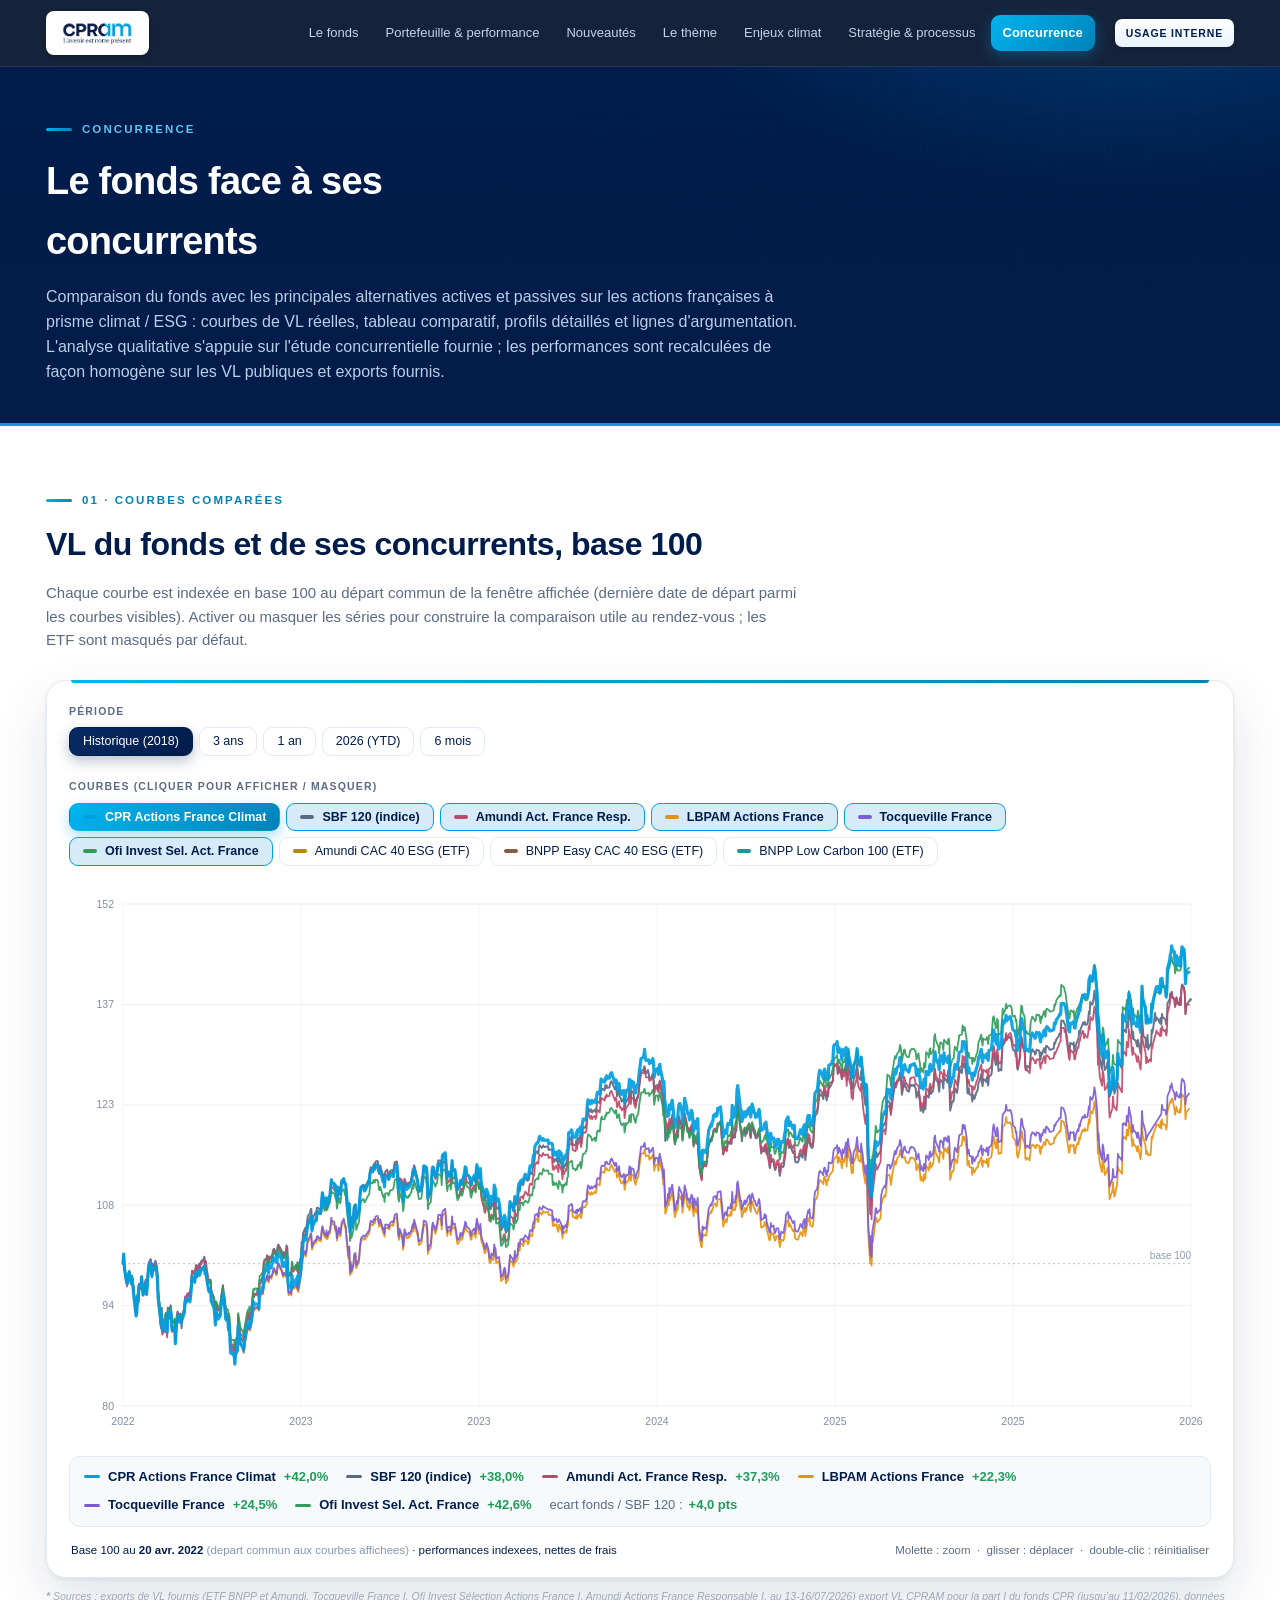
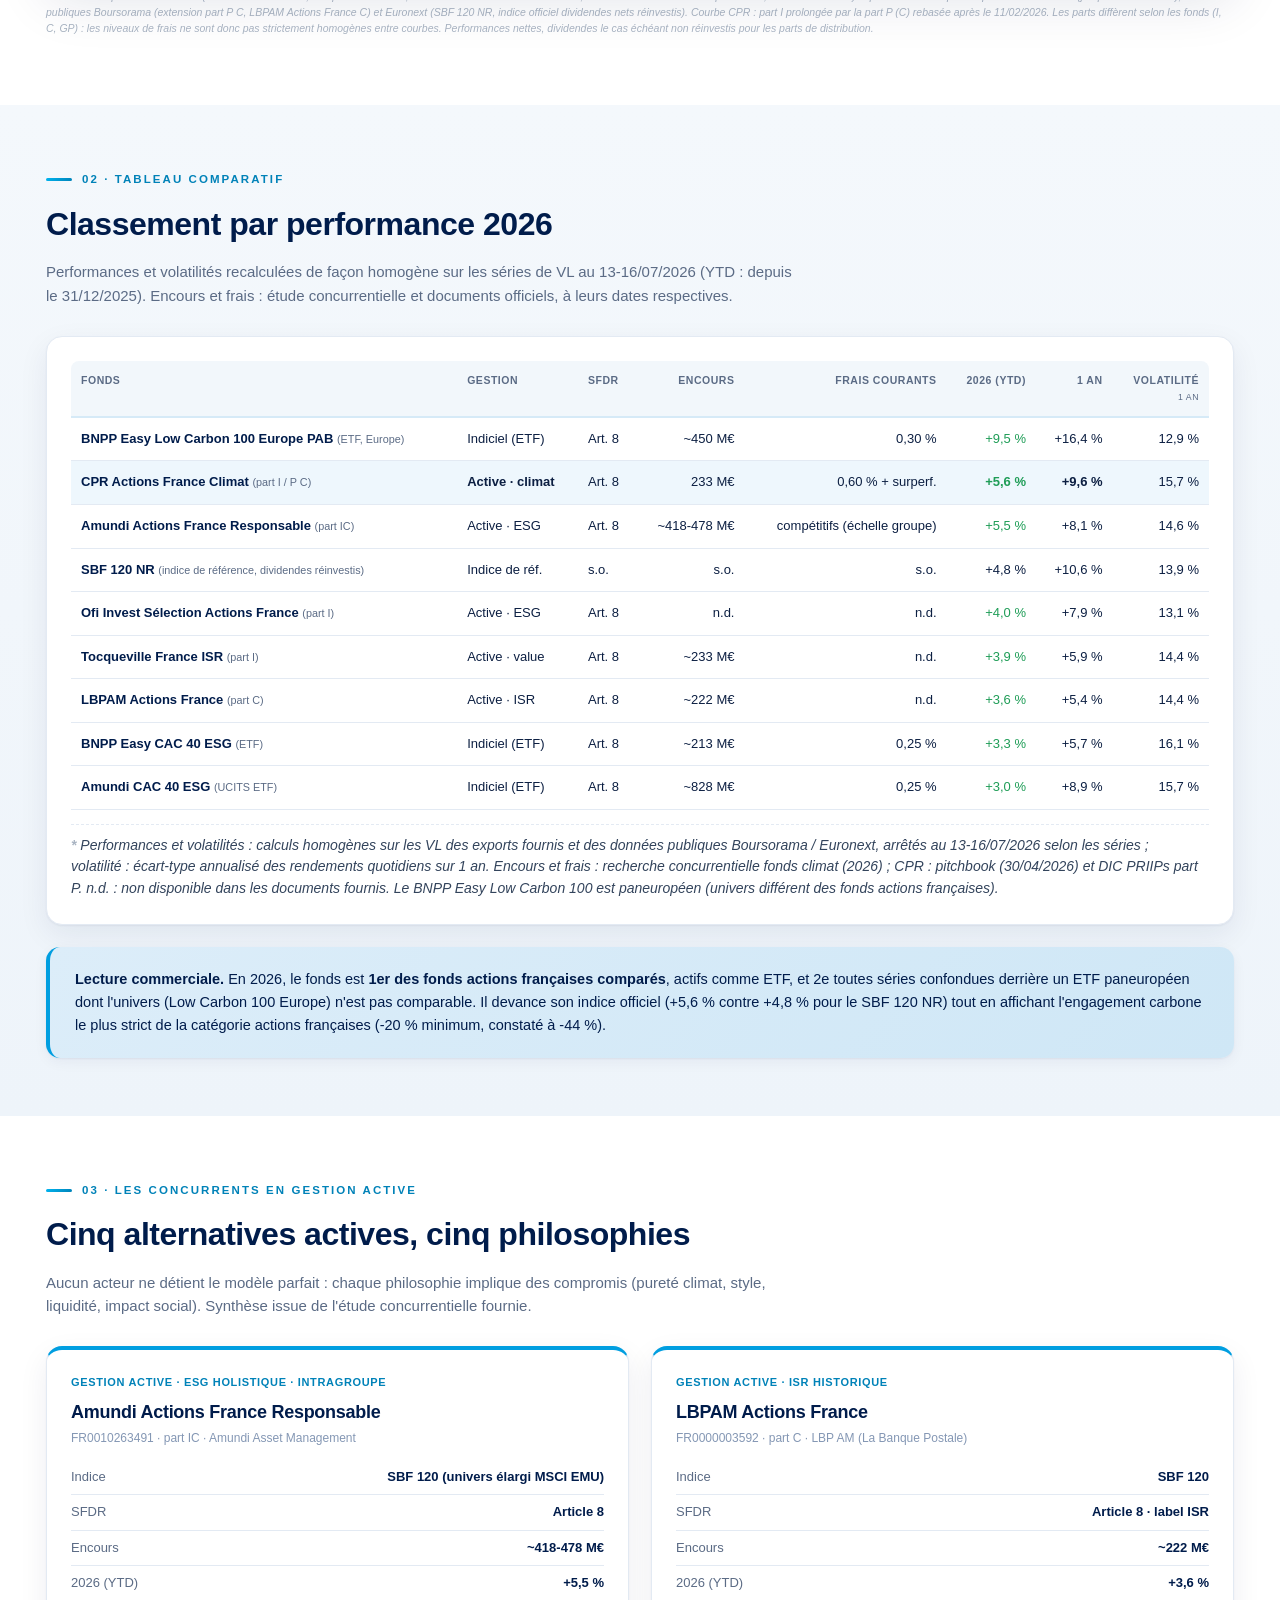
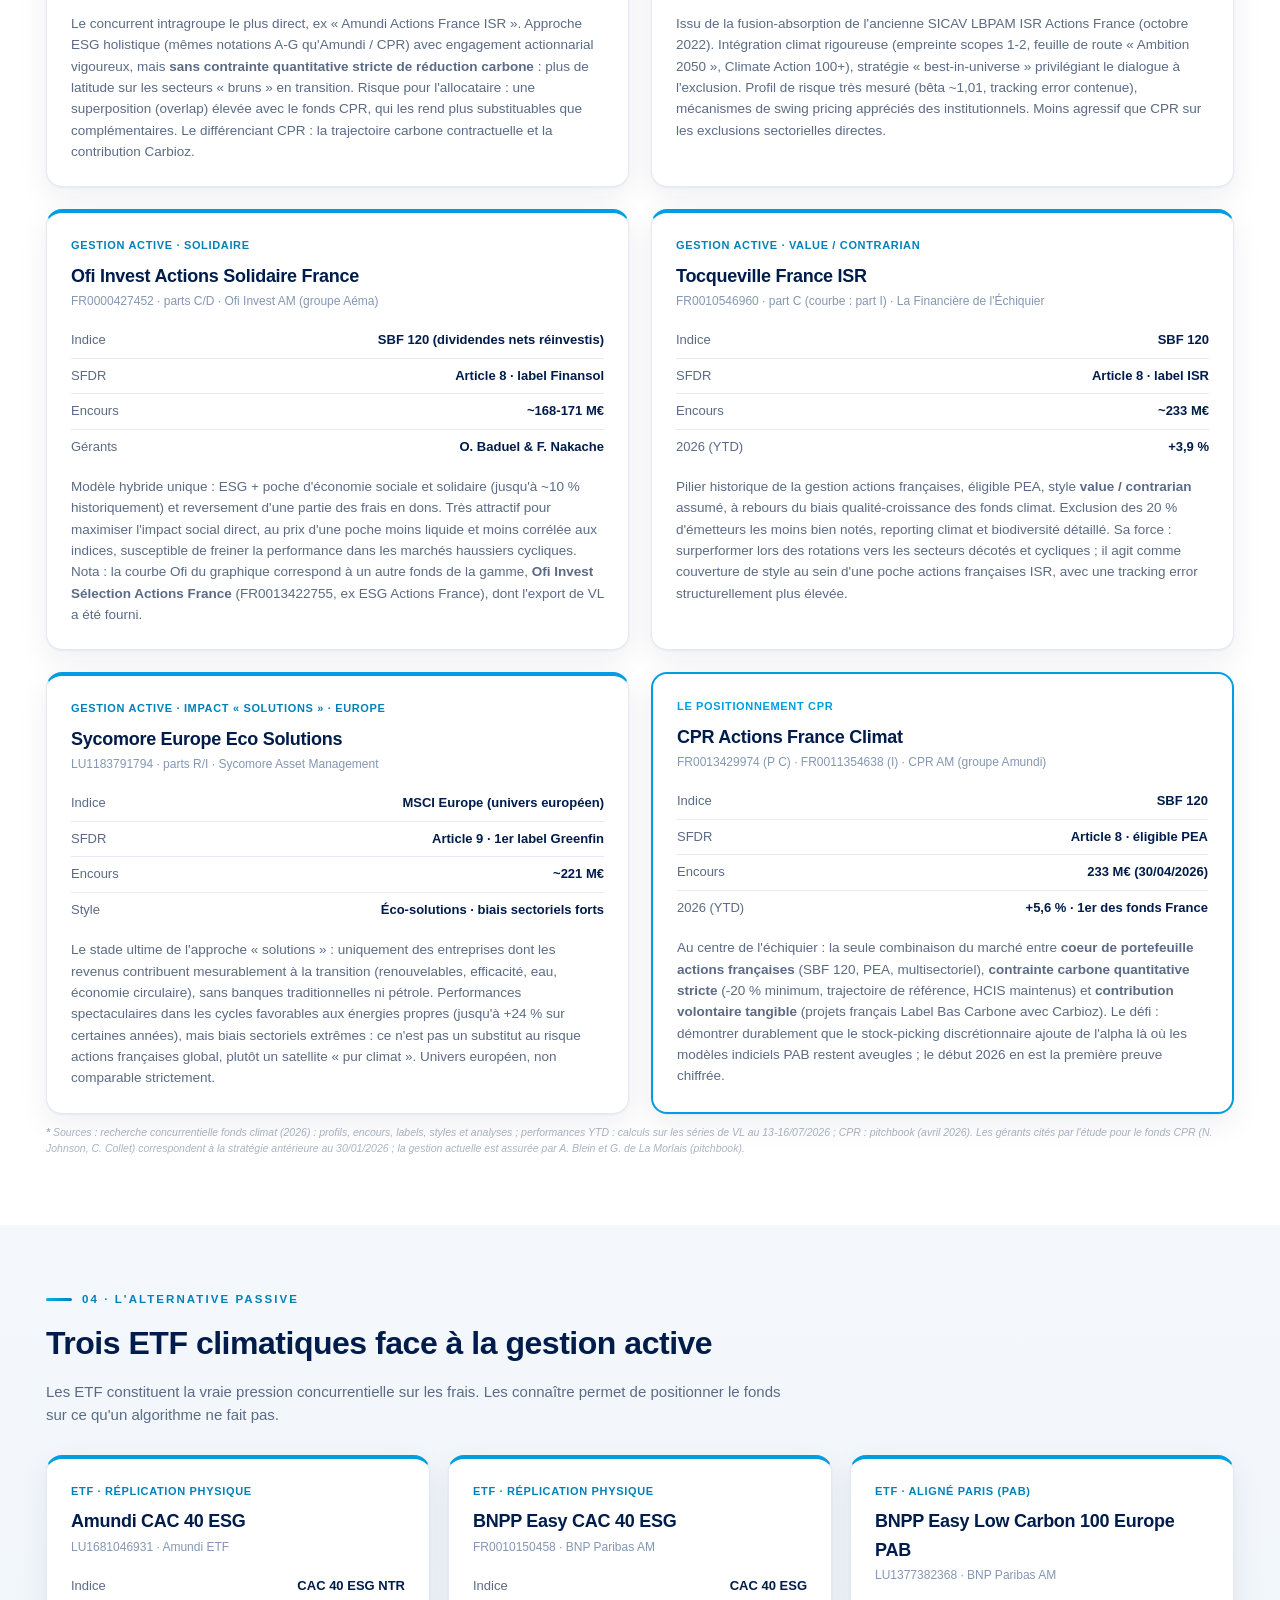
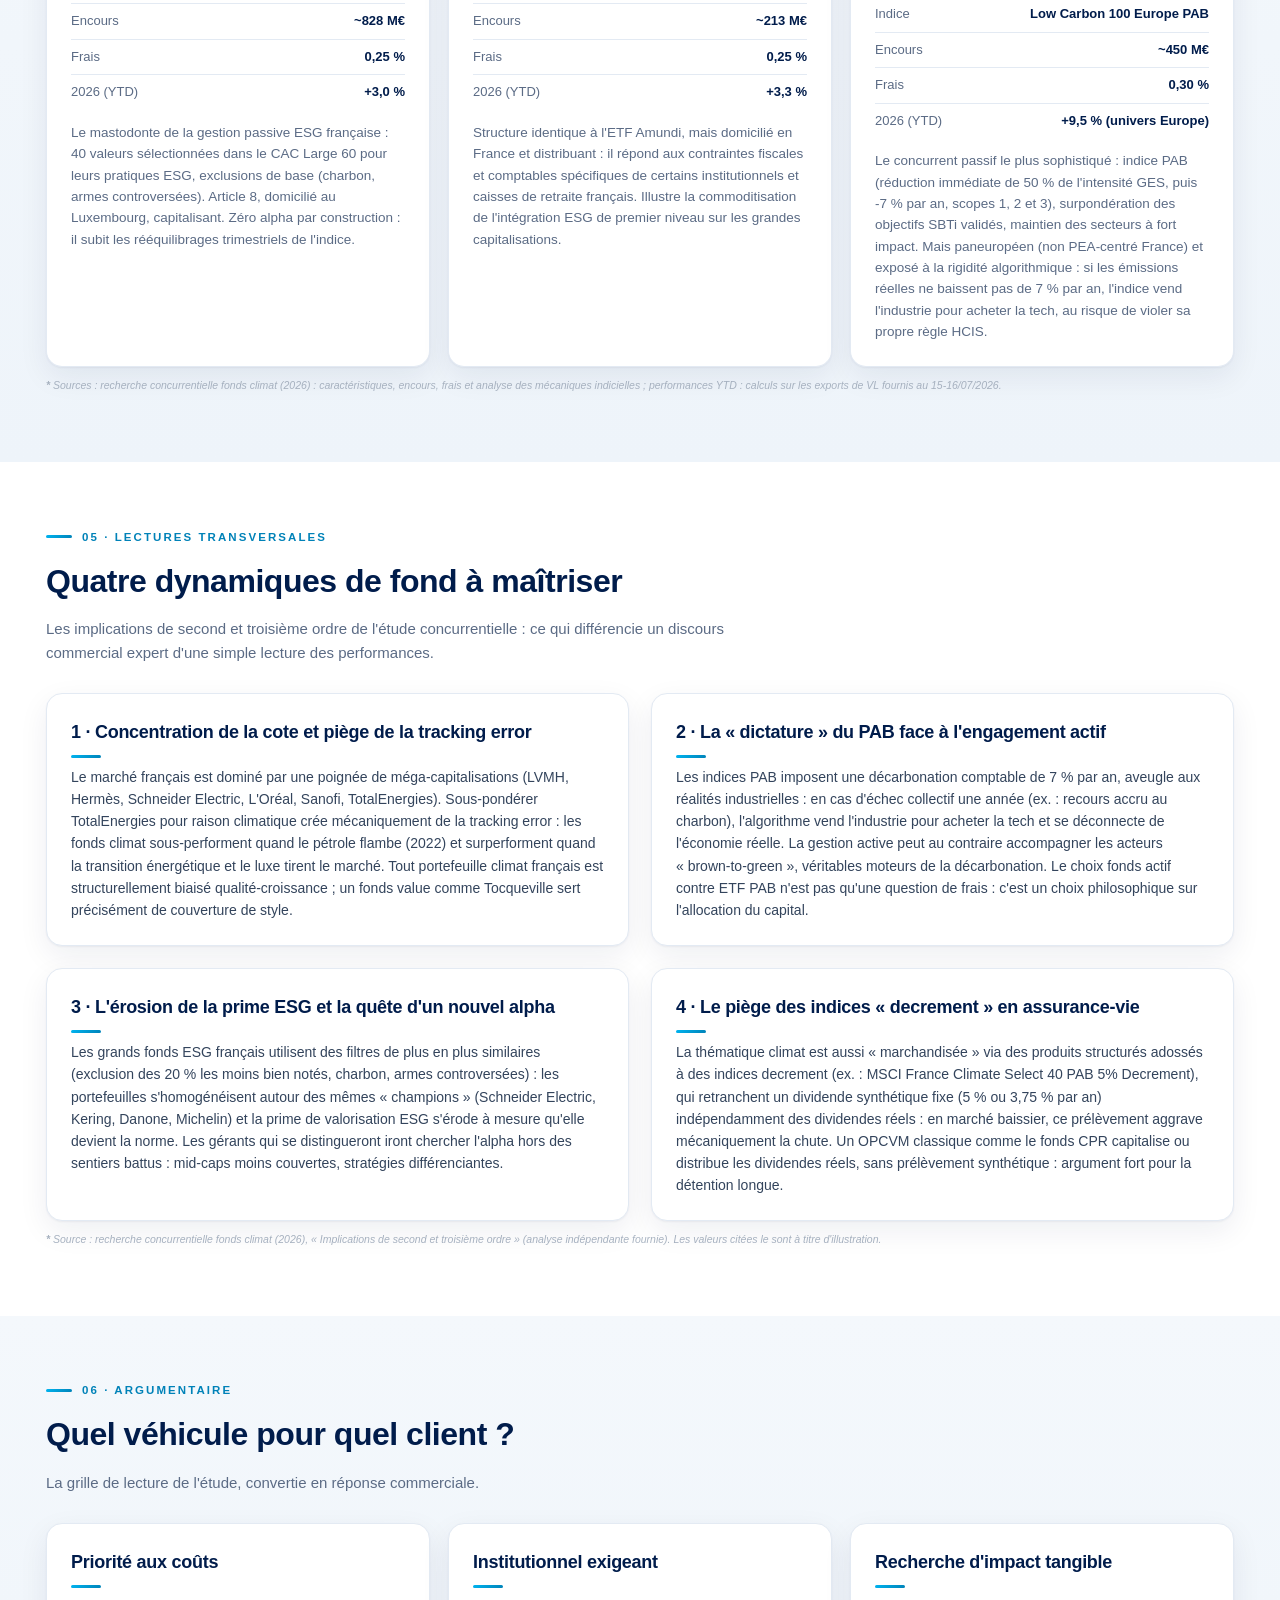
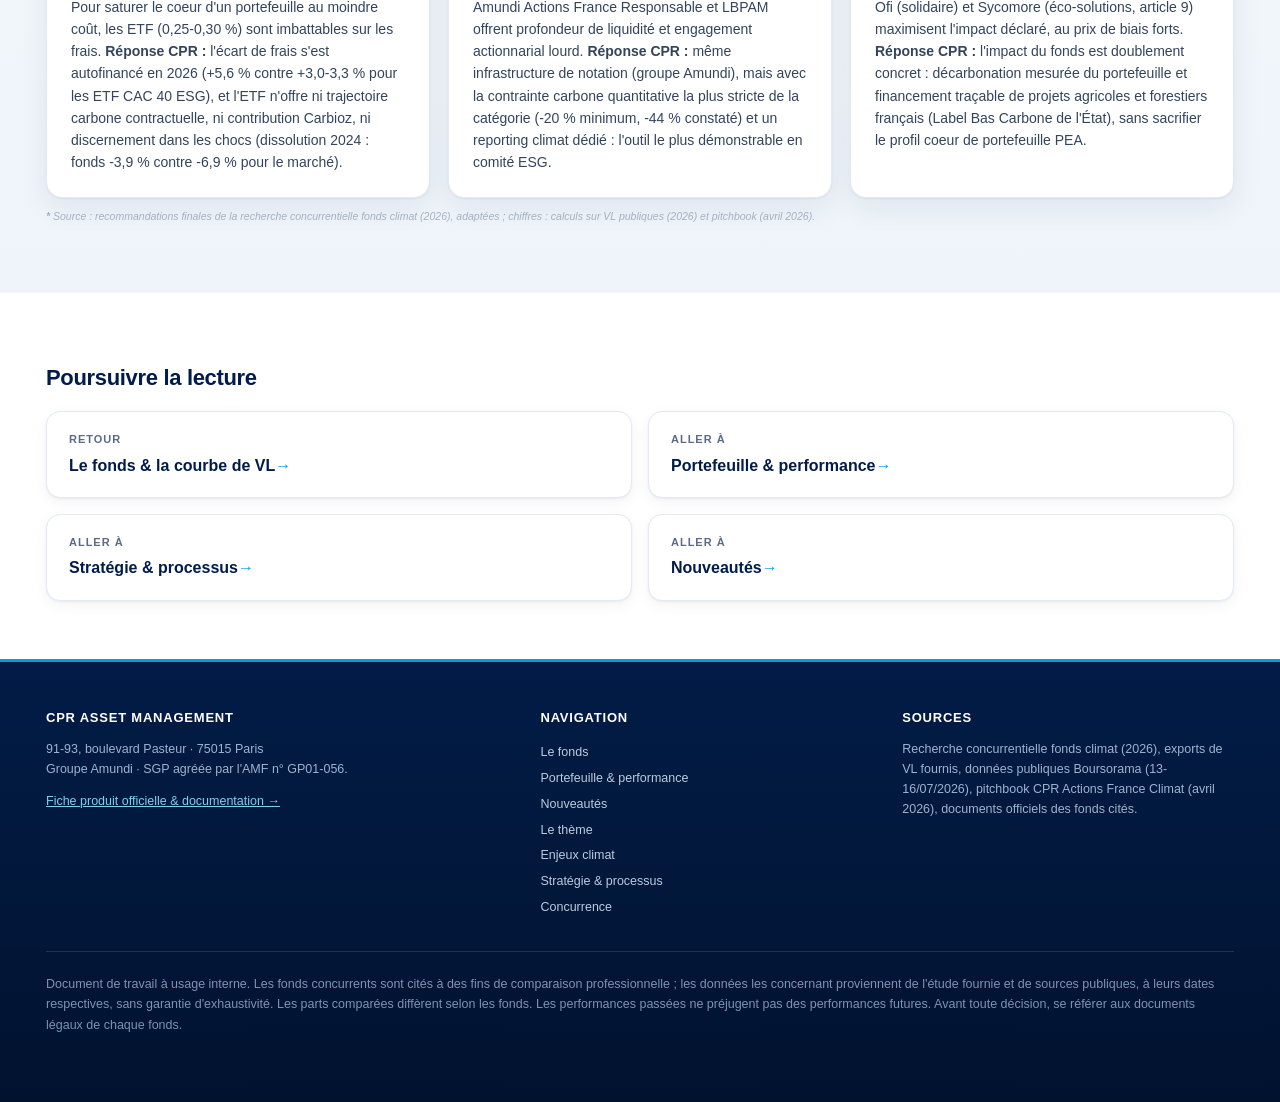
==== commit d926c078: "Indice corrige en SBF 120 NR officiel (Euronext), chiffres recalcules, logos top 10, wording pro, su" ====
--- a/concurrence.html
+++ b/concurrence.html
@@ -4,7 +4,7 @@
 <meta charset="utf-8">
 <meta name="viewport" content="width=device-width, initial-scale=1">
 <title>Concurrence | CPR Actions France Climat</title>
-<link rel="stylesheet" href="styles.css?v=20260719">
+<link rel="stylesheet" href="styles.css?v=20260721">
 </head>
 <body>
 
@@ -66,7 +66,7 @@
         <div class="hint">Molette&nbsp;: zoom &nbsp;·&nbsp; glisser&nbsp;: déplacer &nbsp;·&nbsp; double-clic&nbsp;: réinitialiser</div>
       </div>
     </div>
-    <p class="srcline">Sources&nbsp;: exports de VL fournis (ETF BNPP et Amundi, Tocqueville France I, Ofi Invest Sélection Actions France I, Amundi Actions France Responsable I, au 13-16/07/2026) export VL CPRAM pour la part I du fonds CPR (jusqu'au 11/02/2026) et données publiques Boursorama (extension part P C, LBPAM Actions France C, SBF 120 prix). Courbe CPR&nbsp;: part I prolongée par la part P (C) rebasée après le 11/02/2026. Les parts diffèrent selon les fonds (I, C, GP)&nbsp;: les niveaux de frais ne sont donc pas strictement homogènes entre courbes. Performances nettes, dividendes le cas échéant non réinvestis pour les parts de distribution.</p>
+    <p class="srcline">Sources&nbsp;: exports de VL fournis (ETF BNPP et Amundi, Tocqueville France I, Ofi Invest Sélection Actions France I, Amundi Actions France Responsable I, au 13-16/07/2026) export VL CPRAM pour la part I du fonds CPR (jusqu'au 11/02/2026), données publiques Boursorama (extension part P C, LBPAM Actions France C) et Euronext (SBF 120 NR, indice officiel dividendes nets réinvestis). Courbe CPR&nbsp;: part I prolongée par la part P (C) rebasée après le 11/02/2026. Les parts diffèrent selon les fonds (I, C, GP)&nbsp;: les niveaux de frais ne sont donc pas strictement homogènes entre courbes. Performances nettes, dividendes le cas échéant non réinvestis pour les parts de distribution.</p>
   </div>
 </section>
 
@@ -112,6 +112,12 @@
             <td class="num pos">+5,5 %</td><td class="num">+8,1 %</td><td class="num">14,6 %</td>
           </tr>
           <tr>
+            <td>SBF 120 NR <small>(indice de référence, dividendes réinvestis)</small></td>
+            <td>Indice de réf.</td><td>s.o.</td>
+            <td class="num">s.o.</td><td class="num">s.o.</td>
+            <td class="num">+4,8 %</td><td class="num">+10,6 %</td><td class="num">13,9 %</td>
+          </tr>
+          <tr>
             <td>Ofi Invest Sélection Actions France <small>(part I)</small></td>
             <td>Active · ESG</td><td>Art. 8</td>
             <td class="num">n.d.</td><td class="num">n.d.</td>
@@ -141,19 +147,13 @@
             <td class="num">~828 M€</td><td class="num">0,25 %</td>
             <td class="num pos">+3,0 %</td><td class="num">+8,9 %</td><td class="num">15,7 %</td>
           </tr>
-          <tr>
-            <td>SBF 120 <small>(indice prix)</small></td>
-            <td>Indice de réf.</td><td>s.o.</td>
-            <td class="num">s.o.</td><td class="num">s.o.</td>
-            <td class="num">+2,8 %</td><td class="num">+8,0 %</td><td class="num">13,9 %</td>
-          </tr>
         </tbody>
       </table>
-      <p class="srcline">Performances et volatilités&nbsp;: calculs homogènes sur les VL des exports fournis et des données publiques Boursorama, arrêtés au 13-16/07/2026 selon les séries&nbsp;; volatilité&nbsp;: écart-type annualisé des rendements quotidiens sur 1 an. Encours et frais&nbsp;: recherche concurrentielle fonds climat (2026)&nbsp;; CPR&nbsp;: pitchbook (30/04/2026) et DIC PRIIPs part P. n.d.&nbsp;: non disponible dans les documents fournis. Le BNPP Easy Low Carbon 100 est paneuropéen (univers différent des fonds actions françaises).</p>
+      <p class="srcline">Performances et volatilités&nbsp;: calculs homogènes sur les VL des exports fournis et des données publiques Boursorama / Euronext, arrêtés au 13-16/07/2026 selon les séries&nbsp;; volatilité&nbsp;: écart-type annualisé des rendements quotidiens sur 1 an. Encours et frais&nbsp;: recherche concurrentielle fonds climat (2026)&nbsp;; CPR&nbsp;: pitchbook (30/04/2026) et DIC PRIIPs part P. n.d.&nbsp;: non disponible dans les documents fournis. Le BNPP Easy Low Carbon 100 est paneuropéen (univers différent des fonds actions françaises).</p>
     </div>
 
     <div class="callout" style="margin-top:22px">
-      <p><b>Lecture commerciale.</b> En 2026, le fonds est <b>1er des fonds actions françaises comparés</b>, actifs comme ETF, et 2e toutes séries confondues derrière un ETF paneuropéen dont l'univers (Low Carbon 100 Europe) n'est pas comparable. Il fait environ le double de son indice (+5,6 % contre +2,8 %) tout en affichant l'engagement carbone le plus strict de la catégorie actions françaises (-20 % minimum, constaté à -44 %).</p>
+      <p><b>Lecture commerciale.</b> En 2026, le fonds est <b>1er des fonds actions françaises comparés</b>, actifs comme ETF, et 2e toutes séries confondues derrière un ETF paneuropéen dont l'univers (Low Carbon 100 Europe) n'est pas comparable. Il devance son indice officiel (+5,6 % contre +4,8 % pour le SBF 120 NR) tout en affichant l'engagement carbone le plus strict de la catégorie actions françaises (-20 % minimum, constaté à -44 %).</p>
     </div>
   </div>
 </section>
@@ -387,8 +387,8 @@
   ranges: ["hist","3a","1a","ytd","6m"], defaultRange: "hist"
 };
 </script>
-<script src="data.js?v=20260719"></script>
-<script src="chart.js?v=20260719"></script>
+<script src="data.js?v=20260721"></script>
+<script src="chart.js?v=20260721"></script>
 <script>
 /* Entree "slide" lorsqu'on arrive depuis le bouton du graphique d'accueil */
 (function(){
@@ -401,6 +401,6 @@
   }
 })();
 </script>
-<script src="site.js?v=20260719"></script>
+<script src="site.js?v=20260721"></script>
 </body>
 </html>
--- a/styles.css
+++ b/styles.css
@@ -216,8 +216,8 @@
 
 .note{font-size:12.5px;color:var(--muted);margin-top:14px}
 /* petite ligne de source grise, avec asterisque, sous chaque bloc de données */
-.srcline{font-size:10.5px;color:#9aa7b8;line-height:1.55;margin-top:10px;display:block}
-.srcline:before{content:"\002A\00A0";color:#9aa7b8;font-weight:700}
+.srcline{font-size:10.5px;color:#a9b4c2;line-height:1.55;margin-top:10px;display:block;font-style:italic}
+.srcline:before{content:"\002A\00A0";color:#a9b4c2;font-weight:700}
 .card .srcline{margin-top:14px;padding-top:10px;border-top:1px dashed var(--line)}
 .srcsup{color:#9aa7b8;font-weight:700;font-size:.72em;vertical-align:super;margin-left:2px}
 .kpi .srcline{color:#7c92b4;border:none;margin-top:8px}
@@ -453,6 +453,10 @@
 .exch.norm{background:#fdecec;border-color:#f6d2d2;color:#a23b2c}
 .exch.sect{background:var(--gray)}
 
+/* ---------- mini logos (top 10) ---------- */
+.lgcell{display:inline-flex;align-items:center;gap:9px}
+.lgcell img{width:20px;height:20px;border-radius:5px;object-fit:contain;background:#fff;border:1px solid var(--line);padding:1px;flex:0 0 auto}
+
 /* ---------- Nouveautés / actualités ---------- */
 .updated{display:inline-flex;align-items:center;gap:9px;font-size:12.5px;color:var(--muted);background:var(--gray);border:1px solid var(--line);padding:8px 15px;border-radius:22px}
 .updated b{color:var(--navy)}
